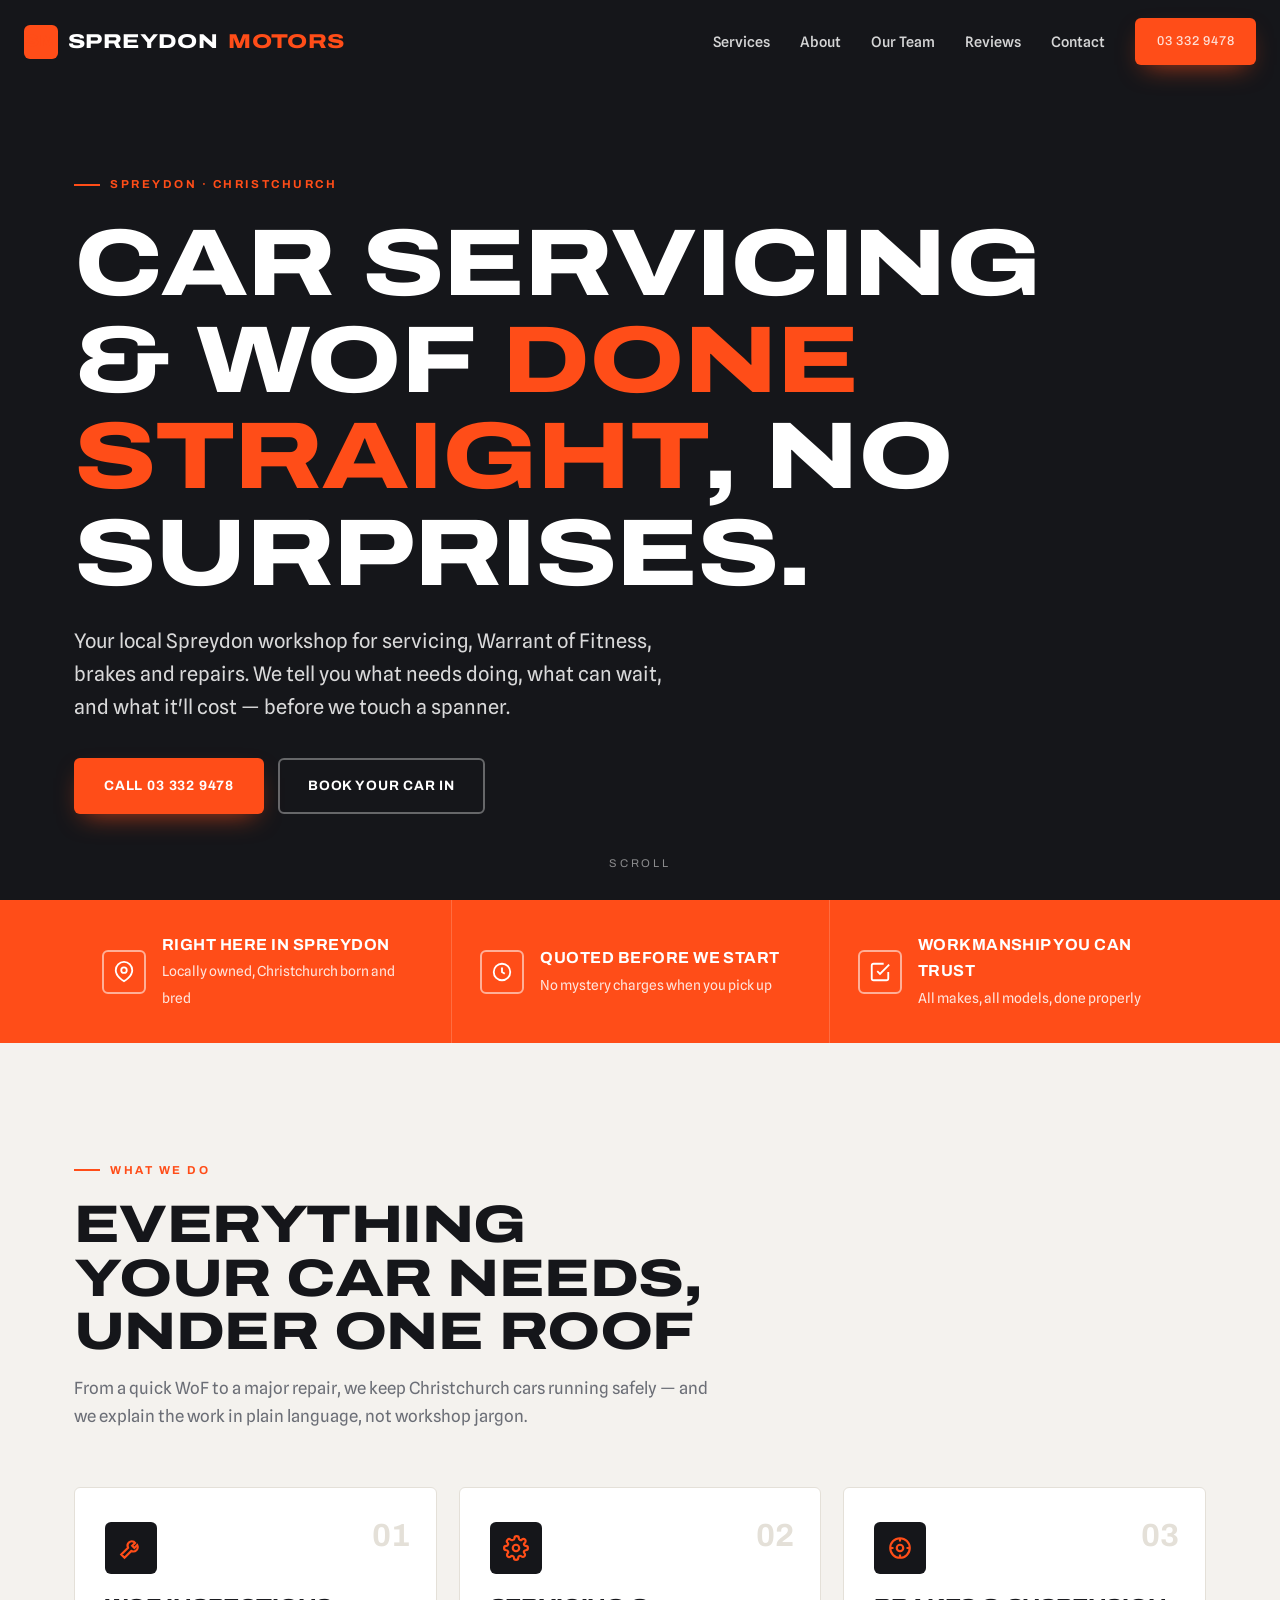
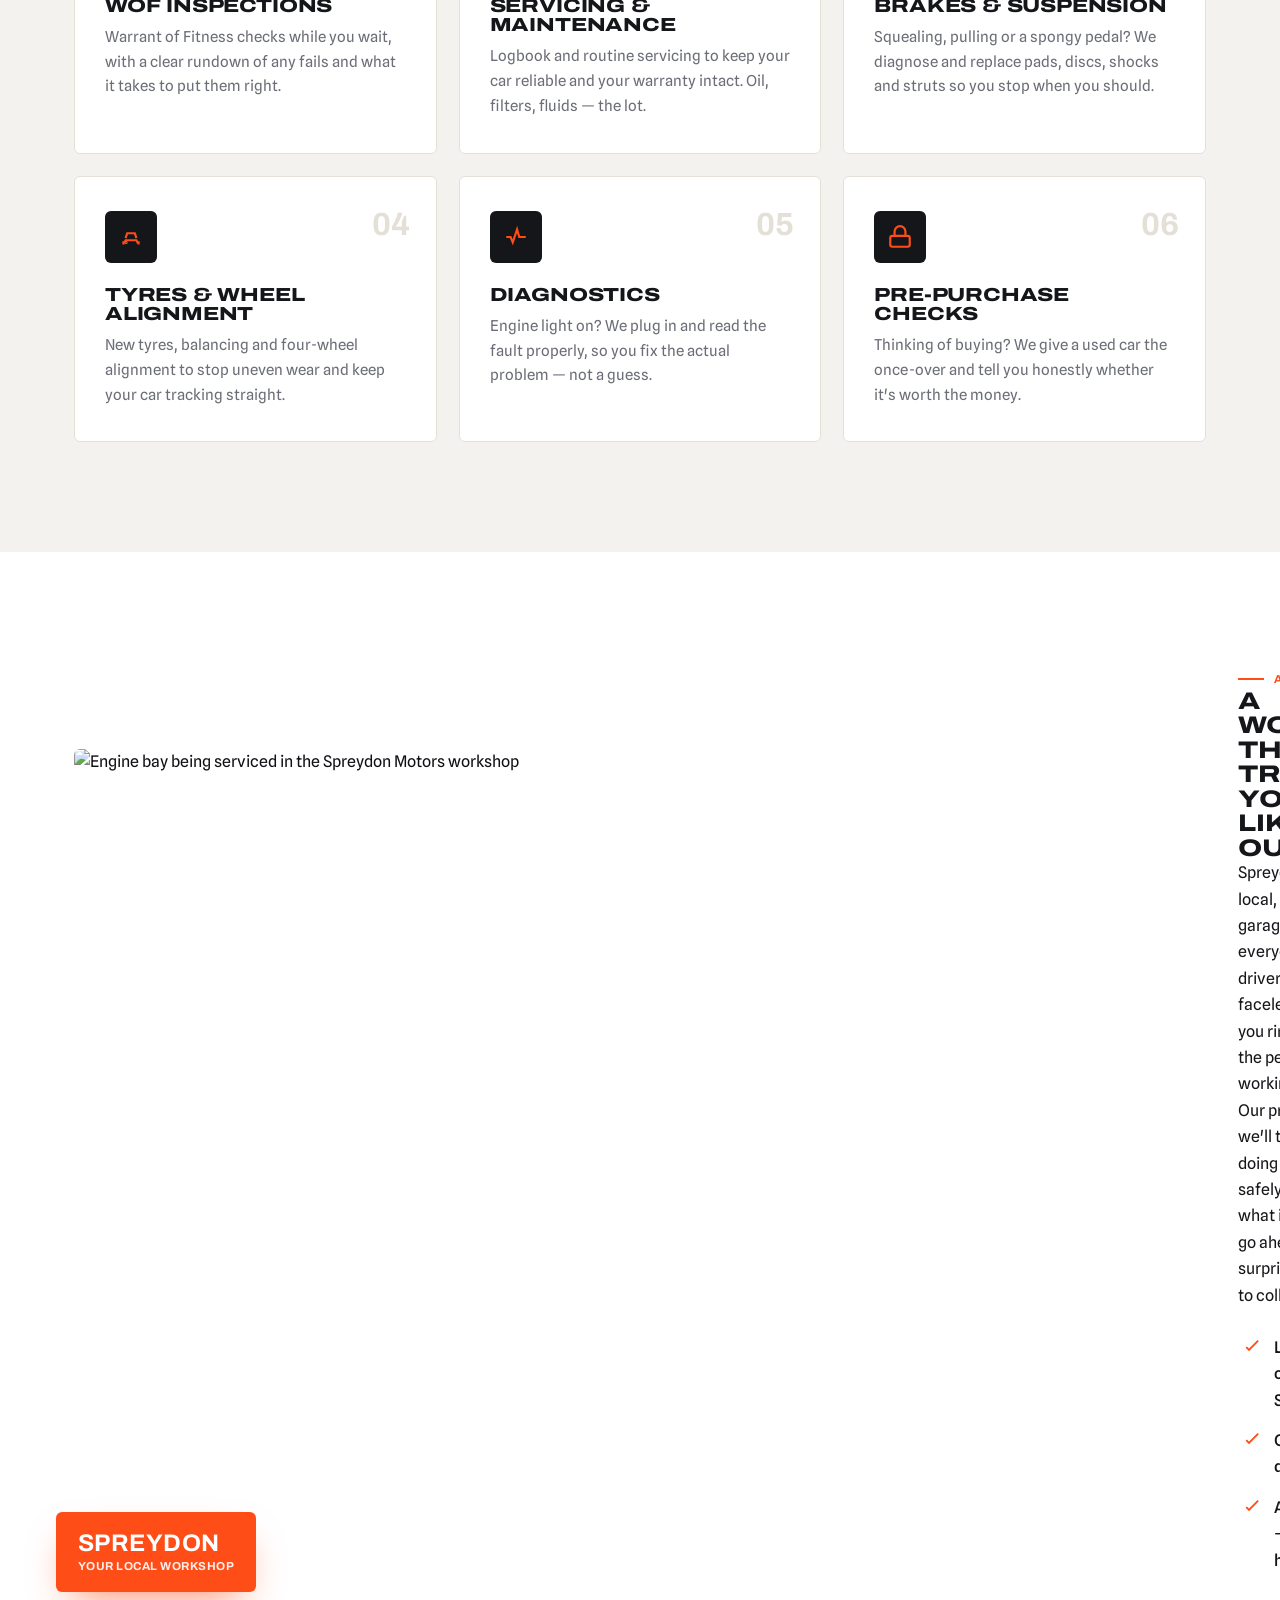
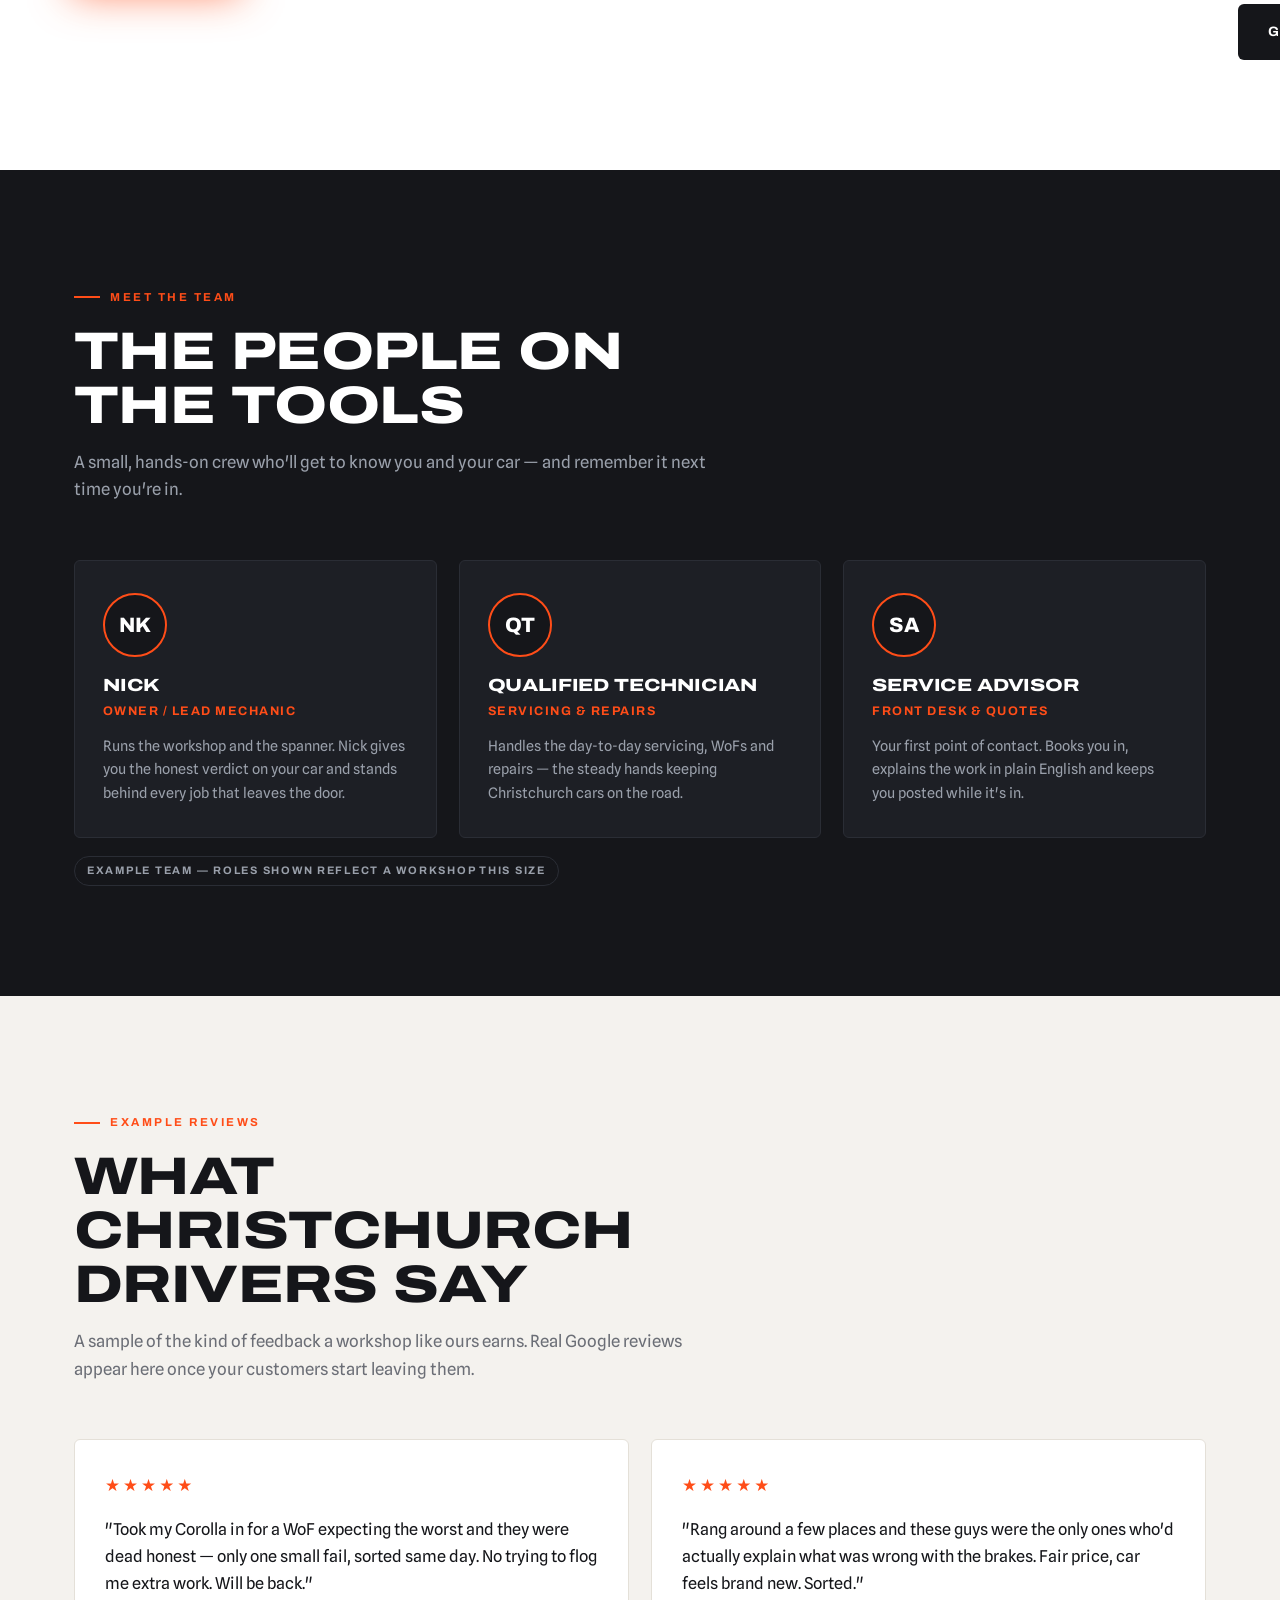
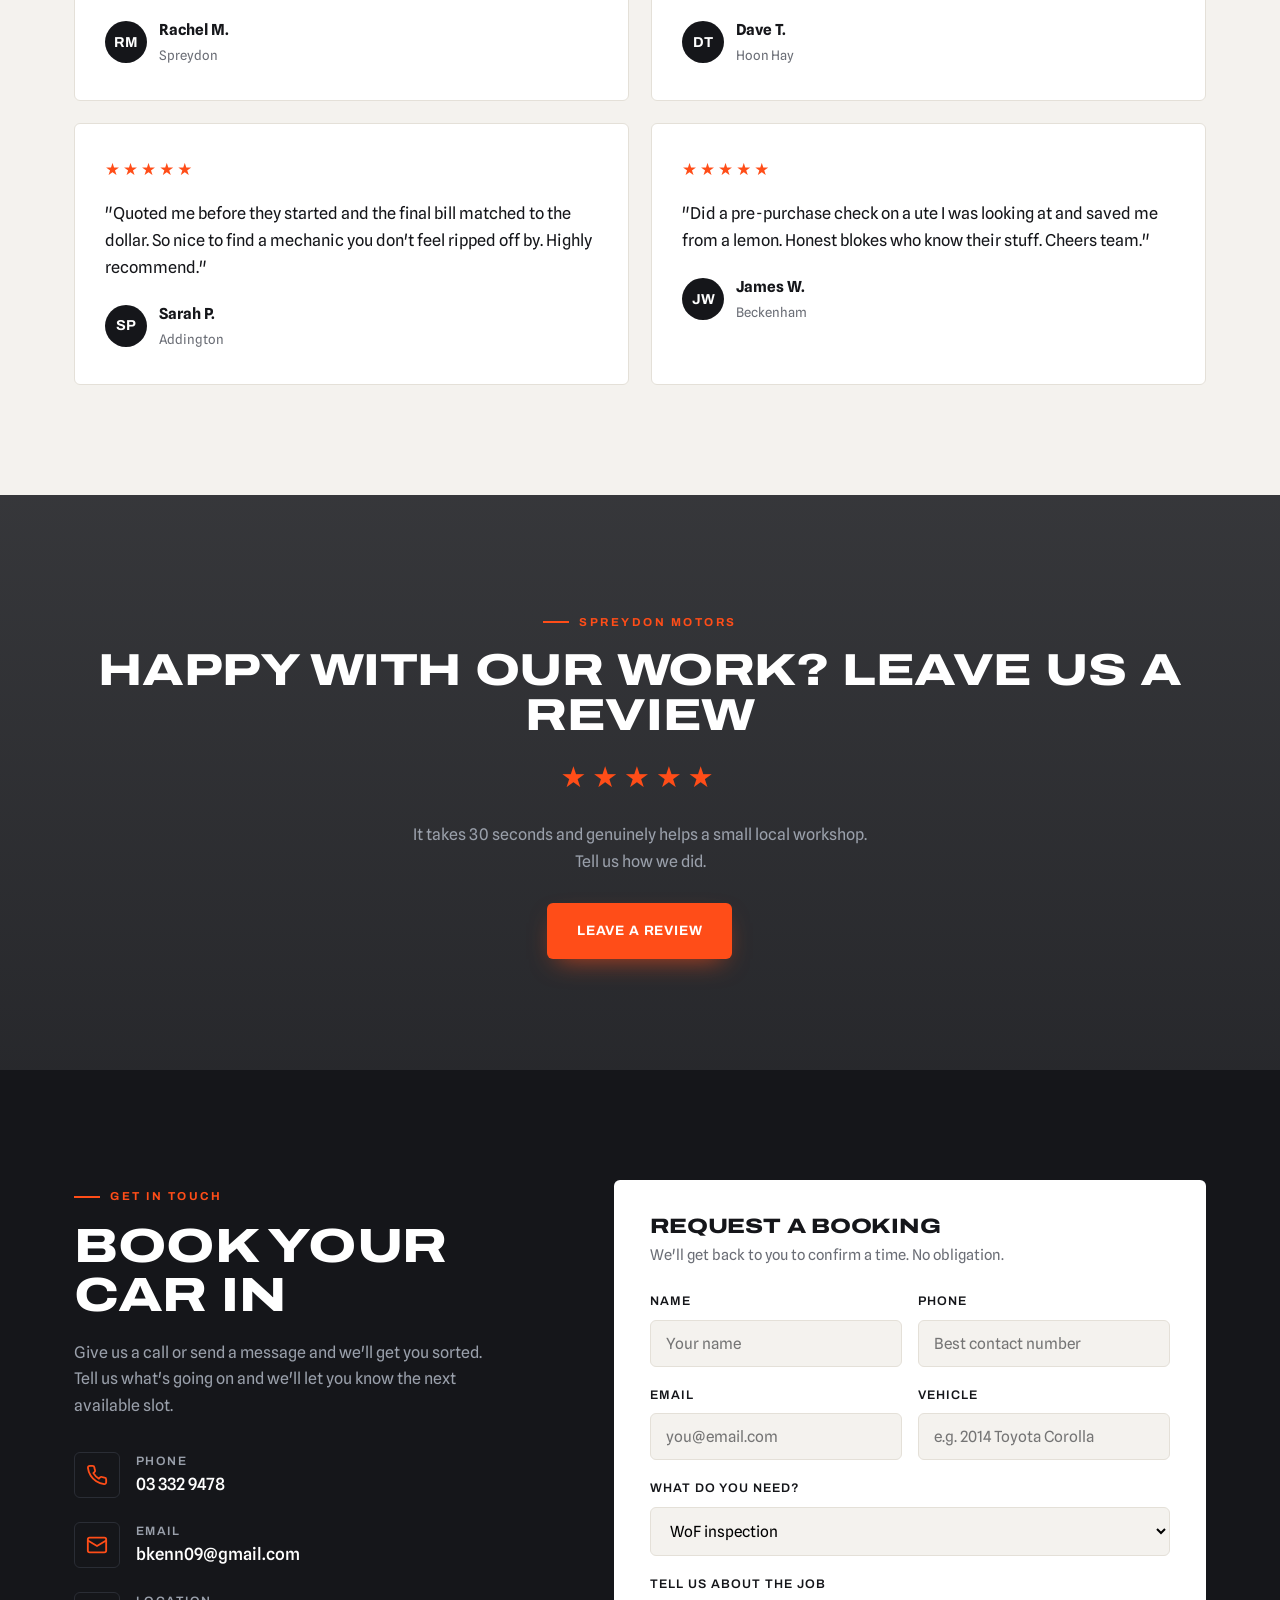
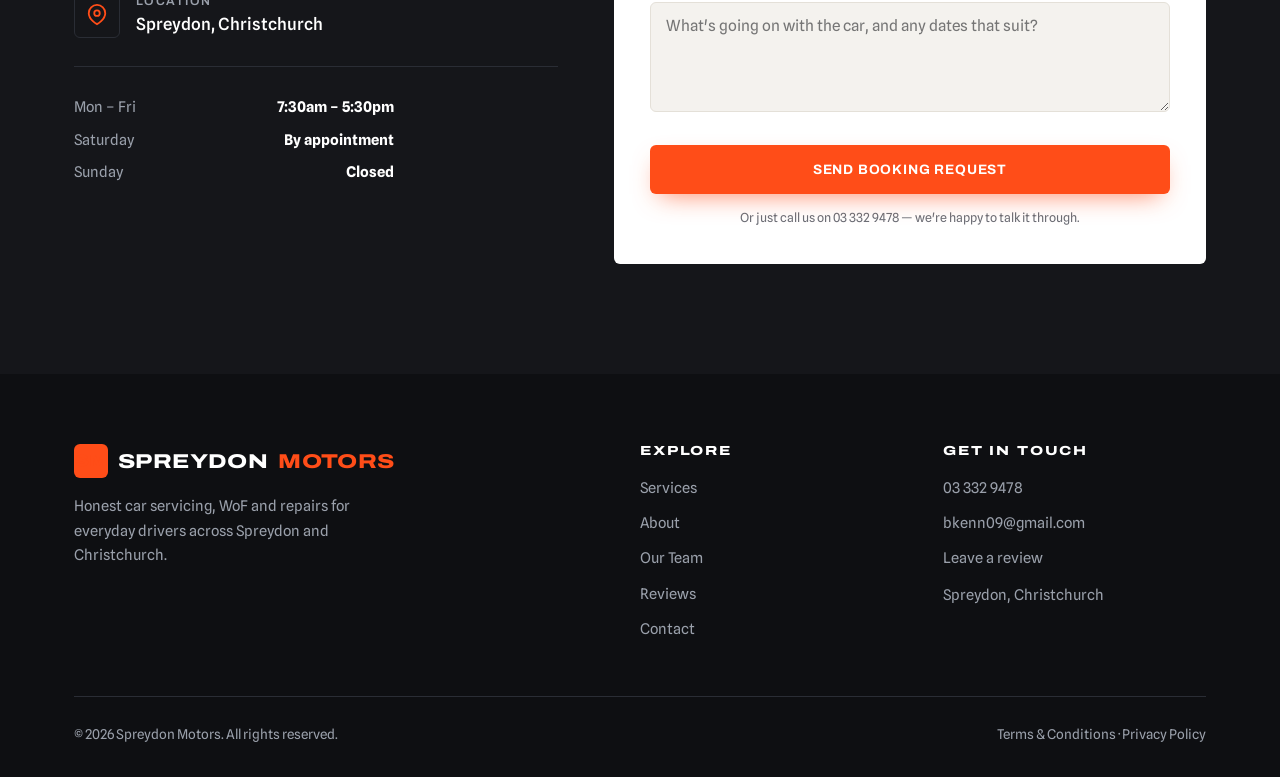
==== index.html @ 3cae3280 "Initial build: Spreydon Motors" ====
<!DOCTYPE html>
<html lang="en-NZ">
<head>
<meta charset="UTF-8">
<meta name="viewport" content="width=device-width, initial-scale=1.0">
<title>Spreydon Motors | Mechanic & WoF, Christchurch</title>
<meta name="description" content="Spreydon Motors — honest, no-surprises car servicing, WoF inspections and repairs in Spreydon, Christchurch. Get your car booked in with a workshop that tells it straight.">
<link rel="preconnect" href="https://fonts.googleapis.com">
<link rel="preconnect" href="https://fonts.gstatic.com" crossorigin>
<link href="https://fonts.googleapis.com/css2?family=Archivo:wght@500;600;700;800&family=Spline+Sans:wght@400;500;600&display=swap" rel="stylesheet">
<link rel="stylesheet" href="styles.css">
<link rel="icon" href="data:image/svg+xml,%3Csvg xmlns='http://www.w3.org/2000/svg' viewBox='0 0 32 32'%3E%3Crect width='32' height='32' rx='6' fill='%23ff4d18'/%3E%3Ctext x='16' y='23' font-family='Arial' font-weight='bold' font-size='18' fill='white' text-anchor='middle'%3ESM%3C/text%3E%3C/svg%3E">
<meta property="og:title" content="Spreydon Motors | Mechanic & WoF, Christchurch">
<meta property="og:description" content="Honest car servicing, WoF and repairs in Spreydon, Christchurch.">
<meta property="og:type" content="website">
<meta property="og:image" content="https://images.unsplash.com/photo-1486006920555-c77dcf18193c?w=1200&q=70&auto=format&fit=crop">
</head>
<body>

<!-- Intro overlay -->
<div id="intro"><div><div class="intro-mark">SPREYDON<span>MOTORS</span></div><div class="intro-bar"></div></div></div>

<!-- Nav -->
<nav class="nav">
  <a href="index.html" class="nav__logo"><span class="nav__mark">SM</span>Spreydon<span>Motors</span></a>
  <div class="nav__links">
    <a href="#services">Services</a>
    <a href="#about">About</a>
    <a href="#crew">Our Team</a>
    <a href="#reviews">Reviews</a>
    <a href="#contact">Contact</a>
    <a href="tel:+6433329478" class="btn btn--accent nav__cta">03 332 9478</a>
  </div>
  <button class="nav__burger" aria-label="Menu"><span></span><span></span><span></span></button>
</nav>

<!-- Hero -->
<header class="hero" id="top">
  <div class="hero__slides">
    <div class="hero__slide active" style="background-image:url('https://images.unsplash.com/photo-1486006920555-c77dcf18193c?w=1900&q=75&auto=format&fit=crop')" role="img" aria-label="Mechanic working on a car engine"></div>
    <div class="hero__slide" style="background-image:url('https://images.unsplash.com/photo-1492144534655-ae79c964c9d7?w=1900&q=75&auto=format&fit=crop')" role="img" aria-label="Engine bay under service"></div>
    <div class="hero__slide" style="background-image:url('https://images.unsplash.com/photo-1632823469850-2f77dd9c7f93?w=1900&q=75&auto=format&fit=crop')" role="img" aria-label="Car raised on a workshop hoist"></div>
  </div>
  <div class="hero__overlay"></div>
  <div class="hero__inner wrap">
    <div class="hero__eyebrow eyebrow">Spreydon · Christchurch</div>
    <h1>Car servicing &amp; WoF <em>done straight</em>, no surprises.</h1>
    <p class="hero__sub">Your local Spreydon workshop for servicing, Warrant of Fitness, brakes and repairs. We tell you what needs doing, what can wait, and what it'll cost — before we touch a spanner.</p>
    <div class="hero__actions">
      <a href="tel:+6433329478" class="btn btn--accent">Call 03 332 9478</a>
      <a href="#contact" class="btn btn--ghost">Book your car in</a>
    </div>
  </div>
  <div class="hero__scroll">Scroll</div>
</header>

<!-- Trust strip -->
<section class="trust">
  <div class="wrap">
    <div class="trust__grid">
      <div class="trust__item">
        <div class="trust__icon"><svg viewBox="0 0 24 24" fill="none" stroke-width="2"><path d="M21 10c0 7-9 12-9 12s-9-5-9-12a9 9 0 0 1 18 0Z"/><circle cx="12" cy="10" r="3"/></svg></div>
        <div class="trust__txt"><strong>Right here in Spreydon</strong><span>Locally owned, Christchurch born and bred</span></div>
      </div>
      <div class="trust__item">
        <div class="trust__icon"><svg viewBox="0 0 24 24" fill="none" stroke-width="2"><circle cx="12" cy="12" r="9"/><path d="M12 7v5l3 2"/></svg></div>
        <div class="trust__txt"><strong>Quoted before we start</strong><span>No mystery charges when you pick up</span></div>
      </div>
      <div class="trust__item">
        <div class="trust__icon"><svg viewBox="0 0 24 24" fill="none" stroke-width="2"><path d="m9 11 3 3L22 4"/><path d="M21 12v7a2 2 0 0 1-2 2H5a2 2 0 0 1-2-2V5a2 2 0 0 1 2-2h11"/></svg></div>
        <div class="trust__txt"><strong>Workmanship you can trust</strong><span>All makes, all models, done properly</span></div>
      </div>
    </div>
  </div>
</section>

<!-- Services -->
<section class="section section--bone" id="services">
  <div class="wrap">
    <div class="section-head reveal">
      <span class="eyebrow">What we do</span>
      <h2>Everything your car needs, under one roof</h2>
      <p>From a quick WoF to a major repair, we keep Christchurch cars running safely — and we explain the work in plain language, not workshop jargon.</p>
    </div>
    <div class="services__grid">
      <article class="svc reveal">
        <span class="svc__num">01</span>
        <div class="svc__icon"><svg viewBox="0 0 24 24" fill="none" stroke-width="2"><path d="M14.7 6.3a4 4 0 0 0-5.4 5.4L3 18l3 3 6.3-6.3a4 4 0 0 0 5.4-5.4l-2.6 2.6-2-2 2.6-2.6Z"/></svg></div>
        <h3>WoF Inspections</h3>
        <p>Warrant of Fitness checks while you wait, with a clear rundown of any fails and what it takes to put them right.</p>
      </article>
      <article class="svc reveal">
        <span class="svc__num">02</span>
        <div class="svc__icon"><svg viewBox="0 0 24 24" fill="none" stroke-width="2"><circle cx="12" cy="12" r="3"/><path d="M19.4 15a1.65 1.65 0 0 0 .33 1.82l.06.06a2 2 0 1 1-2.83 2.83l-.06-.06a1.65 1.65 0 0 0-1.82-.33 1.65 1.65 0 0 0-1 1.51V21a2 2 0 0 1-4 0v-.09A1.65 1.65 0 0 0 9 19.4a1.65 1.65 0 0 0-1.82.33l-.06.06a2 2 0 1 1-2.83-2.83l.06-.06a1.65 1.65 0 0 0 .33-1.82 1.65 1.65 0 0 0-1.51-1H3a2 2 0 0 1 0-4h.09A1.65 1.65 0 0 0 4.6 9a1.65 1.65 0 0 0-.33-1.82l-.06-.06a2 2 0 1 1 2.83-2.83l.06.06A1.65 1.65 0 0 0 9 4.6h.09A1.65 1.65 0 0 0 10.6 3.09V3a2 2 0 0 1 4 0v.09a1.65 1.65 0 0 0 1 1.51 1.65 1.65 0 0 0 1.82-.33l.06-.06a2 2 0 1 1 2.83 2.83l-.06.06A1.65 1.65 0 0 0 19.4 9v.09a1.65 1.65 0 0 0 1.51 1H21a2 2 0 0 1 0 4h-.09a1.65 1.65 0 0 0-1.51 1Z"/></svg></div>
        <h3>Servicing &amp; Maintenance</h3>
        <p>Logbook and routine servicing to keep your car reliable and your warranty intact. Oil, filters, fluids — the lot.</p>
      </article>
      <article class="svc reveal">
        <span class="svc__num">03</span>
        <div class="svc__icon"><svg viewBox="0 0 24 24" fill="none" stroke-width="2"><circle cx="12" cy="12" r="9"/><circle cx="12" cy="12" r="3"/><path d="M12 3v3M12 18v3M3 12h3M18 12h3"/></svg></div>
        <h3>Brakes &amp; Suspension</h3>
        <p>Squealing, pulling or a spongy pedal? We diagnose and replace pads, discs, shocks and struts so you stop when you should.</p>
      </article>
      <article class="svc reveal">
        <span class="svc__num">04</span>
        <div class="svc__icon"><svg viewBox="0 0 24 24" fill="none" stroke-width="2"><path d="M4 17h2l1-2h10l1 2h2M5 17v2M19 17v2"/><path d="M7 13 8.5 8.5h7L17 13"/><circle cx="7.5" cy="17" r="0.5"/></svg></div>
        <h3>Tyres &amp; Wheel Alignment</h3>
        <p>New tyres, balancing and four-wheel alignment to stop uneven wear and keep your car tracking straight.</p>
      </article>
      <article class="svc reveal">
        <span class="svc__num">05</span>
        <div class="svc__icon"><svg viewBox="0 0 24 24" fill="none" stroke-width="2"><path d="M3 12h4l2 5 4-12 2 7h6"/></svg></div>
        <h3>Diagnostics</h3>
        <p>Engine light on? We plug in and read the fault properly, so you fix the actual problem — not a guess.</p>
      </article>
      <article class="svc reveal">
        <span class="svc__num">06</span>
        <div class="svc__icon"><svg viewBox="0 0 24 24" fill="none" stroke-width="2"><rect x="3" y="11" width="18" height="10" rx="2"/><path d="M7 11V7a5 5 0 0 1 10 0v4"/></svg></div>
        <h3>Pre-Purchase Checks</h3>
        <p>Thinking of buying? We give a used car the once-over and tell you honestly whether it's worth the money.</p>
      </article>
    </div>
  </div>
</section>

<!-- About -->
<section class="section section--paper" id="about">
  <div class="wrap">
    <div class="about__grid">
      <div class="about__media reveal">
        <img src="https://images.unsplash.com/photo-1492144534655-ae79c964c9d7?w=1100&q=75&auto=format&fit=crop" alt="Engine bay being serviced in the Spreydon Motors workshop" width="1100" height="825" loading="lazy">
        <div class="about__tag"><b>Spreydon</b><span>Your local workshop</span></div>
      </div>
      <div class="about__copy reveal">
        <span class="eyebrow">About us</span>
        <h2>A workshop that treats your car like it's our own</h2>
        <p>Spreydon Motors is a local, independent garage looking after everyday Christchurch drivers. We're not a faceless chain — when you ring up, you talk to the people actually working on your car.</p>
        <p>Our promise is simple: we'll tell you what needs doing now, what can safely wait, and exactly what it'll cost before we go ahead. No upsell, no surprises when you come to collect.</p>
        <ul class="checklist">
          <li><svg viewBox="0 0 24 24" fill="none" stroke-width="2"><path d="m9 11 3 3L22 4"/></svg><span>Locally owned and operated in Spreydon</span></li>
          <li><svg viewBox="0 0 24 24" fill="none" stroke-width="2"><path d="m9 11 3 3L22 4"/></svg><span>Clear, up-front quotes on every job</span></li>
          <li><svg viewBox="0 0 24 24" fill="none" stroke-width="2"><path d="m9 11 3 3L22 4"/></svg><span>All makes &amp; models — petrol, diesel and hybrid</span></li>
        </ul>
        <a href="#contact" class="btn btn--dark" style="margin-top:30px;">Get in touch</a>
      </div>
    </div>
  </div>
</section>

<!-- Crew -->
<section class="section section--dark" id="crew">
  <div class="wrap">
    <div class="section-head reveal">
      <span class="eyebrow">Meet the team</span>
      <h2>The people on the tools</h2>
      <p>A small, hands-on crew who'll get to know you and your car — and remember it next time you're in.</p>
    </div>
    <div class="crew__grid">
      <article class="crew-card reveal">
        <div class="crew-avatar">NK</div>
        <h3>Nick</h3>
        <span class="role-tag">Owner / Lead Mechanic</span>
        <p>Runs the workshop and the spanner. Nick gives you the honest verdict on your car and stands behind every job that leaves the door.</p>
      </article>
      <article class="crew-card reveal">
        <div class="crew-avatar">QT</div>
        <h3>Qualified Technician</h3>
        <span class="role-tag">Servicing &amp; Repairs</span>
        <p>Handles the day-to-day servicing, WoFs and repairs — the steady hands keeping Christchurch cars on the road.</p>
      </article>
      <article class="crew-card reveal">
        <div class="crew-avatar">SA</div>
        <h3>Service Advisor</h3>
        <span class="role-tag">Front Desk &amp; Quotes</span>
        <p>Your first point of contact. Books you in, explains the work in plain English and keeps you posted while it's in.</p>
      </article>
    </div>
    <span class="badge reveal">Example team — roles shown reflect a workshop this size</span>
  </div>
</section>

<!-- Reviews -->
<section class="section section--bone" id="reviews">
  <div class="wrap">
    <div class="section-head reveal">
      <span class="eyebrow">Example reviews</span>
      <h2>What Christchurch drivers say</h2>
      <p>A sample of the kind of feedback a workshop like ours earns. Real Google reviews appear here once your customers start leaving them.</p>
    </div>
    <div class="reviews__grid">
      <article class="review reveal">
        <div class="review__stars">★★★★★</div>
        <p>"Took my Corolla in for a WoF expecting the worst and they were dead honest — only one small fail, sorted same day. No trying to flog me extra work. Will be back."</p>
        <div class="review__who"><div class="av">RM</div><div><strong>Rachel M.</strong><span>Spreydon</span></div></div>
      </article>
      <article class="review reveal">
        <div class="review__stars">★★★★★</div>
        <p>"Rang around a few places and these guys were the only ones who'd actually explain what was wrong with the brakes. Fair price, car feels brand new. Sorted."</p>
        <div class="review__who"><div class="av">DT</div><div><strong>Dave T.</strong><span>Hoon Hay</span></div></div>
      </article>
      <article class="review reveal">
        <div class="review__stars">★★★★★</div>
        <p>"Quoted me before they started and the final bill matched to the dollar. So nice to find a mechanic you don't feel ripped off by. Highly recommend."</p>
        <div class="review__who"><div class="av">SP</div><div><strong>Sarah P.</strong><span>Addington</span></div></div>
      </article>
      <article class="review reveal">
        <div class="review__stars">★★★★★</div>
        <p>"Did a pre-purchase check on a ute I was looking at and saved me from a lemon. Honest blokes who know their stuff. Cheers team."</p>
        <div class="review__who"><div class="av">JW</div><div><strong>James W.</strong><span>Beckenham</span></div></div>
      </article>
    </div>
  </div>
</section>

<!-- Review funnel banner -->
<section class="section funnel" id="leave-review">
  <div class="wrap">
    <div class="reveal">
      <span class="eyebrow" style="justify-content:center;">Spreydon Motors</span>
      <h2 style="margin-top:16px;">Happy with our work? Leave us a review</h2>
      <div class="funnel__stars">★★★★★</div>
      <p>It takes 30 seconds and genuinely helps a small local workshop. Tell us how we did.</p>
      <a href="review.html" class="btn btn--accent">Leave a review</a>
    </div>
  </div>
</section>

<!-- Contact -->
<section class="section section--dark" id="contact">
  <div class="wrap">
    <div class="contact__grid">
      <div class="contact__info reveal">
        <span class="eyebrow">Get in touch</span>
        <h2>Book your car in</h2>
        <p>Give us a call or send a message and we'll get you sorted. Tell us what's going on and we'll let you know the next available slot.</p>
        <div class="contact__row">
          <div class="ic"><svg viewBox="0 0 24 24" fill="none" stroke-width="2"><path d="M22 16.92v3a2 2 0 0 1-2.18 2 19.79 19.79 0 0 1-8.63-3.07 19.5 19.5 0 0 1-6-6 19.79 19.79 0 0 1-3.07-8.67A2 2 0 0 1 4.11 2h3a2 2 0 0 1 2 1.72c.13.96.36 1.9.7 2.81a2 2 0 0 1-.45 2.11L8.09 9.91a16 16 0 0 0 6 6l1.27-1.27a2 2 0 0 1 2.11-.45c.91.34 1.85.57 2.81.7A2 2 0 0 1 22 16.92Z"/></svg></div>
          <div><span>Phone</span><a href="tel:+6433329478">03 332 9478</a></div>
        </div>
        <div class="contact__row">
          <div class="ic"><svg viewBox="0 0 24 24" fill="none" stroke-width="2"><rect x="2" y="4" width="20" height="16" rx="2"/><path d="m22 7-10 6L2 7"/></svg></div>
          <div><span>Email</span><a href="mailto:bkenn09@gmail.com">bkenn09@gmail.com</a></div>
        </div>
        <div class="contact__row">
          <div class="ic"><svg viewBox="0 0 24 24" fill="none" stroke-width="2"><path d="M21 10c0 7-9 12-9 12s-9-5-9-12a9 9 0 0 1 18 0Z"/><circle cx="12" cy="10" r="3"/></svg></div>
          <div><span>Location</span><strong>Spreydon, Christchurch</strong></div>
        </div>
        <div class="contact__hours">
          <div><span>Mon – Fri</span><strong>7:30am – 5:30pm</strong></div>
          <div><span>Saturday</span><strong>By appointment</strong></div>
          <div><span>Sunday</span><strong>Closed</strong></div>
        </div>
      </div>

      <div class="form reveal">
        <h3>Request a booking</h3>
        <p>We'll get back to you to confirm a time. No obligation.</p>
        <form action="https://formsubmit.co/bkenn09@gmail.com" method="POST">
          <input type="hidden" name="_subject" value="New booking request — Spreydon Motors website">
          <input type="hidden" name="_captcha" value="false">
          <input type="hidden" name="_template" value="table">
          <input type="text" name="_honey" style="display:none">
          <div class="field-row">
            <div class="field"><label>Name</label><input type="text" name="Name" required placeholder="Your name"></div>
            <div class="field"><label>Phone</label><input type="tel" name="Phone" required placeholder="Best contact number"></div>
          </div>
          <div class="field-row">
            <div class="field"><label>Email</label><input type="email" name="Email" placeholder="you@email.com"></div>
            <div class="field"><label>Vehicle</label><input type="text" name="Vehicle make &amp; model" placeholder="e.g. 2014 Toyota Corolla"></div>
          </div>
          <div class="field">
            <label>What do you need?</label>
            <select name="Service needed">
              <option>WoF inspection</option>
              <option>Service / maintenance</option>
              <option>Brakes or suspension</option>
              <option>Tyres / wheel alignment</option>
              <option>Diagnostics (warning light)</option>
              <option>Pre-purchase check</option>
              <option>Something else</option>
            </select>
          </div>
          <div class="field"><label>Tell us about the job</label><textarea name="Job details" placeholder="What's going on with the car, and any dates that suit?"></textarea></div>
          <button type="submit" class="btn btn--accent">Send booking request</button>
          <p class="form__note">Or just call us on 03 332 9478 — we're happy to talk it through.</p>
        </form>
      </div>
    </div>
  </div>
</section>

<!-- Footer -->
<footer class="footer">
  <div class="wrap">
    <div class="footer__top">
      <div class="footer__brand">
        <a href="index.html" class="nav__logo"><span class="nav__mark">SM</span>Spreydon<span>Motors</span></a>
        <p>Honest car servicing, WoF and repairs for everyday drivers across Spreydon and Christchurch.</p>
      </div>
      <div class="footer__col">
        <h4>Explore</h4>
        <a href="#services">Services</a>
        <a href="#about">About</a>
        <a href="#crew">Our Team</a>
        <a href="#reviews">Reviews</a>
        <a href="#contact">Contact</a>
      </div>
      <div class="footer__col">
        <h4>Get in touch</h4>
        <a href="tel:+6433329478">03 332 9478</a>
        <a href="mailto:bkenn09@gmail.com">bkenn09@gmail.com</a>
        <a href="review.html">Leave a review</a>
        <span style="color:var(--muted-dark);font-size:.92rem;">Spreydon, Christchurch</span>
      </div>
    </div>
    <div class="footer__bottom">
      <span>© <span id="yr"></span> Spreydon Motors. All rights reserved.</span>
      <span><a href="terms.html">Terms &amp; Conditions</a> · <a href="privacy.html">Privacy Policy</a></span>
    </div>
  </div>
</footer>

<script>document.getElementById("yr").textContent=new Date().getFullYear();</script>
<script src="main.js"></script>
</body>
</html>
---- styles.css ----
/* ============================================================
   Spreydon Motors — Industrial archetype
   Fonts: Archivo (display) + Spline Sans (body)
   Accent: hot orange-red on charcoal
   ============================================================ */

:root {
  --ink: #15161a;          /* charcoal anchor */
  --ink-2: #1d1f25;        /* slightly lifted dark */
  --ink-3: #2a2d35;        /* borders on dark */
  --bone: #f4f2ee;         /* warm light band */
  --paper: #ffffff;        /* clean light band */
  --muted: #6b6e76;        /* secondary text on light */
  --muted-dark: #9aa0ab;   /* secondary text on dark */
  --line: #e4e0d8;         /* hairline on light */
  --accent: #ff4d18;       /* hot orange-red */
  --accent-deep: #d63a0c;
  --radius: 6px;
  --maxw: 1180px;
  --ease: cubic-bezier(0.22, 1, 0.36, 1);
  --font-display: "Archivo", system-ui, sans-serif;
  --font-body: "Spline Sans", system-ui, sans-serif;
}

* { margin: 0; padding: 0; box-sizing: border-box; }

html { scroll-behavior: smooth; }

body {
  font-family: var(--font-body);
  color: var(--ink);
  background: var(--paper);
  line-height: 1.65;
  -webkit-font-smoothing: antialiased;
  overflow-x: hidden;
}

h1, h2, h3, h4 {
  font-family: var(--font-display);
  font-weight: 800;
  line-height: 1.02;
  letter-spacing: -0.01em;
  font-stretch: 125%;        /* Archivo expanded feel */
  text-transform: uppercase;
}

a { color: inherit; text-decoration: none; }
img { display: block; max-width: 100%; }

.wrap { width: 100%; max-width: var(--maxw); margin: 0 auto; padding: 0 24px; }

.eyebrow {
  font-family: var(--font-display);
  font-weight: 700;
  text-transform: uppercase;
  letter-spacing: 0.22em;
  font-size: 0.72rem;
  color: var(--accent);
  display: inline-flex;
  align-items: center;
  gap: 10px;
}
.eyebrow::before {
  content: "";
  width: 26px; height: 2px;
  background: var(--accent);
  display: inline-block;
}

.section { padding: 110px 0; }
.section--bone { background: var(--bone); }
.section--paper { background: var(--paper); }
.section--dark { background: var(--ink); color: #fff; }

.section-head { max-width: 640px; margin-bottom: 56px; }
.section-head h2 {
  font-size: clamp(2rem, 4.6vw, 3.3rem);
  margin: 18px 0 16px;
}
.section-head p { color: var(--muted); font-size: 1.05rem; }
.section--dark .section-head p { color: var(--muted-dark); }

/* ---------- Buttons ---------- */
.btn {
  display: inline-flex; align-items: center; gap: 10px;
  font-family: var(--font-display);
  font-weight: 700;
  text-transform: uppercase;
  letter-spacing: 0.06em;
  font-size: 0.85rem;
  padding: 15px 28px;
  border-radius: var(--radius);
  border: 2px solid transparent;
  cursor: pointer;
  transition: transform .25s var(--ease), background .25s var(--ease), color .25s var(--ease), box-shadow .25s var(--ease);
  will-change: transform;
}
.btn--accent { background: var(--accent); color: #fff; box-shadow: 0 10px 26px -10px rgba(255,77,24,.7); }
.btn--accent:hover { background: var(--accent-deep); transform: translateY(-3px); }
.btn--ghost { background: transparent; color: #fff; border-color: rgba(255,255,255,.35); }
.btn--ghost:hover { border-color: #fff; transform: translateY(-3px); }
.btn--dark { background: var(--ink); color: #fff; }
.btn--dark:hover { background: var(--ink-2); transform: translateY(-3px); }

/* ---------- Nav ---------- */
.nav {
  position: fixed; top: 0; left: 0; right: 0; z-index: 100;
  display: flex; align-items: center; justify-content: space-between;
  padding: 18px 24px;
  transition: background .3s var(--ease), padding .3s var(--ease), box-shadow .3s var(--ease);
}
.nav.scrolled {
  background: rgba(21,22,26,.92);
  backdrop-filter: blur(10px);
  padding: 12px 24px;
  box-shadow: 0 1px 0 rgba(255,255,255,.06);
}
.nav__logo {
  font-family: var(--font-display);
  font-weight: 800; font-stretch: 125%;
  text-transform: uppercase;
  letter-spacing: 0.02em;
  font-size: 1.25rem; color: #fff;
  display: flex; align-items: center; gap: 10px;
}
.nav__logo span { color: var(--accent); }
.nav__mark {
  width: 34px; height: 34px; border-radius: var(--radius);
  background: var(--accent); display: grid; place-items: center;
  font-size: 1rem; color: #fff;
}
.nav__links { display: flex; align-items: center; gap: 30px; }
.nav__links a {
  color: rgba(255,255,255,.82); font-size: .9rem; font-weight: 500;
  transition: color .2s;
}
.nav__links a:hover { color: var(--accent); }
.nav__cta { font-size: .8rem !important; padding: 11px 20px; }
.nav__burger { display: none; flex-direction: column; gap: 5px; background: none; border: 0; cursor: pointer; }
.nav__burger span { width: 26px; height: 2px; background: #fff; display: block; transition: .3s; }

@media (max-width: 880px) {
  .nav__links {
    position: fixed; inset: 0 0 0 auto; width: min(80vw, 320px);
    background: var(--ink); flex-direction: column; justify-content: center;
    align-items: flex-start; padding: 40px; gap: 26px;
    transform: translateX(100%); transition: transform .35s var(--ease);
    box-shadow: -20px 0 60px rgba(0,0,0,.5);
  }
  .nav__links.open { transform: translateX(0); }
  .nav__links a { font-size: 1.1rem; }
  .nav__burger { display: flex; z-index: 101; }
}

/* ---------- Hero ---------- */
.hero {
  position: relative; min-height: 100vh;
  display: flex; align-items: flex-end;
  background: var(--ink); color: #fff;
  overflow: hidden;
  padding-bottom: 86px;
}
.hero__slides { position: absolute; inset: 0; z-index: 0; }
.hero__slide {
  position: absolute; inset: 0;
  background-size: cover; background-position: center;
  opacity: 0; transition: opacity 1.6s var(--ease);
  filter: saturate(0.85) contrast(1.06);
}
.hero__slide.active { opacity: 1; }
.hero__overlay {
  position: absolute; inset: 0; z-index: 1;
  background:
    linear-gradient(to top, rgba(21,22,26,.95) 0%, rgba(21,22,26,.45) 55%, rgba(21,22,26,.65) 100%);
}
.hero__overlay::after {
  content: ""; position: absolute; inset: 0;
  background: linear-gradient(90deg, rgba(21,22,26,.55), transparent 60%);
}
.hero__inner { position: relative; z-index: 2; width: 100%; }
.hero__eyebrow { margin-bottom: 22px; }
.hero h1 {
  font-size: clamp(2.7rem, 7.4vw, 6rem);
  max-width: 14ch;
  margin-bottom: 22px;
}
.hero h1 em { color: var(--accent); font-style: normal; }
.hero__sub {
  font-size: clamp(1.02rem, 1.7vw, 1.25rem);
  max-width: 52ch; color: rgba(255,255,255,.84);
  margin-bottom: 34px;
}
.hero__actions { display: flex; flex-wrap: wrap; gap: 14px; }
.hero__scroll {
  position: absolute; bottom: 28px; left: 50%; transform: translateX(-50%);
  z-index: 2; color: rgba(255,255,255,.5); font-size: .7rem;
  letter-spacing: .25em; text-transform: uppercase; font-family: var(--font-display);
}

/* ---------- Trust strip ---------- */
.trust { background: var(--accent); color: #fff; }
.trust__grid {
  display: grid; grid-template-columns: repeat(3, 1fr);
}
.trust__item {
  display: flex; align-items: center; gap: 16px;
  padding: 32px 28px;
  border-left: 1px solid rgba(255,255,255,.18);
}
.trust__item:first-child { border-left: 0; }
.trust__icon {
  width: 44px; height: 44px; flex-shrink: 0;
  display: grid; place-items: center;
  border: 2px solid rgba(255,255,255,.55); border-radius: var(--radius);
}
.trust__icon svg { width: 22px; height: 22px; stroke: #fff; }
.trust__txt strong { font-family: var(--font-display); font-weight: 700; text-transform: uppercase; letter-spacing: .03em; display: block; font-size: 1rem; }
.trust__txt span { font-size: .86rem; color: rgba(255,255,255,.85); }
@media (max-width: 760px) {
  .trust__grid { grid-template-columns: 1fr; }
  .trust__item { border-left: 0; border-top: 1px solid rgba(255,255,255,.18); }
  .trust__item:first-child { border-top: 0; }
}

/* ---------- Services ---------- */
.services__grid {
  display: grid; grid-template-columns: repeat(3, 1fr); gap: 22px;
}
.svc {
  background: var(--paper); border: 1px solid var(--line);
  border-radius: var(--radius); padding: 34px 30px;
  transition: transform .3s var(--ease), box-shadow .3s var(--ease), border-color .3s var(--ease);
  position: relative; overflow: hidden;
}
.svc::before {
  content: ""; position: absolute; top: 0; left: 0; width: 0; height: 4px;
  background: var(--accent); transition: width .35s var(--ease);
}
.svc:hover { transform: translateY(-6px); box-shadow: 0 26px 50px -28px rgba(21,22,26,.4); border-color: transparent; }
.svc:hover::before { width: 100%; }
.svc__num { font-family: var(--font-display); font-weight: 700; color: var(--line); font-size: 2rem; position: absolute; top: 22px; right: 26px; }
.svc__icon { width: 52px; height: 52px; border-radius: var(--radius); background: var(--ink); display: grid; place-items: center; margin-bottom: 22px; }
.svc__icon svg { width: 26px; height: 26px; stroke: var(--accent); }
.svc h3 { font-size: 1.18rem; margin-bottom: 10px; }
.svc p { color: var(--muted); font-size: .94rem; }
@media (max-width: 920px) { .services__grid { grid-template-columns: 1fr 1fr; } }
@media (max-width: 600px) { .services__grid { grid-template-columns: 1fr; } }

/* ---------- About ---------- */
.about__grid { display: grid; grid-template-columns: 1fr 1.05fr; gap: 64px; align-items: center; }
.about__media { position: relative; }
.about__media img {
  width: 100%; aspect-ratio: 4/3; object-fit: cover;
  border-radius: var(--radius); filter: saturate(0.85) contrast(1.06);
}
.about__tag {
  position: absolute; bottom: -18px; left: -18px;
  background: var(--accent); color: #fff; padding: 18px 22px;
  border-radius: var(--radius); font-family: var(--font-display); font-weight: 700;
  text-transform: uppercase; letter-spacing: .03em; line-height: 1.1;
  box-shadow: 0 18px 40px -16px rgba(255,77,24,.7);
}
.about__tag b { font-size: 1.5rem; display: block; }
.about__tag span { font-size: .72rem; opacity: .9; }
.about h2 { font-size: clamp(1.9rem, 4vw, 3rem); margin: 16px 0 18px; }
.about p { color: var(--muted); margin-bottom: 16px; }
.checklist { list-style: none; margin-top: 26px; display: grid; gap: 14px; }
.checklist li { display: flex; align-items: flex-start; gap: 14px; font-weight: 500; }
.checklist svg { width: 22px; height: 22px; flex-shrink: 0; stroke: var(--accent); margin-top: 2px; }
@media (max-width: 860px) { .about__grid { grid-template-columns: 1fr; gap: 48px; } }

/* ---------- Crew ---------- */
.crew__grid { display: grid; grid-template-columns: repeat(3, 1fr); gap: 22px; }
.crew-card {
  background: var(--ink-2); border: 1px solid var(--ink-3);
  border-radius: var(--radius); padding: 32px 28px; text-align: left;
  transition: transform .3s var(--ease), border-color .3s var(--ease);
}
.crew-card:hover { transform: translateY(-5px); border-color: var(--accent); }
.crew-avatar {
  width: 64px; height: 64px; border-radius: 50%;
  background: var(--ink); display: grid; place-items: center;
  font-family: var(--font-display); font-weight: 800; font-size: 1.3rem; color: #fff;
  border: 2px solid var(--accent); margin-bottom: 20px;
}
.crew-card h3 { color: #fff; font-size: 1.1rem; margin-bottom: 6px; }
.crew-card .role-tag { color: var(--accent); font-size: .78rem; font-family: var(--font-display); font-weight: 700; text-transform: uppercase; letter-spacing: .12em; display: block; margin-bottom: 12px; }
.crew-card p { color: var(--muted-dark); font-size: .9rem; }
.badge {
  display: inline-block; font-family: var(--font-display); font-weight: 700;
  font-size: .68rem; letter-spacing: .16em; text-transform: uppercase;
  color: var(--muted-dark); border: 1px solid var(--ink-3);
  padding: 5px 12px; border-radius: 100px; margin-top: 18px;
}
@media (max-width: 860px) { .crew__grid { grid-template-columns: 1fr; } }

/* ---------- Reviews ---------- */
.reviews__grid { display: grid; grid-template-columns: repeat(2, 1fr); gap: 22px; }
.review {
  background: var(--paper); border: 1px solid var(--line);
  border-radius: var(--radius); padding: 32px 30px;
}
.review__stars { color: var(--accent); letter-spacing: 3px; margin-bottom: 16px; font-size: 1.05rem; }
.review p { font-size: 1.02rem; margin-bottom: 20px; }
.review__who { display: flex; align-items: center; gap: 12px; }
.review__who .av {
  width: 42px; height: 42px; border-radius: 50%; background: var(--ink);
  color: #fff; display: grid; place-items: center; font-family: var(--font-display); font-weight: 700; font-size: .9rem;
}
.review__who strong { display: block; font-size: .95rem; }
.review__who span { font-size: .82rem; color: var(--muted); }
@media (max-width: 720px) { .reviews__grid { grid-template-columns: 1fr; } }

/* ---------- Review funnel banner ---------- */
.funnel {
  background:
    linear-gradient(rgba(21,22,26,.86), rgba(21,22,26,.92)),
    url("https://images.unsplash.com/photo-1530046339160-ce3e530c7d2f?w=1800&q=70&auto=format&fit=crop") center/cover;
  color: #fff; text-align: center;
}
.funnel h2 { font-size: clamp(1.8rem, 4vw, 2.8rem); margin-bottom: 14px; }
.funnel__stars { color: var(--accent); font-size: 1.8rem; letter-spacing: 6px; margin-bottom: 22px; }
.funnel p { color: var(--muted-dark); max-width: 48ch; margin: 0 auto 28px; }

/* ---------- Contact ---------- */
.contact__grid { display: grid; grid-template-columns: 0.9fr 1.1fr; gap: 56px; }
.contact__info h2 { font-size: clamp(1.9rem, 4vw, 3rem); color: #fff; margin: 16px 0 20px; }
.contact__info > p { color: var(--muted-dark); margin-bottom: 32px; max-width: 42ch; }
.contact__row { display: flex; align-items: center; gap: 16px; margin-bottom: 22px; }
.contact__row .ic { width: 46px; height: 46px; border-radius: var(--radius); border: 1px solid var(--ink-3); display: grid; place-items: center; flex-shrink: 0; }
.contact__row .ic svg { width: 22px; height: 22px; stroke: var(--accent); }
.contact__row span { display: block; font-size: .76rem; color: var(--muted-dark); text-transform: uppercase; letter-spacing: .12em; font-family: var(--font-display); font-weight: 600; }
.contact__row a, .contact__row strong { color: #fff; font-size: 1.05rem; font-weight: 500; }
.contact__hours { margin-top: 28px; padding-top: 24px; border-top: 1px solid var(--ink-3); }
.contact__hours div { display: flex; justify-content: space-between; max-width: 320px; color: var(--muted-dark); font-size: .92rem; padding: 4px 0; }
.contact__hours div strong { color: #fff; }

.form { background: var(--paper); border-radius: var(--radius); padding: 36px; }
.form h3 { font-size: 1.3rem; margin-bottom: 6px; color: var(--ink); }
.form > p { color: var(--muted); font-size: .92rem; margin-bottom: 24px; }
.field { margin-bottom: 18px; }
.field label { display: block; font-size: .78rem; font-weight: 600; text-transform: uppercase; letter-spacing: .08em; margin-bottom: 8px; color: var(--ink); font-family: var(--font-display); }
.field input, .field select, .field textarea {
  width: 100%; padding: 13px 15px; border: 1px solid var(--line);
  border-radius: var(--radius); font-family: var(--font-body); font-size: .96rem;
  background: var(--bone); transition: border-color .2s, background .2s;
}
.field input:focus, .field select:focus, .field textarea:focus {
  outline: none; border-color: var(--accent); background: #fff;
}
.field textarea { resize: vertical; min-height: 110px; }
.field-row { display: grid; grid-template-columns: 1fr 1fr; gap: 16px; }
.form .btn { width: 100%; justify-content: center; margin-top: 6px; }
.form__note { font-size: .78rem; color: var(--muted); text-align: center; margin-top: 14px; }
@media (max-width: 860px) { .contact__grid { grid-template-columns: 1fr; gap: 40px; } .field-row { grid-template-columns: 1fr; } }

/* ---------- Footer ---------- */
.footer { background: #0e0f12; color: #fff; padding: 70px 0 32px; }
.footer__top { display: grid; grid-template-columns: 2fr 1fr 1fr; gap: 40px; padding-bottom: 44px; border-bottom: 1px solid var(--ink-3); }
.footer__brand .nav__logo { margin-bottom: 16px; }
.footer__brand p { color: var(--muted-dark); font-size: .92rem; max-width: 36ch; }
.footer__col h4 { font-size: .82rem; letter-spacing: .14em; color: #fff; margin-bottom: 18px; }
.footer__col a { display: block; color: var(--muted-dark); font-size: .92rem; margin-bottom: 11px; transition: color .2s; }
.footer__col a:hover { color: var(--accent); }
.footer__bottom { display: flex; justify-content: space-between; flex-wrap: wrap; gap: 12px; padding-top: 26px; color: var(--muted-dark); font-size: .84rem; }
.footer__bottom a { color: var(--muted-dark); }
.footer__bottom a:hover { color: var(--accent); }
@media (max-width: 760px) { .footer__top { grid-template-columns: 1fr; gap: 30px; } }

/* ---------- Reveal animation ---------- */
.reveal { opacity: 0; transform: translateY(30px); transition: opacity .8s var(--ease), transform .8s var(--ease); }
.reveal.in { opacity: 1; transform: none; }

/* ---------- Intro overlay ---------- */
#intro {
  position: fixed; inset: 0; z-index: 9999; background: var(--ink);
  display: grid; place-items: center;
  transition: opacity .7s var(--ease), visibility .7s;
}
#intro.done { opacity: 0; visibility: hidden; }
#intro .intro-mark {
  font-family: var(--font-display); font-weight: 800; font-stretch: 125%;
  text-transform: uppercase; color: #fff; font-size: clamp(1.6rem, 5vw, 2.6rem);
  letter-spacing: .04em; overflow: hidden;
}
#intro .intro-mark span { color: var(--accent); }
#intro .intro-bar { width: 0; height: 3px; background: var(--accent); margin: 18px auto 0; animation: introbar 1.1s var(--ease) forwards; }
@keyframes introbar { to { width: 180px; } }

@media (prefers-reduced-motion: reduce) {
  * { animation: none !important; transition: none !important; scroll-behavior: auto !important; }
  .reveal { opacity: 1; transform: none; }
  #intro { display: none; }
}

/* ---------- Generic legal / sub page ---------- */
.subhero {
  background: var(--ink); color: #fff; padding: 150px 0 70px; text-align: left;
}
.subhero h1 { font-size: clamp(2.2rem, 5vw, 3.6rem); margin-bottom: 14px; }
.subhero p { color: var(--muted-dark); }
.legal { padding: 70px 0 100px; background: var(--paper); }
.legal .wrap { max-width: 820px; }
.legal h2 { font-size: 1.4rem; margin: 38px 0 14px; text-transform: none; letter-spacing: 0; }
.legal h2:first-child { margin-top: 0; }
.legal p, .legal li { color: var(--muted); margin-bottom: 14px; }
.legal ul { padding-left: 22px; }

/* ---------- Review picker page ---------- */
.review-page { min-height: 100vh; background: var(--ink); color: #fff; display: grid; place-items: center; padding: 120px 24px 60px; }
.review-box { max-width: 560px; text-align: center; }
.review-box .eyebrow { justify-content: center; margin-bottom: 18px; }
.review-box h1 { font-size: clamp(2rem, 5vw, 3.2rem); margin-bottom: 16px; }
.review-box > p { color: var(--muted-dark); margin-bottom: 40px; font-size: 1.05rem; }
.stars-pick { display: flex; justify-content: center; gap: 10px; margin-bottom: 30px; }
.star-btn {
  background: var(--ink-2); border: 1px solid var(--ink-3); border-radius: var(--radius);
  width: 66px; height: 66px; font-size: 1.9rem; cursor: pointer; color: #3a3d45;
  transition: transform .2s var(--ease), color .2s, border-color .2s, background .2s;
}
.star-btn:hover, .star-btn.lit { color: var(--accent); border-color: var(--accent); transform: translateY(-5px) scale(1.05); background: var(--ink); }
.review-hint { color: var(--muted-dark); font-size: .9rem; min-height: 24px; }
.back-link { display: inline-block; margin-top: 36px; color: var(--muted-dark); font-size: .88rem; }
.back-link:hover { color: var(--accent); }

/* private feedback */
.private-page { min-height: 100vh; background: var(--bone); display: grid; place-items: center; padding: 120px 24px 60px; }
.private-card { background: #fff; border-radius: var(--radius); padding: 44px; max-width: 540px; width: 100%; box-shadow: 0 30px 70px -40px rgba(21,22,26,.45); }
.private-card .eyebrow { margin-bottom: 14px; }
.private-card h1 { font-size: 1.9rem; margin-bottom: 10px; }
.private-card > p { color: var(--muted); margin-bottom: 28px; font-size: .96rem; }
.success-state { text-align: center; padding: 20px 0; }
.success-state .check { width: 72px; height: 72px; border-radius: 50%; background: var(--accent); display: grid; place-items: center; margin: 0 auto 22px; }
.success-state .check svg { width: 36px; height: 36px; stroke: #fff; }
.success-state h2 { font-size: 1.6rem; margin-bottom: 10px; }
.success-state p { color: var(--muted); margin-bottom: 24px; }
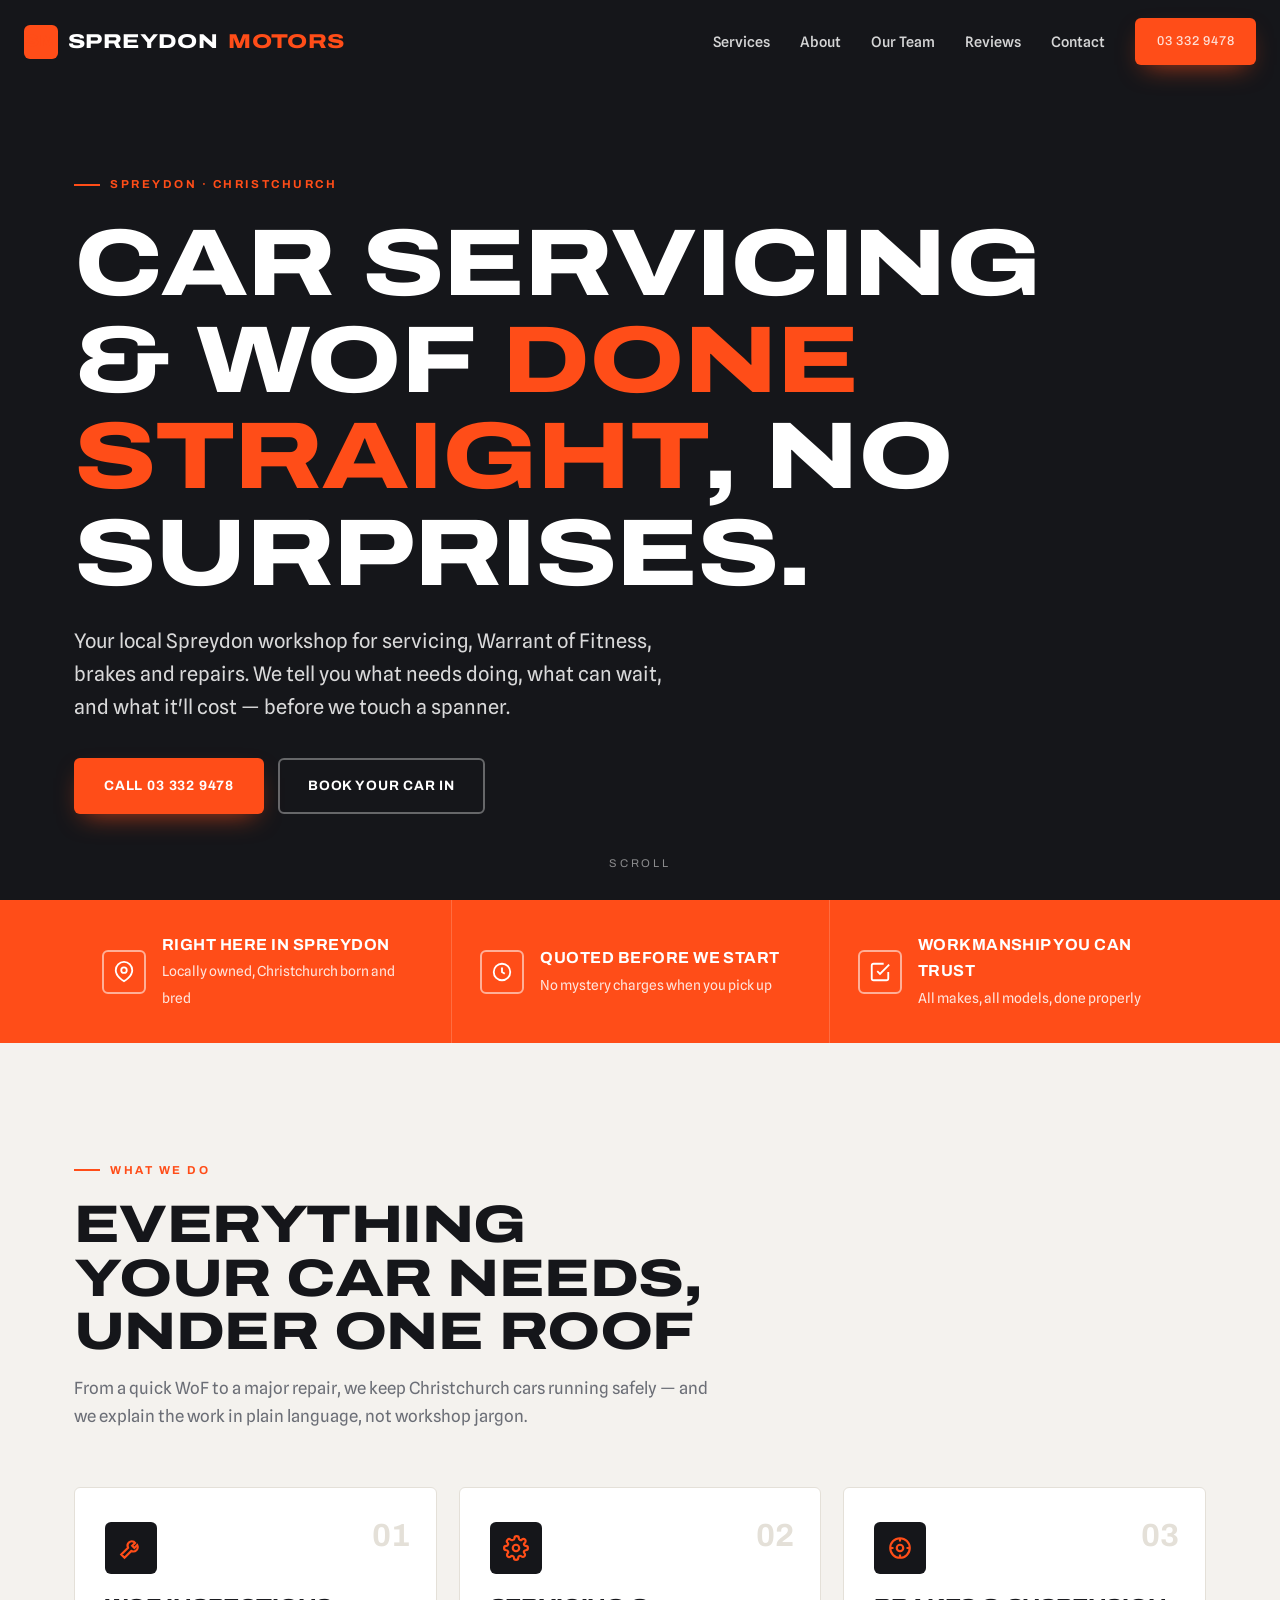
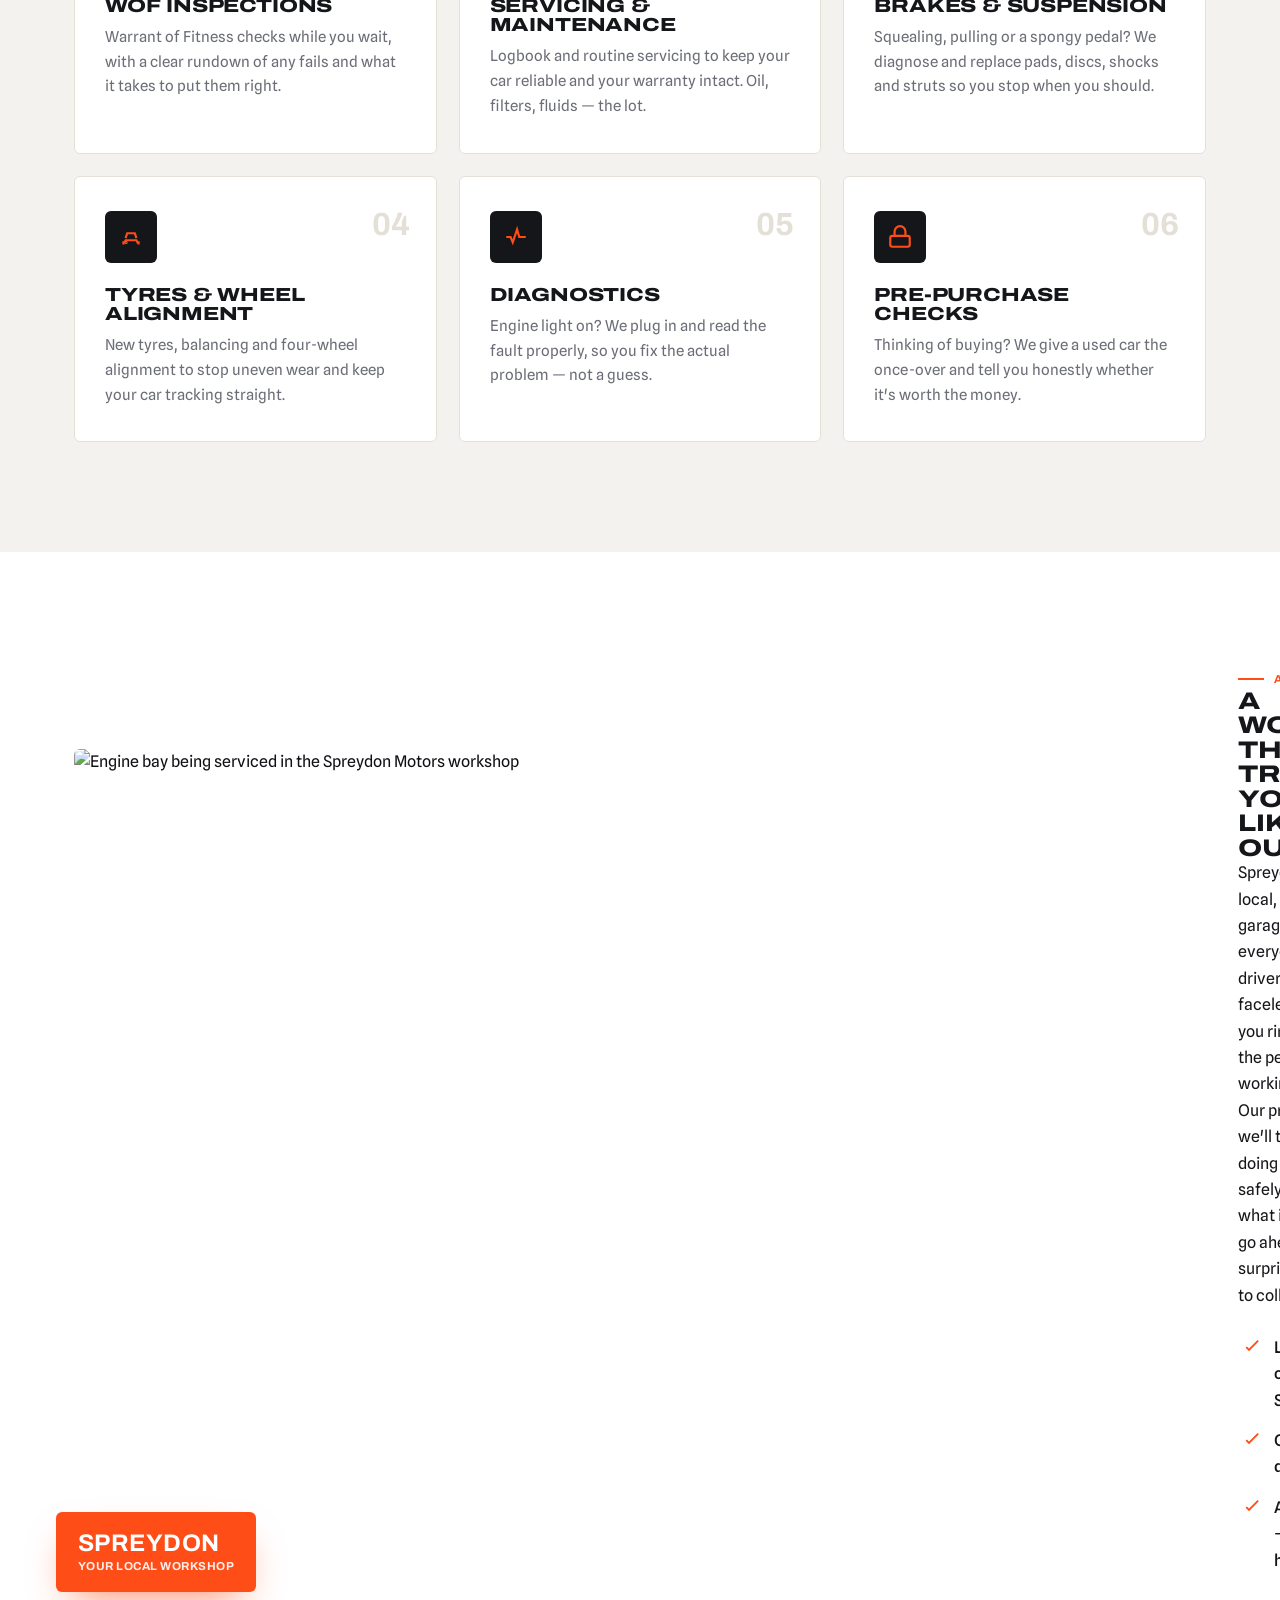
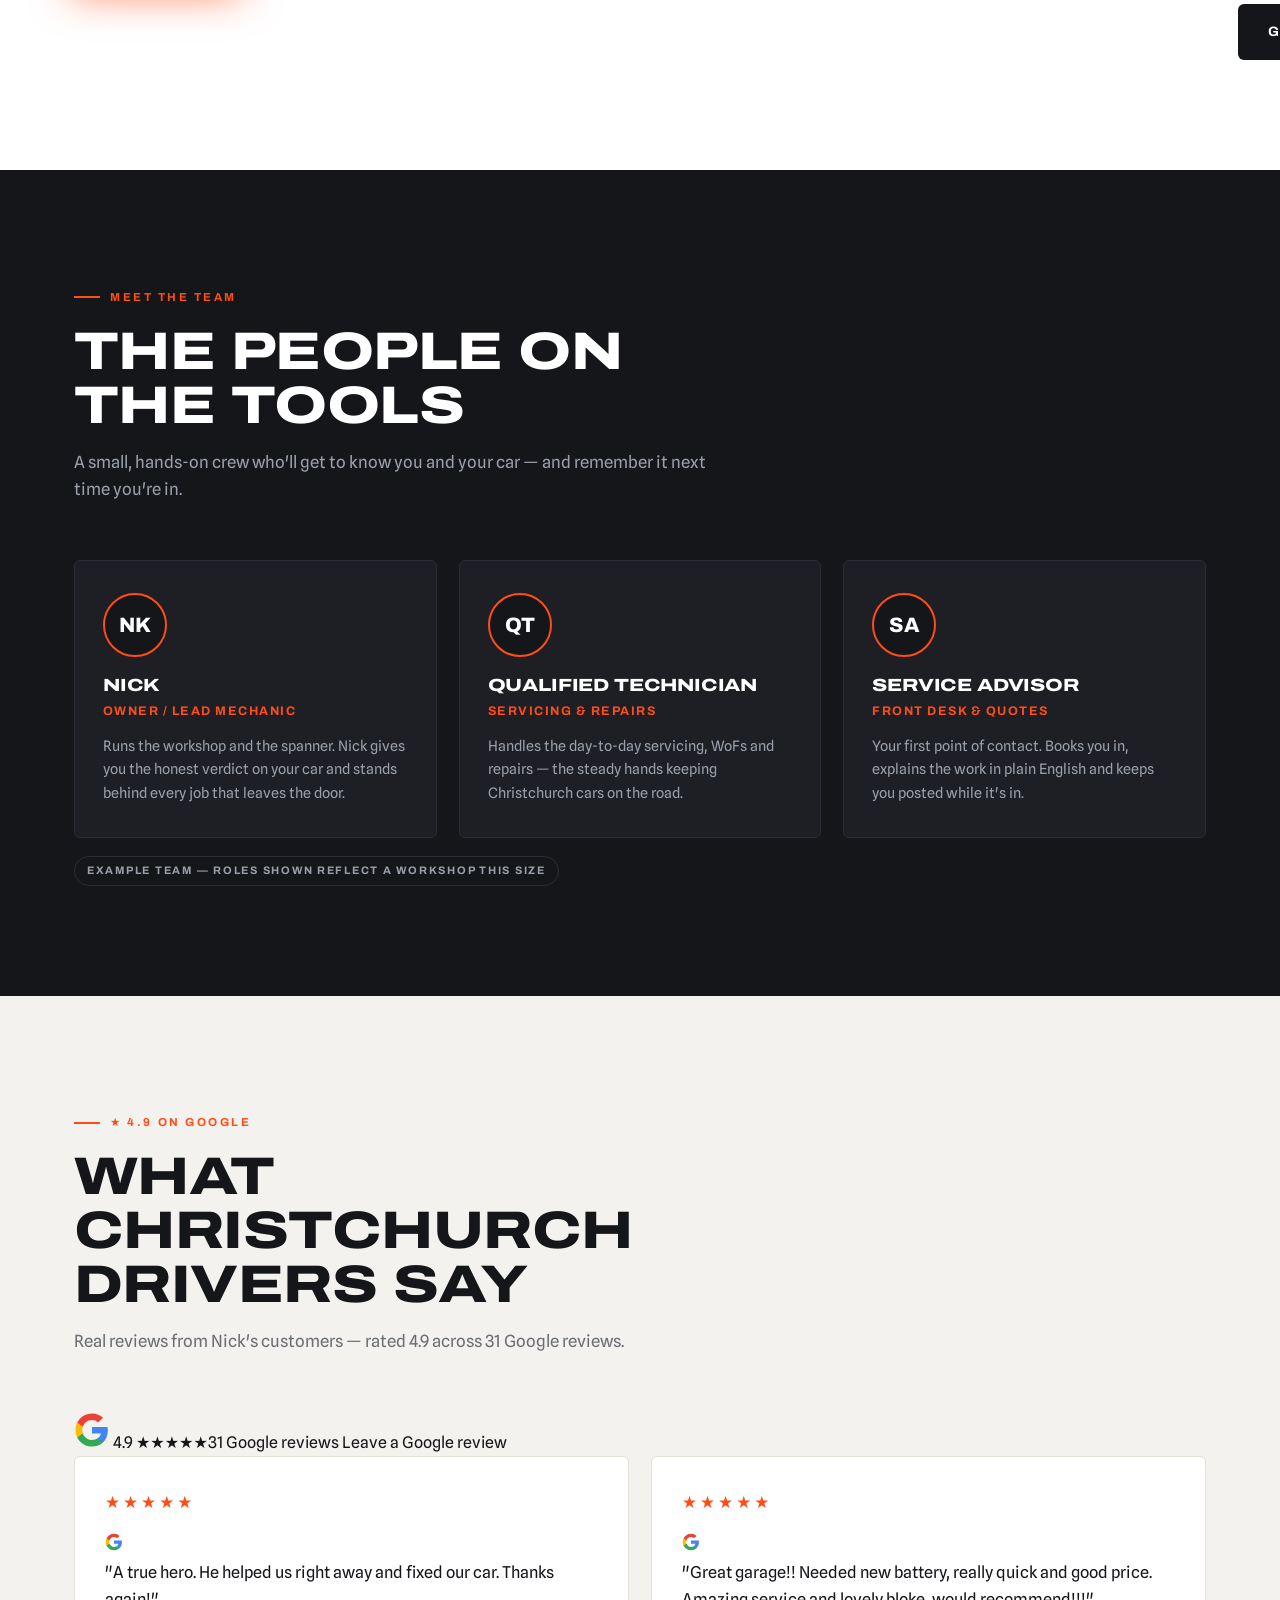
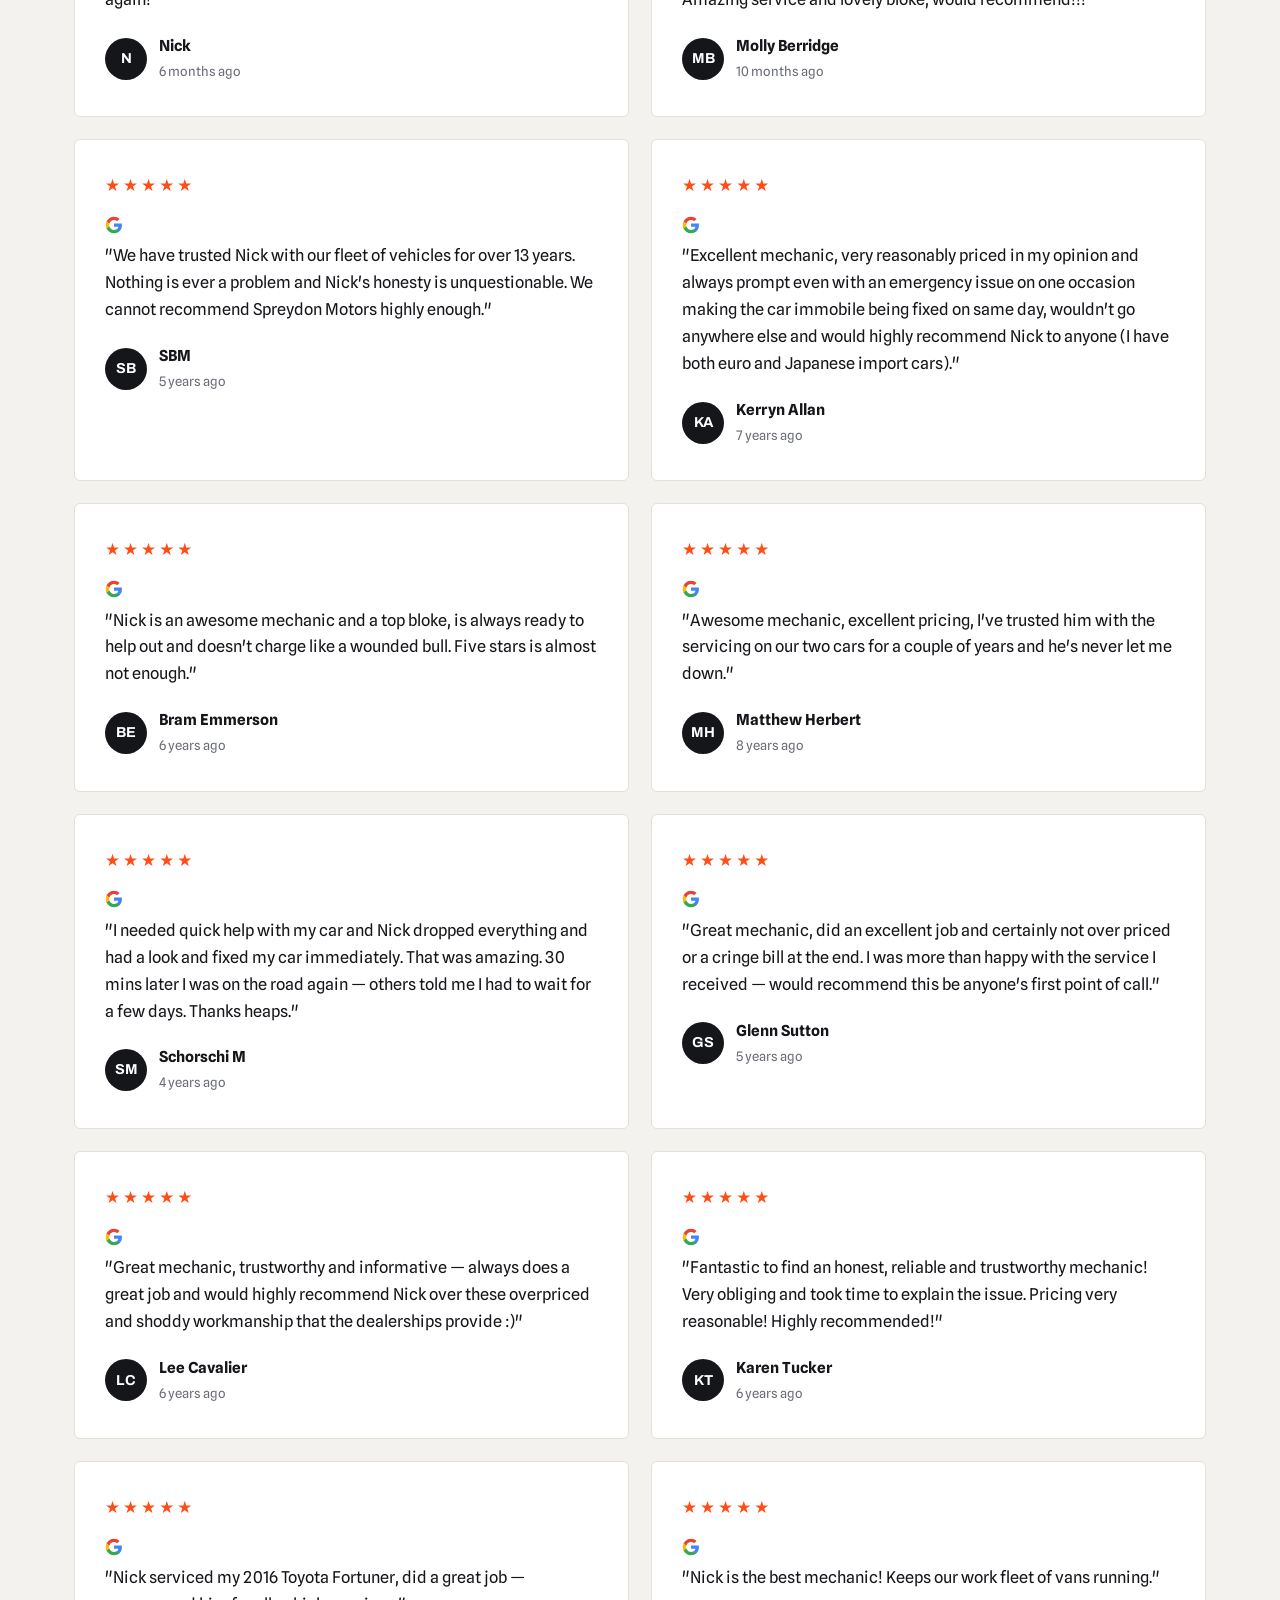
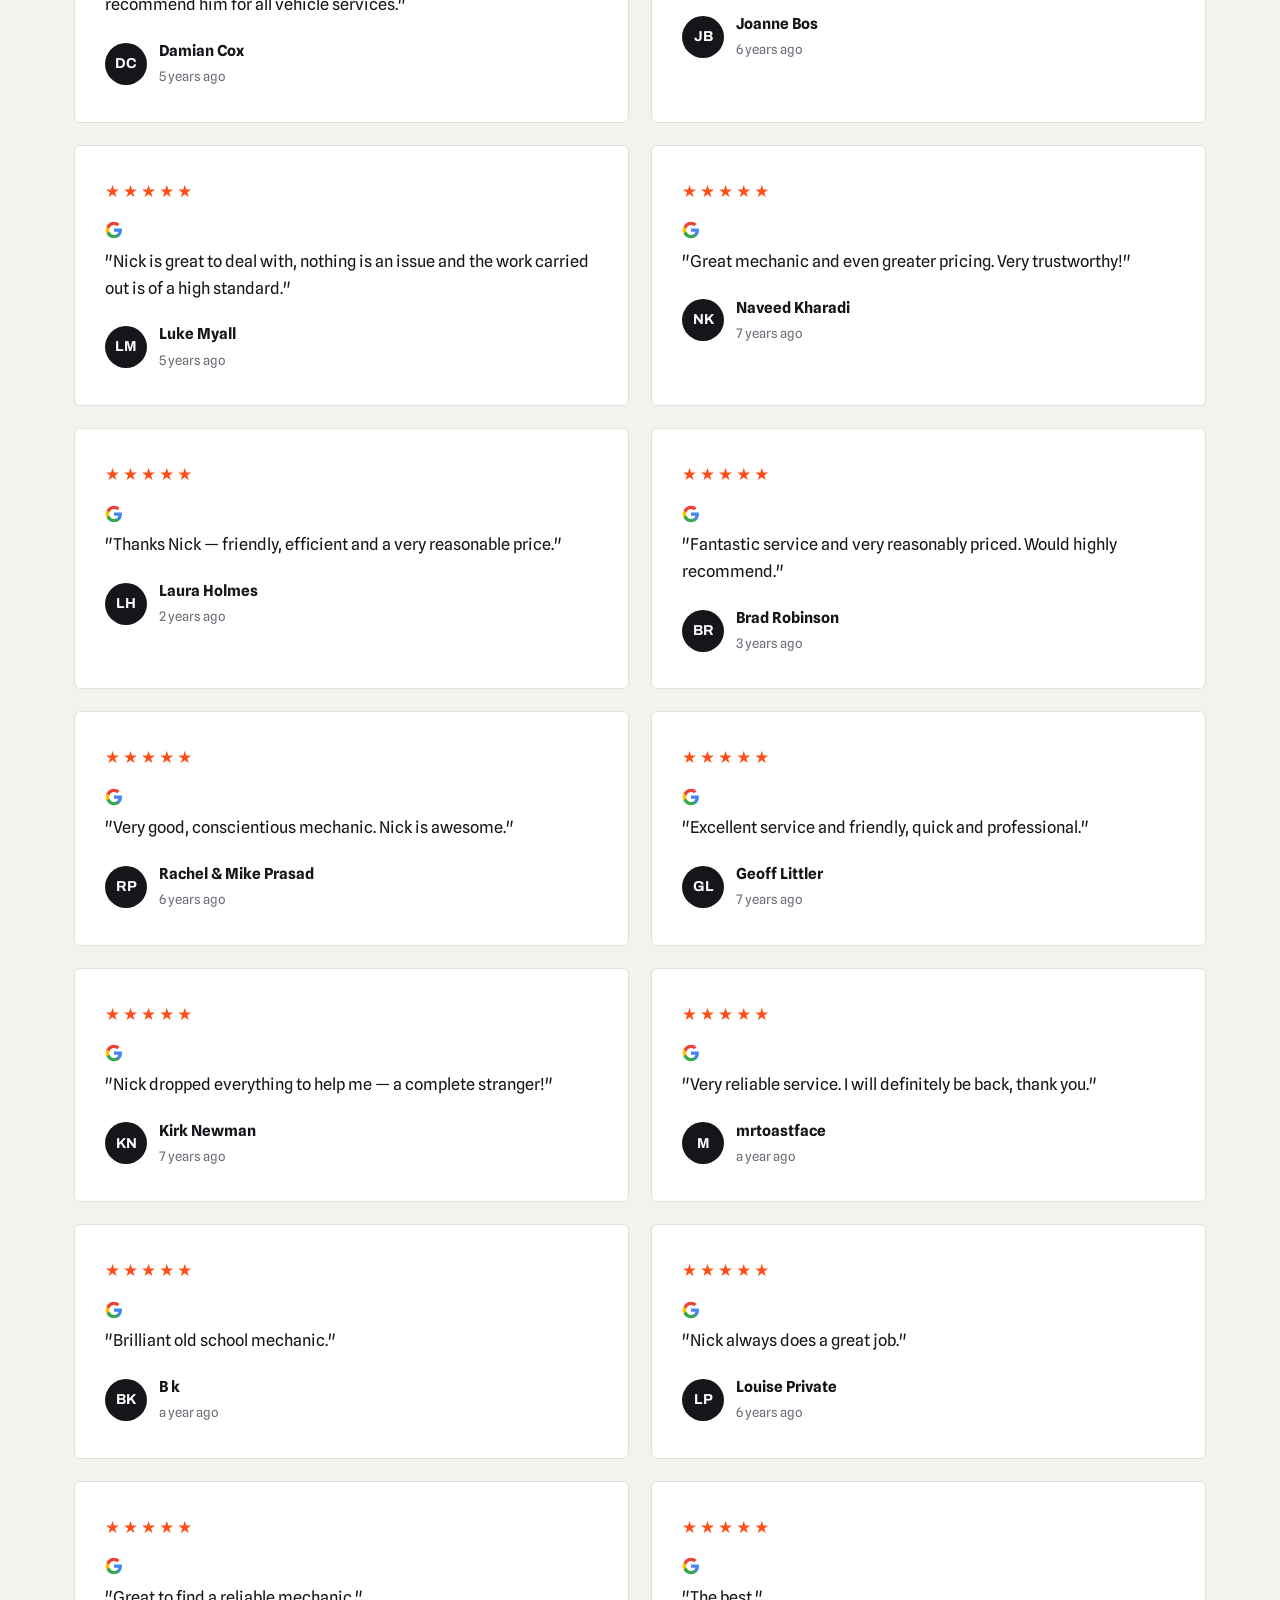
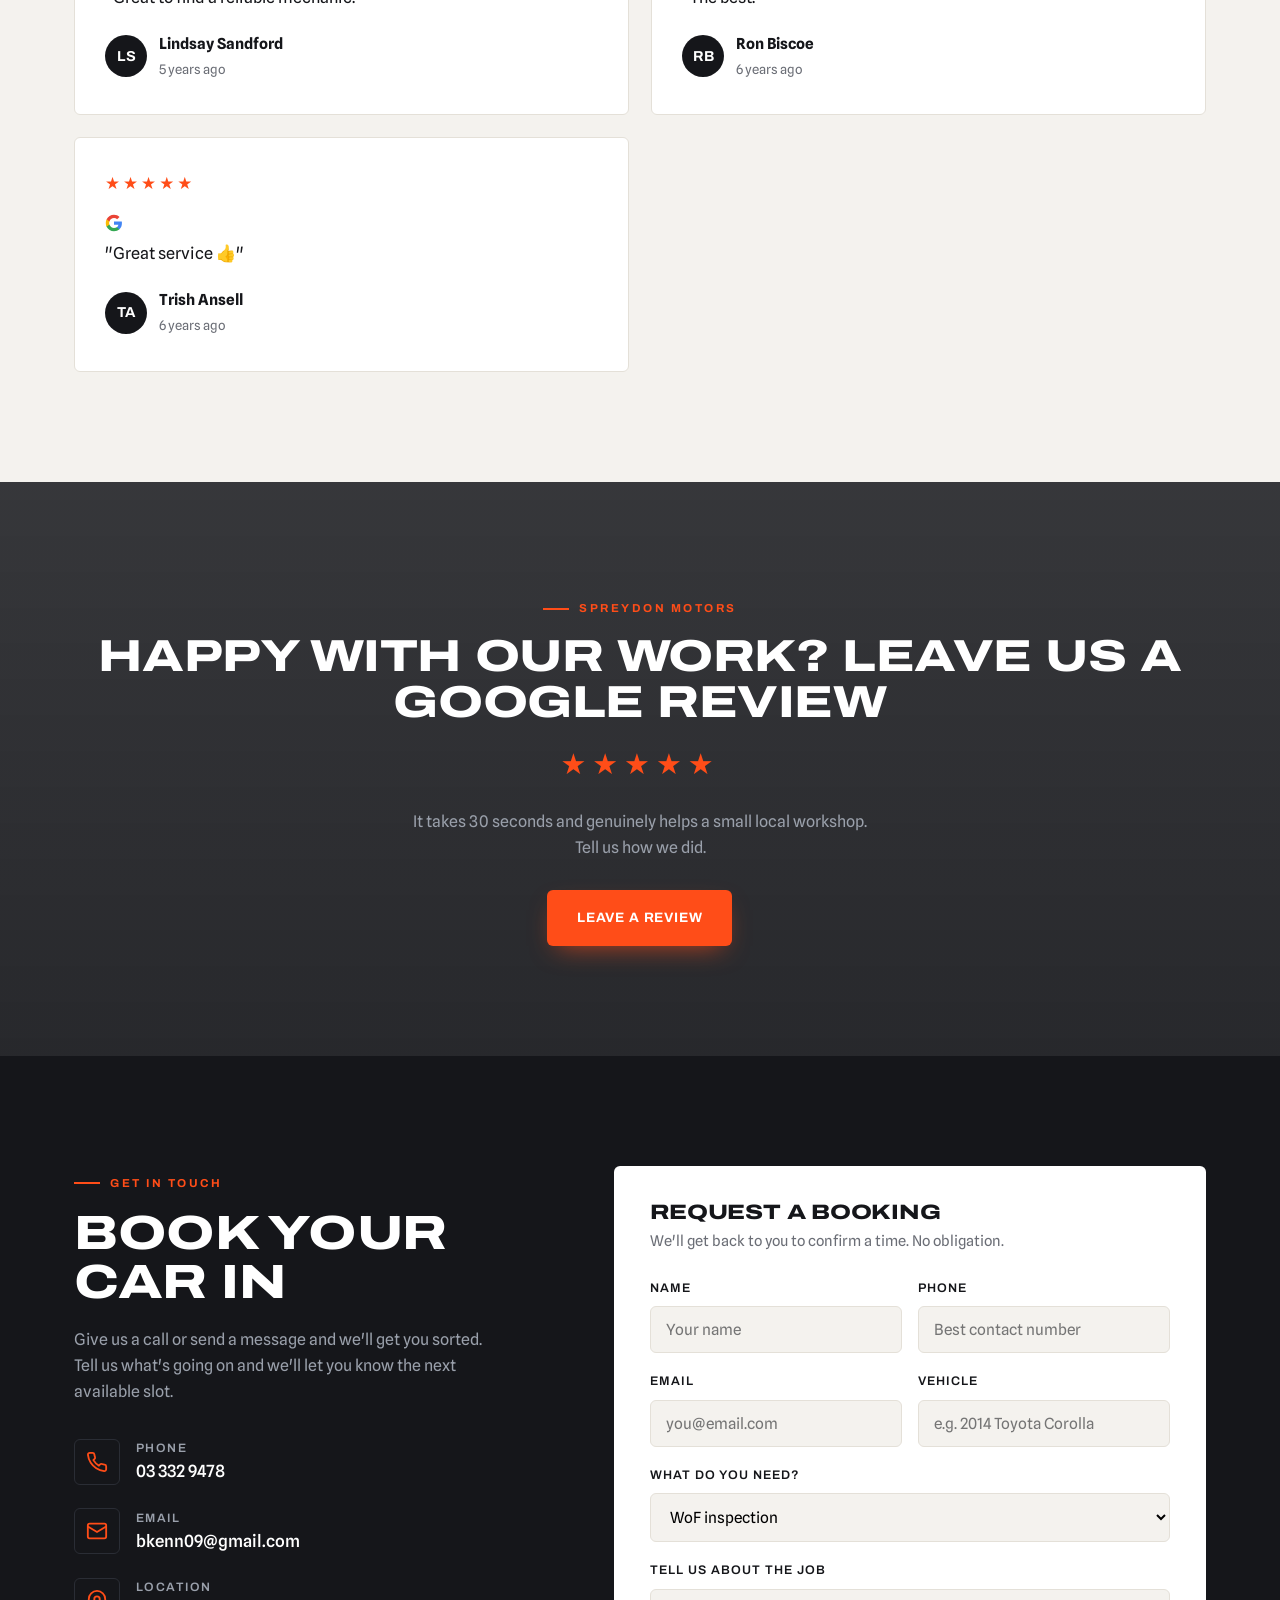
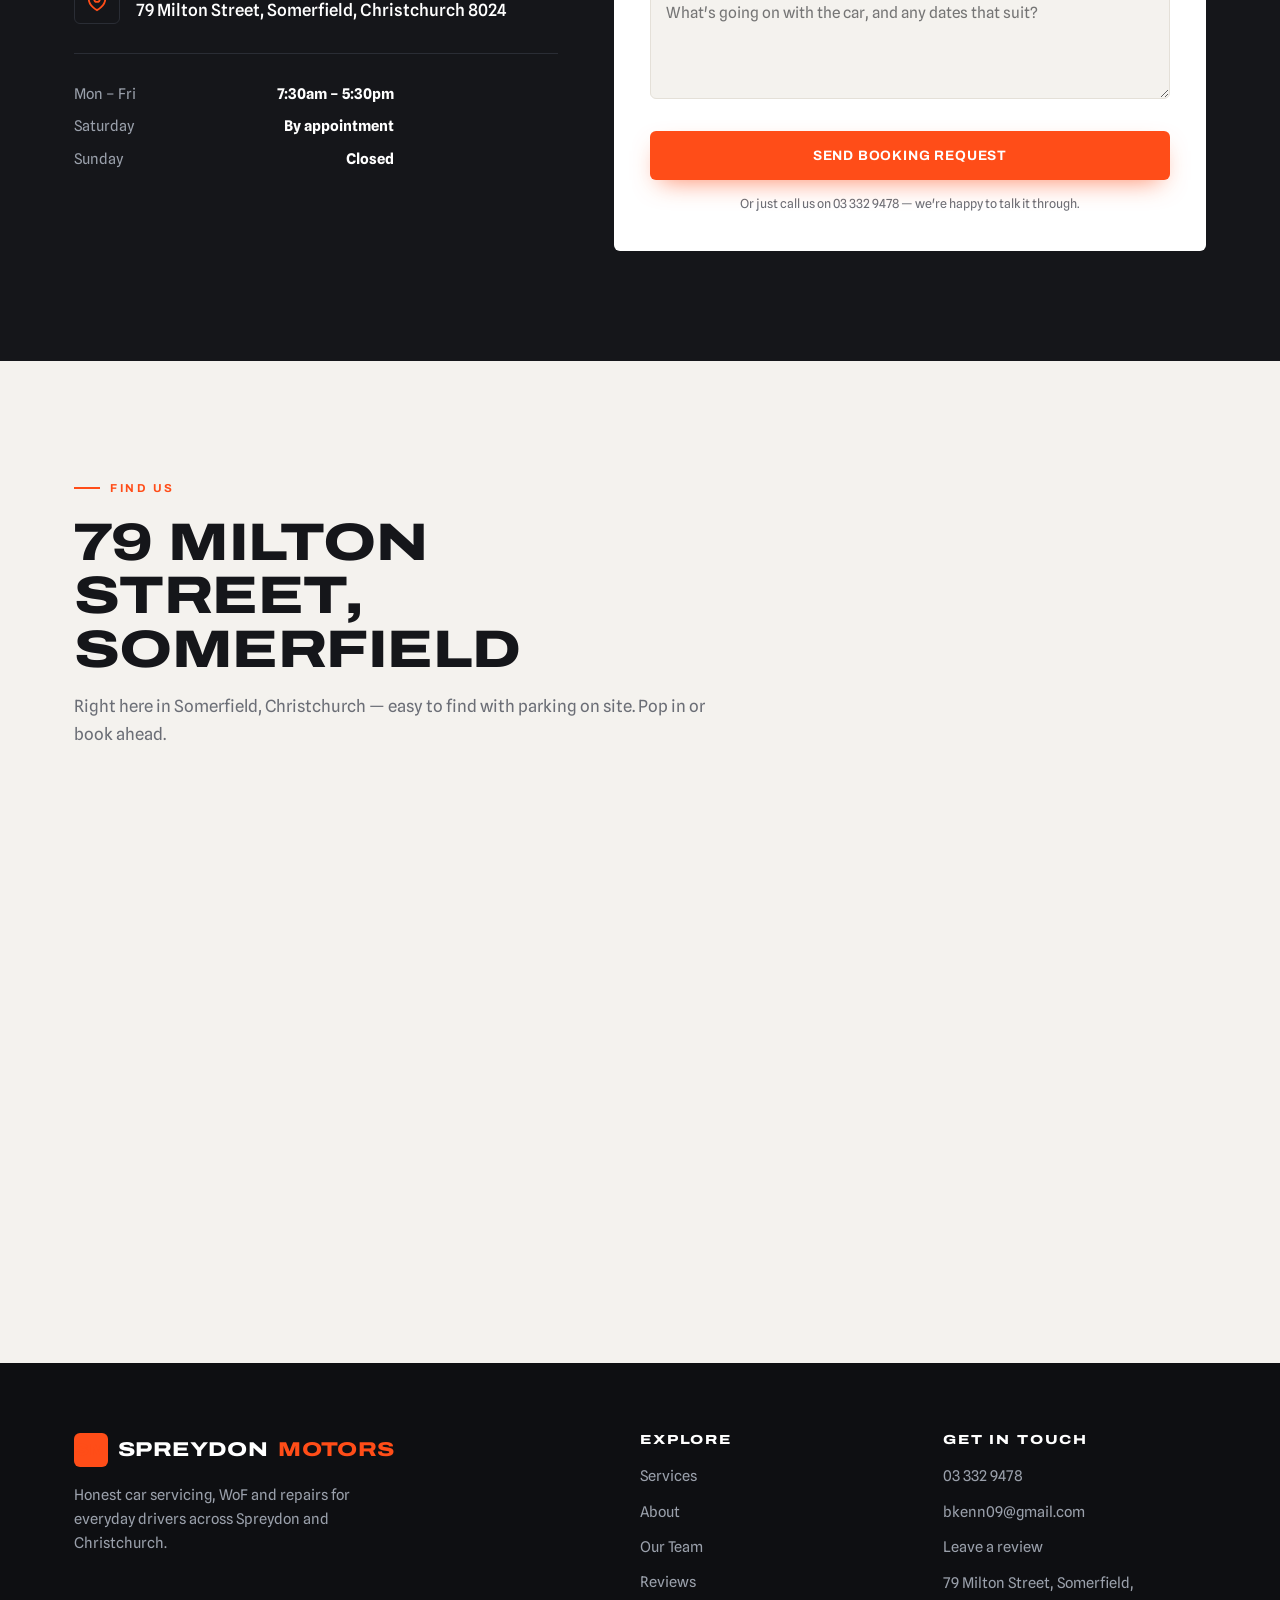
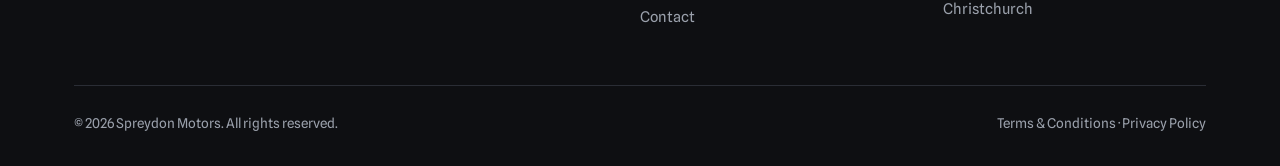
==== commit b08edd2d: "Spreydon Motors: all real Google reviews + rating summary, address map, real location" ====
--- a/index.html
+++ b/index.html
@@ -183,30 +183,141 @@
 <section class="section section--bone" id="reviews">
   <div class="wrap">
     <div class="section-head reveal">
-      <span class="eyebrow">Example reviews</span>
+      <span class="eyebrow">★ 4.9 on Google</span>
       <h2>What Christchurch drivers say</h2>
-      <p>A sample of the kind of feedback a workshop like ours earns. Real Google reviews appear here once your customers start leaving them.</p>
+      <p>Real reviews from Nick's customers — rated 4.9 across 31 Google reviews.</p>
+    </div>
+    <div class="g-summary reveal">
+      <span class="g-logo"><svg width="36" height="36" viewBox="0 0 48 48" aria-hidden="true"><path fill="#4285F4" d="M45.12 24.5c0-1.56-.14-3.06-.4-4.5H24v8.51h11.84c-.51 2.75-2.06 5.08-4.39 6.64v5.52h7.11c4.16-3.83 6.56-9.47 6.56-16.17z"/><path fill="#34A853" d="M24 46c5.94 0 10.92-1.97 14.56-5.33l-7.11-5.52c-1.97 1.32-4.49 2.1-7.45 2.1-5.73 0-10.58-3.87-12.31-9.07H4.34v5.7C7.96 41.07 15.4 46 24 46z"/><path fill="#FBBC05" d="M11.69 28.18C11.25 26.86 11 25.45 11 24s.25-2.86.69-4.18v-5.7H4.34C2.85 17.09 2 20.45 2 24s.85 6.91 2.34 9.88l7.35-5.7z"/><path fill="#EA4335" d="M24 10.75c3.23 0 6.13 1.11 8.41 3.29l6.31-6.31C34.91 4.18 29.93 2 24 2 15.4 2 7.96 6.93 4.34 14.12l7.35 5.7c1.73-5.2 6.58-9.07 12.31-9.07z"/></svg></span>
+      <span class="g-score">4.9</span>
+      <span class="g-stars"><span class="stars">★★★★★</span><span class="g-sub">31 Google reviews</span></span>
+      <a href="review.html" class="g-btn">Leave a Google review</a>
     </div>
     <div class="reviews__grid">
       <article class="review reveal">
-        <div class="review__stars">★★★★★</div>
-        <p>"Took my Corolla in for a WoF expecting the worst and they were dead honest — only one small fail, sorted same day. No trying to flog me extra work. Will be back."</p>
-        <div class="review__who"><div class="av">RM</div><div><strong>Rachel M.</strong><span>Spreydon</span></div></div>
-      </article>
-      <article class="review reveal">
-        <div class="review__stars">★★★★★</div>
-        <p>"Rang around a few places and these guys were the only ones who'd actually explain what was wrong with the brakes. Fair price, car feels brand new. Sorted."</p>
-        <div class="review__who"><div class="av">DT</div><div><strong>Dave T.</strong><span>Hoon Hay</span></div></div>
-      </article>
-      <article class="review reveal">
-        <div class="review__stars">★★★★★</div>
-        <p>"Quoted me before they started and the final bill matched to the dollar. So nice to find a mechanic you don't feel ripped off by. Highly recommend."</p>
-        <div class="review__who"><div class="av">SP</div><div><strong>Sarah P.</strong><span>Addington</span></div></div>
-      </article>
-      <article class="review reveal">
-        <div class="review__stars">★★★★★</div>
-        <p>"Did a pre-purchase check on a ute I was looking at and saved me from a lemon. Honest blokes who know their stuff. Cheers team."</p>
-        <div class="review__who"><div class="av">JW</div><div><strong>James W.</strong><span>Beckenham</span></div></div>
+        <div class="review__top"><div class="review__stars">★★★★★</div><span class="rev-g"><svg width="18" height="18" viewBox="0 0 48 48" aria-hidden="true"><path fill="#4285F4" d="M45.12 24.5c0-1.56-.14-3.06-.4-4.5H24v8.51h11.84c-.51 2.75-2.06 5.08-4.39 6.64v5.52h7.11c4.16-3.83 6.56-9.47 6.56-16.17z"/><path fill="#34A853" d="M24 46c5.94 0 10.92-1.97 14.56-5.33l-7.11-5.52c-1.97 1.32-4.49 2.1-7.45 2.1-5.73 0-10.58-3.87-12.31-9.07H4.34v5.7C7.96 41.07 15.4 46 24 46z"/><path fill="#FBBC05" d="M11.69 28.18C11.25 26.86 11 25.45 11 24s.25-2.86.69-4.18v-5.7H4.34C2.85 17.09 2 20.45 2 24s.85 6.91 2.34 9.88l7.35-5.7z"/><path fill="#EA4335" d="M24 10.75c3.23 0 6.13 1.11 8.41 3.29l6.31-6.31C34.91 4.18 29.93 2 24 2 15.4 2 7.96 6.93 4.34 14.12l7.35 5.7c1.73-5.2 6.58-9.07 12.31-9.07z"/></svg></span></div>
+        <p>"A true hero. He helped us right away and fixed our car. Thanks again!"</p>
+        <div class="review__who"><div class="av">N</div><div><strong>Nick</strong><span>6 months ago</span></div></div>
+      </article>
+      <article class="review reveal">
+        <div class="review__top"><div class="review__stars">★★★★★</div><span class="rev-g"><svg width="18" height="18" viewBox="0 0 48 48" aria-hidden="true"><path fill="#4285F4" d="M45.12 24.5c0-1.56-.14-3.06-.4-4.5H24v8.51h11.84c-.51 2.75-2.06 5.08-4.39 6.64v5.52h7.11c4.16-3.83 6.56-9.47 6.56-16.17z"/><path fill="#34A853" d="M24 46c5.94 0 10.92-1.97 14.56-5.33l-7.11-5.52c-1.97 1.32-4.49 2.1-7.45 2.1-5.73 0-10.58-3.87-12.31-9.07H4.34v5.7C7.96 41.07 15.4 46 24 46z"/><path fill="#FBBC05" d="M11.69 28.18C11.25 26.86 11 25.45 11 24s.25-2.86.69-4.18v-5.7H4.34C2.85 17.09 2 20.45 2 24s.85 6.91 2.34 9.88l7.35-5.7z"/><path fill="#EA4335" d="M24 10.75c3.23 0 6.13 1.11 8.41 3.29l6.31-6.31C34.91 4.18 29.93 2 24 2 15.4 2 7.96 6.93 4.34 14.12l7.35 5.7c1.73-5.2 6.58-9.07 12.31-9.07z"/></svg></span></div>
+        <p>"Great garage!! Needed new battery, really quick and good price. Amazing service and lovely bloke, would recommend!!!"</p>
+        <div class="review__who"><div class="av">MB</div><div><strong>Molly Berridge</strong><span>10 months ago</span></div></div>
+      </article>
+      <article class="review reveal">
+        <div class="review__top"><div class="review__stars">★★★★★</div><span class="rev-g"><svg width="18" height="18" viewBox="0 0 48 48" aria-hidden="true"><path fill="#4285F4" d="M45.12 24.5c0-1.56-.14-3.06-.4-4.5H24v8.51h11.84c-.51 2.75-2.06 5.08-4.39 6.64v5.52h7.11c4.16-3.83 6.56-9.47 6.56-16.17z"/><path fill="#34A853" d="M24 46c5.94 0 10.92-1.97 14.56-5.33l-7.11-5.52c-1.97 1.32-4.49 2.1-7.45 2.1-5.73 0-10.58-3.87-12.31-9.07H4.34v5.7C7.96 41.07 15.4 46 24 46z"/><path fill="#FBBC05" d="M11.69 28.18C11.25 26.86 11 25.45 11 24s.25-2.86.69-4.18v-5.7H4.34C2.85 17.09 2 20.45 2 24s.85 6.91 2.34 9.88l7.35-5.7z"/><path fill="#EA4335" d="M24 10.75c3.23 0 6.13 1.11 8.41 3.29l6.31-6.31C34.91 4.18 29.93 2 24 2 15.4 2 7.96 6.93 4.34 14.12l7.35 5.7c1.73-5.2 6.58-9.07 12.31-9.07z"/></svg></span></div>
+        <p>"We have trusted Nick with our fleet of vehicles for over 13 years. Nothing is ever a problem and Nick's honesty is unquestionable. We cannot recommend Spreydon Motors highly enough."</p>
+        <div class="review__who"><div class="av">SB</div><div><strong>SBM</strong><span>5 years ago</span></div></div>
+      </article>
+      <article class="review reveal">
+        <div class="review__top"><div class="review__stars">★★★★★</div><span class="rev-g"><svg width="18" height="18" viewBox="0 0 48 48" aria-hidden="true"><path fill="#4285F4" d="M45.12 24.5c0-1.56-.14-3.06-.4-4.5H24v8.51h11.84c-.51 2.75-2.06 5.08-4.39 6.64v5.52h7.11c4.16-3.83 6.56-9.47 6.56-16.17z"/><path fill="#34A853" d="M24 46c5.94 0 10.92-1.97 14.56-5.33l-7.11-5.52c-1.97 1.32-4.49 2.1-7.45 2.1-5.73 0-10.58-3.87-12.31-9.07H4.34v5.7C7.96 41.07 15.4 46 24 46z"/><path fill="#FBBC05" d="M11.69 28.18C11.25 26.86 11 25.45 11 24s.25-2.86.69-4.18v-5.7H4.34C2.85 17.09 2 20.45 2 24s.85 6.91 2.34 9.88l7.35-5.7z"/><path fill="#EA4335" d="M24 10.75c3.23 0 6.13 1.11 8.41 3.29l6.31-6.31C34.91 4.18 29.93 2 24 2 15.4 2 7.96 6.93 4.34 14.12l7.35 5.7c1.73-5.2 6.58-9.07 12.31-9.07z"/></svg></span></div>
+        <p>"Excellent mechanic, very reasonably priced in my opinion and always prompt even with an emergency issue on one occasion making the car immobile being fixed on same day, wouldn't go anywhere else and would highly recommend Nick to anyone (I have both euro and Japanese import cars)."</p>
+        <div class="review__who"><div class="av">KA</div><div><strong>Kerryn Allan</strong><span>7 years ago</span></div></div>
+      </article>
+      <article class="review reveal">
+        <div class="review__top"><div class="review__stars">★★★★★</div><span class="rev-g"><svg width="18" height="18" viewBox="0 0 48 48" aria-hidden="true"><path fill="#4285F4" d="M45.12 24.5c0-1.56-.14-3.06-.4-4.5H24v8.51h11.84c-.51 2.75-2.06 5.08-4.39 6.64v5.52h7.11c4.16-3.83 6.56-9.47 6.56-16.17z"/><path fill="#34A853" d="M24 46c5.94 0 10.92-1.97 14.56-5.33l-7.11-5.52c-1.97 1.32-4.49 2.1-7.45 2.1-5.73 0-10.58-3.87-12.31-9.07H4.34v5.7C7.96 41.07 15.4 46 24 46z"/><path fill="#FBBC05" d="M11.69 28.18C11.25 26.86 11 25.45 11 24s.25-2.86.69-4.18v-5.7H4.34C2.85 17.09 2 20.45 2 24s.85 6.91 2.34 9.88l7.35-5.7z"/><path fill="#EA4335" d="M24 10.75c3.23 0 6.13 1.11 8.41 3.29l6.31-6.31C34.91 4.18 29.93 2 24 2 15.4 2 7.96 6.93 4.34 14.12l7.35 5.7c1.73-5.2 6.58-9.07 12.31-9.07z"/></svg></span></div>
+        <p>"Nick is an awesome mechanic and a top bloke, is always ready to help out and doesn't charge like a wounded bull. Five stars is almost not enough."</p>
+        <div class="review__who"><div class="av">BE</div><div><strong>Bram Emmerson</strong><span>6 years ago</span></div></div>
+      </article>
+      <article class="review reveal">
+        <div class="review__top"><div class="review__stars">★★★★★</div><span class="rev-g"><svg width="18" height="18" viewBox="0 0 48 48" aria-hidden="true"><path fill="#4285F4" d="M45.12 24.5c0-1.56-.14-3.06-.4-4.5H24v8.51h11.84c-.51 2.75-2.06 5.08-4.39 6.64v5.52h7.11c4.16-3.83 6.56-9.47 6.56-16.17z"/><path fill="#34A853" d="M24 46c5.94 0 10.92-1.97 14.56-5.33l-7.11-5.52c-1.97 1.32-4.49 2.1-7.45 2.1-5.73 0-10.58-3.87-12.31-9.07H4.34v5.7C7.96 41.07 15.4 46 24 46z"/><path fill="#FBBC05" d="M11.69 28.18C11.25 26.86 11 25.45 11 24s.25-2.86.69-4.18v-5.7H4.34C2.85 17.09 2 20.45 2 24s.85 6.91 2.34 9.88l7.35-5.7z"/><path fill="#EA4335" d="M24 10.75c3.23 0 6.13 1.11 8.41 3.29l6.31-6.31C34.91 4.18 29.93 2 24 2 15.4 2 7.96 6.93 4.34 14.12l7.35 5.7c1.73-5.2 6.58-9.07 12.31-9.07z"/></svg></span></div>
+        <p>"Awesome mechanic, excellent pricing, I've trusted him with the servicing on our two cars for a couple of years and he's never let me down."</p>
+        <div class="review__who"><div class="av">MH</div><div><strong>Matthew Herbert</strong><span>8 years ago</span></div></div>
+      </article>
+      <article class="review reveal">
+        <div class="review__top"><div class="review__stars">★★★★★</div><span class="rev-g"><svg width="18" height="18" viewBox="0 0 48 48" aria-hidden="true"><path fill="#4285F4" d="M45.12 24.5c0-1.56-.14-3.06-.4-4.5H24v8.51h11.84c-.51 2.75-2.06 5.08-4.39 6.64v5.52h7.11c4.16-3.83 6.56-9.47 6.56-16.17z"/><path fill="#34A853" d="M24 46c5.94 0 10.92-1.97 14.56-5.33l-7.11-5.52c-1.97 1.32-4.49 2.1-7.45 2.1-5.73 0-10.58-3.87-12.31-9.07H4.34v5.7C7.96 41.07 15.4 46 24 46z"/><path fill="#FBBC05" d="M11.69 28.18C11.25 26.86 11 25.45 11 24s.25-2.86.69-4.18v-5.7H4.34C2.85 17.09 2 20.45 2 24s.85 6.91 2.34 9.88l7.35-5.7z"/><path fill="#EA4335" d="M24 10.75c3.23 0 6.13 1.11 8.41 3.29l6.31-6.31C34.91 4.18 29.93 2 24 2 15.4 2 7.96 6.93 4.34 14.12l7.35 5.7c1.73-5.2 6.58-9.07 12.31-9.07z"/></svg></span></div>
+        <p>"I needed quick help with my car and Nick dropped everything and had a look and fixed my car immediately. That was amazing. 30 mins later I was on the road again — others told me I had to wait for a few days. Thanks heaps."</p>
+        <div class="review__who"><div class="av">SM</div><div><strong>Schorschi M</strong><span>4 years ago</span></div></div>
+      </article>
+      <article class="review reveal">
+        <div class="review__top"><div class="review__stars">★★★★★</div><span class="rev-g"><svg width="18" height="18" viewBox="0 0 48 48" aria-hidden="true"><path fill="#4285F4" d="M45.12 24.5c0-1.56-.14-3.06-.4-4.5H24v8.51h11.84c-.51 2.75-2.06 5.08-4.39 6.64v5.52h7.11c4.16-3.83 6.56-9.47 6.56-16.17z"/><path fill="#34A853" d="M24 46c5.94 0 10.92-1.97 14.56-5.33l-7.11-5.52c-1.97 1.32-4.49 2.1-7.45 2.1-5.73 0-10.58-3.87-12.31-9.07H4.34v5.7C7.96 41.07 15.4 46 24 46z"/><path fill="#FBBC05" d="M11.69 28.18C11.25 26.86 11 25.45 11 24s.25-2.86.69-4.18v-5.7H4.34C2.85 17.09 2 20.45 2 24s.85 6.91 2.34 9.88l7.35-5.7z"/><path fill="#EA4335" d="M24 10.75c3.23 0 6.13 1.11 8.41 3.29l6.31-6.31C34.91 4.18 29.93 2 24 2 15.4 2 7.96 6.93 4.34 14.12l7.35 5.7c1.73-5.2 6.58-9.07 12.31-9.07z"/></svg></span></div>
+        <p>"Great mechanic, did an excellent job and certainly not over priced or a cringe bill at the end. I was more than happy with the service I received — would recommend this be anyone's first point of call."</p>
+        <div class="review__who"><div class="av">GS</div><div><strong>Glenn Sutton</strong><span>5 years ago</span></div></div>
+      </article>
+      <article class="review reveal">
+        <div class="review__top"><div class="review__stars">★★★★★</div><span class="rev-g"><svg width="18" height="18" viewBox="0 0 48 48" aria-hidden="true"><path fill="#4285F4" d="M45.12 24.5c0-1.56-.14-3.06-.4-4.5H24v8.51h11.84c-.51 2.75-2.06 5.08-4.39 6.64v5.52h7.11c4.16-3.83 6.56-9.47 6.56-16.17z"/><path fill="#34A853" d="M24 46c5.94 0 10.92-1.97 14.56-5.33l-7.11-5.52c-1.97 1.32-4.49 2.1-7.45 2.1-5.73 0-10.58-3.87-12.31-9.07H4.34v5.7C7.96 41.07 15.4 46 24 46z"/><path fill="#FBBC05" d="M11.69 28.18C11.25 26.86 11 25.45 11 24s.25-2.86.69-4.18v-5.7H4.34C2.85 17.09 2 20.45 2 24s.85 6.91 2.34 9.88l7.35-5.7z"/><path fill="#EA4335" d="M24 10.75c3.23 0 6.13 1.11 8.41 3.29l6.31-6.31C34.91 4.18 29.93 2 24 2 15.4 2 7.96 6.93 4.34 14.12l7.35 5.7c1.73-5.2 6.58-9.07 12.31-9.07z"/></svg></span></div>
+        <p>"Great mechanic, trustworthy and informative — always does a great job and would highly recommend Nick over these overpriced and shoddy workmanship that the dealerships provide :)"</p>
+        <div class="review__who"><div class="av">LC</div><div><strong>Lee Cavalier</strong><span>6 years ago</span></div></div>
+      </article>
+      <article class="review reveal">
+        <div class="review__top"><div class="review__stars">★★★★★</div><span class="rev-g"><svg width="18" height="18" viewBox="0 0 48 48" aria-hidden="true"><path fill="#4285F4" d="M45.12 24.5c0-1.56-.14-3.06-.4-4.5H24v8.51h11.84c-.51 2.75-2.06 5.08-4.39 6.64v5.52h7.11c4.16-3.83 6.56-9.47 6.56-16.17z"/><path fill="#34A853" d="M24 46c5.94 0 10.92-1.97 14.56-5.33l-7.11-5.52c-1.97 1.32-4.49 2.1-7.45 2.1-5.73 0-10.58-3.87-12.31-9.07H4.34v5.7C7.96 41.07 15.4 46 24 46z"/><path fill="#FBBC05" d="M11.69 28.18C11.25 26.86 11 25.45 11 24s.25-2.86.69-4.18v-5.7H4.34C2.85 17.09 2 20.45 2 24s.85 6.91 2.34 9.88l7.35-5.7z"/><path fill="#EA4335" d="M24 10.75c3.23 0 6.13 1.11 8.41 3.29l6.31-6.31C34.91 4.18 29.93 2 24 2 15.4 2 7.96 6.93 4.34 14.12l7.35 5.7c1.73-5.2 6.58-9.07 12.31-9.07z"/></svg></span></div>
+        <p>"Fantastic to find an honest, reliable and trustworthy mechanic! Very obliging and took time to explain the issue. Pricing very reasonable! Highly recommended!"</p>
+        <div class="review__who"><div class="av">KT</div><div><strong>Karen Tucker</strong><span>6 years ago</span></div></div>
+      </article>
+      <article class="review reveal">
+        <div class="review__top"><div class="review__stars">★★★★★</div><span class="rev-g"><svg width="18" height="18" viewBox="0 0 48 48" aria-hidden="true"><path fill="#4285F4" d="M45.12 24.5c0-1.56-.14-3.06-.4-4.5H24v8.51h11.84c-.51 2.75-2.06 5.08-4.39 6.64v5.52h7.11c4.16-3.83 6.56-9.47 6.56-16.17z"/><path fill="#34A853" d="M24 46c5.94 0 10.92-1.97 14.56-5.33l-7.11-5.52c-1.97 1.32-4.49 2.1-7.45 2.1-5.73 0-10.58-3.87-12.31-9.07H4.34v5.7C7.96 41.07 15.4 46 24 46z"/><path fill="#FBBC05" d="M11.69 28.18C11.25 26.86 11 25.45 11 24s.25-2.86.69-4.18v-5.7H4.34C2.85 17.09 2 20.45 2 24s.85 6.91 2.34 9.88l7.35-5.7z"/><path fill="#EA4335" d="M24 10.75c3.23 0 6.13 1.11 8.41 3.29l6.31-6.31C34.91 4.18 29.93 2 24 2 15.4 2 7.96 6.93 4.34 14.12l7.35 5.7c1.73-5.2 6.58-9.07 12.31-9.07z"/></svg></span></div>
+        <p>"Nick serviced my 2016 Toyota Fortuner, did a great job — recommend him for all vehicle services."</p>
+        <div class="review__who"><div class="av">DC</div><div><strong>Damian Cox</strong><span>5 years ago</span></div></div>
+      </article>
+      <article class="review reveal">
+        <div class="review__top"><div class="review__stars">★★★★★</div><span class="rev-g"><svg width="18" height="18" viewBox="0 0 48 48" aria-hidden="true"><path fill="#4285F4" d="M45.12 24.5c0-1.56-.14-3.06-.4-4.5H24v8.51h11.84c-.51 2.75-2.06 5.08-4.39 6.64v5.52h7.11c4.16-3.83 6.56-9.47 6.56-16.17z"/><path fill="#34A853" d="M24 46c5.94 0 10.92-1.97 14.56-5.33l-7.11-5.52c-1.97 1.32-4.49 2.1-7.45 2.1-5.73 0-10.58-3.87-12.31-9.07H4.34v5.7C7.96 41.07 15.4 46 24 46z"/><path fill="#FBBC05" d="M11.69 28.18C11.25 26.86 11 25.45 11 24s.25-2.86.69-4.18v-5.7H4.34C2.85 17.09 2 20.45 2 24s.85 6.91 2.34 9.88l7.35-5.7z"/><path fill="#EA4335" d="M24 10.75c3.23 0 6.13 1.11 8.41 3.29l6.31-6.31C34.91 4.18 29.93 2 24 2 15.4 2 7.96 6.93 4.34 14.12l7.35 5.7c1.73-5.2 6.58-9.07 12.31-9.07z"/></svg></span></div>
+        <p>"Nick is the best mechanic! Keeps our work fleet of vans running."</p>
+        <div class="review__who"><div class="av">JB</div><div><strong>Joanne Bos</strong><span>6 years ago</span></div></div>
+      </article>
+      <article class="review reveal">
+        <div class="review__top"><div class="review__stars">★★★★★</div><span class="rev-g"><svg width="18" height="18" viewBox="0 0 48 48" aria-hidden="true"><path fill="#4285F4" d="M45.12 24.5c0-1.56-.14-3.06-.4-4.5H24v8.51h11.84c-.51 2.75-2.06 5.08-4.39 6.64v5.52h7.11c4.16-3.83 6.56-9.47 6.56-16.17z"/><path fill="#34A853" d="M24 46c5.94 0 10.92-1.97 14.56-5.33l-7.11-5.52c-1.97 1.32-4.49 2.1-7.45 2.1-5.73 0-10.58-3.87-12.31-9.07H4.34v5.7C7.96 41.07 15.4 46 24 46z"/><path fill="#FBBC05" d="M11.69 28.18C11.25 26.86 11 25.45 11 24s.25-2.86.69-4.18v-5.7H4.34C2.85 17.09 2 20.45 2 24s.85 6.91 2.34 9.88l7.35-5.7z"/><path fill="#EA4335" d="M24 10.75c3.23 0 6.13 1.11 8.41 3.29l6.31-6.31C34.91 4.18 29.93 2 24 2 15.4 2 7.96 6.93 4.34 14.12l7.35 5.7c1.73-5.2 6.58-9.07 12.31-9.07z"/></svg></span></div>
+        <p>"Nick is great to deal with, nothing is an issue and the work carried out is of a high standard."</p>
+        <div class="review__who"><div class="av">LM</div><div><strong>Luke Myall</strong><span>5 years ago</span></div></div>
+      </article>
+      <article class="review reveal">
+        <div class="review__top"><div class="review__stars">★★★★★</div><span class="rev-g"><svg width="18" height="18" viewBox="0 0 48 48" aria-hidden="true"><path fill="#4285F4" d="M45.12 24.5c0-1.56-.14-3.06-.4-4.5H24v8.51h11.84c-.51 2.75-2.06 5.08-4.39 6.64v5.52h7.11c4.16-3.83 6.56-9.47 6.56-16.17z"/><path fill="#34A853" d="M24 46c5.94 0 10.92-1.97 14.56-5.33l-7.11-5.52c-1.97 1.32-4.49 2.1-7.45 2.1-5.73 0-10.58-3.87-12.31-9.07H4.34v5.7C7.96 41.07 15.4 46 24 46z"/><path fill="#FBBC05" d="M11.69 28.18C11.25 26.86 11 25.45 11 24s.25-2.86.69-4.18v-5.7H4.34C2.85 17.09 2 20.45 2 24s.85 6.91 2.34 9.88l7.35-5.7z"/><path fill="#EA4335" d="M24 10.75c3.23 0 6.13 1.11 8.41 3.29l6.31-6.31C34.91 4.18 29.93 2 24 2 15.4 2 7.96 6.93 4.34 14.12l7.35 5.7c1.73-5.2 6.58-9.07 12.31-9.07z"/></svg></span></div>
+        <p>"Great mechanic and even greater pricing. Very trustworthy!"</p>
+        <div class="review__who"><div class="av">NK</div><div><strong>Naveed Kharadi</strong><span>7 years ago</span></div></div>
+      </article>
+      <article class="review reveal">
+        <div class="review__top"><div class="review__stars">★★★★★</div><span class="rev-g"><svg width="18" height="18" viewBox="0 0 48 48" aria-hidden="true"><path fill="#4285F4" d="M45.12 24.5c0-1.56-.14-3.06-.4-4.5H24v8.51h11.84c-.51 2.75-2.06 5.08-4.39 6.64v5.52h7.11c4.16-3.83 6.56-9.47 6.56-16.17z"/><path fill="#34A853" d="M24 46c5.94 0 10.92-1.97 14.56-5.33l-7.11-5.52c-1.97 1.32-4.49 2.1-7.45 2.1-5.73 0-10.58-3.87-12.31-9.07H4.34v5.7C7.96 41.07 15.4 46 24 46z"/><path fill="#FBBC05" d="M11.69 28.18C11.25 26.86 11 25.45 11 24s.25-2.86.69-4.18v-5.7H4.34C2.85 17.09 2 20.45 2 24s.85 6.91 2.34 9.88l7.35-5.7z"/><path fill="#EA4335" d="M24 10.75c3.23 0 6.13 1.11 8.41 3.29l6.31-6.31C34.91 4.18 29.93 2 24 2 15.4 2 7.96 6.93 4.34 14.12l7.35 5.7c1.73-5.2 6.58-9.07 12.31-9.07z"/></svg></span></div>
+        <p>"Thanks Nick — friendly, efficient and a very reasonable price."</p>
+        <div class="review__who"><div class="av">LH</div><div><strong>Laura Holmes</strong><span>2 years ago</span></div></div>
+      </article>
+      <article class="review reveal">
+        <div class="review__top"><div class="review__stars">★★★★★</div><span class="rev-g"><svg width="18" height="18" viewBox="0 0 48 48" aria-hidden="true"><path fill="#4285F4" d="M45.12 24.5c0-1.56-.14-3.06-.4-4.5H24v8.51h11.84c-.51 2.75-2.06 5.08-4.39 6.64v5.52h7.11c4.16-3.83 6.56-9.47 6.56-16.17z"/><path fill="#34A853" d="M24 46c5.94 0 10.92-1.97 14.56-5.33l-7.11-5.52c-1.97 1.32-4.49 2.1-7.45 2.1-5.73 0-10.58-3.87-12.31-9.07H4.34v5.7C7.96 41.07 15.4 46 24 46z"/><path fill="#FBBC05" d="M11.69 28.18C11.25 26.86 11 25.45 11 24s.25-2.86.69-4.18v-5.7H4.34C2.85 17.09 2 20.45 2 24s.85 6.91 2.34 9.88l7.35-5.7z"/><path fill="#EA4335" d="M24 10.75c3.23 0 6.13 1.11 8.41 3.29l6.31-6.31C34.91 4.18 29.93 2 24 2 15.4 2 7.96 6.93 4.34 14.12l7.35 5.7c1.73-5.2 6.58-9.07 12.31-9.07z"/></svg></span></div>
+        <p>"Fantastic service and very reasonably priced. Would highly recommend."</p>
+        <div class="review__who"><div class="av">BR</div><div><strong>Brad Robinson</strong><span>3 years ago</span></div></div>
+      </article>
+      <article class="review reveal">
+        <div class="review__top"><div class="review__stars">★★★★★</div><span class="rev-g"><svg width="18" height="18" viewBox="0 0 48 48" aria-hidden="true"><path fill="#4285F4" d="M45.12 24.5c0-1.56-.14-3.06-.4-4.5H24v8.51h11.84c-.51 2.75-2.06 5.08-4.39 6.64v5.52h7.11c4.16-3.83 6.56-9.47 6.56-16.17z"/><path fill="#34A853" d="M24 46c5.94 0 10.92-1.97 14.56-5.33l-7.11-5.52c-1.97 1.32-4.49 2.1-7.45 2.1-5.73 0-10.58-3.87-12.31-9.07H4.34v5.7C7.96 41.07 15.4 46 24 46z"/><path fill="#FBBC05" d="M11.69 28.18C11.25 26.86 11 25.45 11 24s.25-2.86.69-4.18v-5.7H4.34C2.85 17.09 2 20.45 2 24s.85 6.91 2.34 9.88l7.35-5.7z"/><path fill="#EA4335" d="M24 10.75c3.23 0 6.13 1.11 8.41 3.29l6.31-6.31C34.91 4.18 29.93 2 24 2 15.4 2 7.96 6.93 4.34 14.12l7.35 5.7c1.73-5.2 6.58-9.07 12.31-9.07z"/></svg></span></div>
+        <p>"Very good, conscientious mechanic. Nick is awesome."</p>
+        <div class="review__who"><div class="av">RP</div><div><strong>Rachel & Mike Prasad</strong><span>6 years ago</span></div></div>
+      </article>
+      <article class="review reveal">
+        <div class="review__top"><div class="review__stars">★★★★★</div><span class="rev-g"><svg width="18" height="18" viewBox="0 0 48 48" aria-hidden="true"><path fill="#4285F4" d="M45.12 24.5c0-1.56-.14-3.06-.4-4.5H24v8.51h11.84c-.51 2.75-2.06 5.08-4.39 6.64v5.52h7.11c4.16-3.83 6.56-9.47 6.56-16.17z"/><path fill="#34A853" d="M24 46c5.94 0 10.92-1.97 14.56-5.33l-7.11-5.52c-1.97 1.32-4.49 2.1-7.45 2.1-5.73 0-10.58-3.87-12.31-9.07H4.34v5.7C7.96 41.07 15.4 46 24 46z"/><path fill="#FBBC05" d="M11.69 28.18C11.25 26.86 11 25.45 11 24s.25-2.86.69-4.18v-5.7H4.34C2.85 17.09 2 20.45 2 24s.85 6.91 2.34 9.88l7.35-5.7z"/><path fill="#EA4335" d="M24 10.75c3.23 0 6.13 1.11 8.41 3.29l6.31-6.31C34.91 4.18 29.93 2 24 2 15.4 2 7.96 6.93 4.34 14.12l7.35 5.7c1.73-5.2 6.58-9.07 12.31-9.07z"/></svg></span></div>
+        <p>"Excellent service and friendly, quick and professional."</p>
+        <div class="review__who"><div class="av">GL</div><div><strong>Geoff Littler</strong><span>7 years ago</span></div></div>
+      </article>
+      <article class="review reveal">
+        <div class="review__top"><div class="review__stars">★★★★★</div><span class="rev-g"><svg width="18" height="18" viewBox="0 0 48 48" aria-hidden="true"><path fill="#4285F4" d="M45.12 24.5c0-1.56-.14-3.06-.4-4.5H24v8.51h11.84c-.51 2.75-2.06 5.08-4.39 6.64v5.52h7.11c4.16-3.83 6.56-9.47 6.56-16.17z"/><path fill="#34A853" d="M24 46c5.94 0 10.92-1.97 14.56-5.33l-7.11-5.52c-1.97 1.32-4.49 2.1-7.45 2.1-5.73 0-10.58-3.87-12.31-9.07H4.34v5.7C7.96 41.07 15.4 46 24 46z"/><path fill="#FBBC05" d="M11.69 28.18C11.25 26.86 11 25.45 11 24s.25-2.86.69-4.18v-5.7H4.34C2.85 17.09 2 20.45 2 24s.85 6.91 2.34 9.88l7.35-5.7z"/><path fill="#EA4335" d="M24 10.75c3.23 0 6.13 1.11 8.41 3.29l6.31-6.31C34.91 4.18 29.93 2 24 2 15.4 2 7.96 6.93 4.34 14.12l7.35 5.7c1.73-5.2 6.58-9.07 12.31-9.07z"/></svg></span></div>
+        <p>"Nick dropped everything to help me — a complete stranger!"</p>
+        <div class="review__who"><div class="av">KN</div><div><strong>Kirk Newman</strong><span>7 years ago</span></div></div>
+      </article>
+      <article class="review reveal">
+        <div class="review__top"><div class="review__stars">★★★★★</div><span class="rev-g"><svg width="18" height="18" viewBox="0 0 48 48" aria-hidden="true"><path fill="#4285F4" d="M45.12 24.5c0-1.56-.14-3.06-.4-4.5H24v8.51h11.84c-.51 2.75-2.06 5.08-4.39 6.64v5.52h7.11c4.16-3.83 6.56-9.47 6.56-16.17z"/><path fill="#34A853" d="M24 46c5.94 0 10.92-1.97 14.56-5.33l-7.11-5.52c-1.97 1.32-4.49 2.1-7.45 2.1-5.73 0-10.58-3.87-12.31-9.07H4.34v5.7C7.96 41.07 15.4 46 24 46z"/><path fill="#FBBC05" d="M11.69 28.18C11.25 26.86 11 25.45 11 24s.25-2.86.69-4.18v-5.7H4.34C2.85 17.09 2 20.45 2 24s.85 6.91 2.34 9.88l7.35-5.7z"/><path fill="#EA4335" d="M24 10.75c3.23 0 6.13 1.11 8.41 3.29l6.31-6.31C34.91 4.18 29.93 2 24 2 15.4 2 7.96 6.93 4.34 14.12l7.35 5.7c1.73-5.2 6.58-9.07 12.31-9.07z"/></svg></span></div>
+        <p>"Very reliable service. I will definitely be back, thank you."</p>
+        <div class="review__who"><div class="av">M</div><div><strong>mrtoastface</strong><span>a year ago</span></div></div>
+      </article>
+      <article class="review reveal">
+        <div class="review__top"><div class="review__stars">★★★★★</div><span class="rev-g"><svg width="18" height="18" viewBox="0 0 48 48" aria-hidden="true"><path fill="#4285F4" d="M45.12 24.5c0-1.56-.14-3.06-.4-4.5H24v8.51h11.84c-.51 2.75-2.06 5.08-4.39 6.64v5.52h7.11c4.16-3.83 6.56-9.47 6.56-16.17z"/><path fill="#34A853" d="M24 46c5.94 0 10.92-1.97 14.56-5.33l-7.11-5.52c-1.97 1.32-4.49 2.1-7.45 2.1-5.73 0-10.58-3.87-12.31-9.07H4.34v5.7C7.96 41.07 15.4 46 24 46z"/><path fill="#FBBC05" d="M11.69 28.18C11.25 26.86 11 25.45 11 24s.25-2.86.69-4.18v-5.7H4.34C2.85 17.09 2 20.45 2 24s.85 6.91 2.34 9.88l7.35-5.7z"/><path fill="#EA4335" d="M24 10.75c3.23 0 6.13 1.11 8.41 3.29l6.31-6.31C34.91 4.18 29.93 2 24 2 15.4 2 7.96 6.93 4.34 14.12l7.35 5.7c1.73-5.2 6.58-9.07 12.31-9.07z"/></svg></span></div>
+        <p>"Brilliant old school mechanic."</p>
+        <div class="review__who"><div class="av">BK</div><div><strong>B k</strong><span>a year ago</span></div></div>
+      </article>
+      <article class="review reveal">
+        <div class="review__top"><div class="review__stars">★★★★★</div><span class="rev-g"><svg width="18" height="18" viewBox="0 0 48 48" aria-hidden="true"><path fill="#4285F4" d="M45.12 24.5c0-1.56-.14-3.06-.4-4.5H24v8.51h11.84c-.51 2.75-2.06 5.08-4.39 6.64v5.52h7.11c4.16-3.83 6.56-9.47 6.56-16.17z"/><path fill="#34A853" d="M24 46c5.94 0 10.92-1.97 14.56-5.33l-7.11-5.52c-1.97 1.32-4.49 2.1-7.45 2.1-5.73 0-10.58-3.87-12.31-9.07H4.34v5.7C7.96 41.07 15.4 46 24 46z"/><path fill="#FBBC05" d="M11.69 28.18C11.25 26.86 11 25.45 11 24s.25-2.86.69-4.18v-5.7H4.34C2.85 17.09 2 20.45 2 24s.85 6.91 2.34 9.88l7.35-5.7z"/><path fill="#EA4335" d="M24 10.75c3.23 0 6.13 1.11 8.41 3.29l6.31-6.31C34.91 4.18 29.93 2 24 2 15.4 2 7.96 6.93 4.34 14.12l7.35 5.7c1.73-5.2 6.58-9.07 12.31-9.07z"/></svg></span></div>
+        <p>"Nick always does a great job."</p>
+        <div class="review__who"><div class="av">LP</div><div><strong>Louise Private</strong><span>6 years ago</span></div></div>
+      </article>
+      <article class="review reveal">
+        <div class="review__top"><div class="review__stars">★★★★★</div><span class="rev-g"><svg width="18" height="18" viewBox="0 0 48 48" aria-hidden="true"><path fill="#4285F4" d="M45.12 24.5c0-1.56-.14-3.06-.4-4.5H24v8.51h11.84c-.51 2.75-2.06 5.08-4.39 6.64v5.52h7.11c4.16-3.83 6.56-9.47 6.56-16.17z"/><path fill="#34A853" d="M24 46c5.94 0 10.92-1.97 14.56-5.33l-7.11-5.52c-1.97 1.32-4.49 2.1-7.45 2.1-5.73 0-10.58-3.87-12.31-9.07H4.34v5.7C7.96 41.07 15.4 46 24 46z"/><path fill="#FBBC05" d="M11.69 28.18C11.25 26.86 11 25.45 11 24s.25-2.86.69-4.18v-5.7H4.34C2.85 17.09 2 20.45 2 24s.85 6.91 2.34 9.88l7.35-5.7z"/><path fill="#EA4335" d="M24 10.75c3.23 0 6.13 1.11 8.41 3.29l6.31-6.31C34.91 4.18 29.93 2 24 2 15.4 2 7.96 6.93 4.34 14.12l7.35 5.7c1.73-5.2 6.58-9.07 12.31-9.07z"/></svg></span></div>
+        <p>"Great to find a reliable mechanic."</p>
+        <div class="review__who"><div class="av">LS</div><div><strong>Lindsay Sandford</strong><span>5 years ago</span></div></div>
+      </article>
+      <article class="review reveal">
+        <div class="review__top"><div class="review__stars">★★★★★</div><span class="rev-g"><svg width="18" height="18" viewBox="0 0 48 48" aria-hidden="true"><path fill="#4285F4" d="M45.12 24.5c0-1.56-.14-3.06-.4-4.5H24v8.51h11.84c-.51 2.75-2.06 5.08-4.39 6.64v5.52h7.11c4.16-3.83 6.56-9.47 6.56-16.17z"/><path fill="#34A853" d="M24 46c5.94 0 10.92-1.97 14.56-5.33l-7.11-5.52c-1.97 1.32-4.49 2.1-7.45 2.1-5.73 0-10.58-3.87-12.31-9.07H4.34v5.7C7.96 41.07 15.4 46 24 46z"/><path fill="#FBBC05" d="M11.69 28.18C11.25 26.86 11 25.45 11 24s.25-2.86.69-4.18v-5.7H4.34C2.85 17.09 2 20.45 2 24s.85 6.91 2.34 9.88l7.35-5.7z"/><path fill="#EA4335" d="M24 10.75c3.23 0 6.13 1.11 8.41 3.29l6.31-6.31C34.91 4.18 29.93 2 24 2 15.4 2 7.96 6.93 4.34 14.12l7.35 5.7c1.73-5.2 6.58-9.07 12.31-9.07z"/></svg></span></div>
+        <p>"The best."</p>
+        <div class="review__who"><div class="av">RB</div><div><strong>Ron Biscoe</strong><span>6 years ago</span></div></div>
+      </article>
+      <article class="review reveal">
+        <div class="review__top"><div class="review__stars">★★★★★</div><span class="rev-g"><svg width="18" height="18" viewBox="0 0 48 48" aria-hidden="true"><path fill="#4285F4" d="M45.12 24.5c0-1.56-.14-3.06-.4-4.5H24v8.51h11.84c-.51 2.75-2.06 5.08-4.39 6.64v5.52h7.11c4.16-3.83 6.56-9.47 6.56-16.17z"/><path fill="#34A853" d="M24 46c5.94 0 10.92-1.97 14.56-5.33l-7.11-5.52c-1.97 1.32-4.49 2.1-7.45 2.1-5.73 0-10.58-3.87-12.31-9.07H4.34v5.7C7.96 41.07 15.4 46 24 46z"/><path fill="#FBBC05" d="M11.69 28.18C11.25 26.86 11 25.45 11 24s.25-2.86.69-4.18v-5.7H4.34C2.85 17.09 2 20.45 2 24s.85 6.91 2.34 9.88l7.35-5.7z"/><path fill="#EA4335" d="M24 10.75c3.23 0 6.13 1.11 8.41 3.29l6.31-6.31C34.91 4.18 29.93 2 24 2 15.4 2 7.96 6.93 4.34 14.12l7.35 5.7c1.73-5.2 6.58-9.07 12.31-9.07z"/></svg></span></div>
+        <p>"Great service 👍"</p>
+        <div class="review__who"><div class="av">TA</div><div><strong>Trish Ansell</strong><span>6 years ago</span></div></div>
       </article>
     </div>
   </div>
@@ -217,7 +328,7 @@
   <div class="wrap">
     <div class="reveal">
       <span class="eyebrow" style="justify-content:center;">Spreydon Motors</span>
-      <h2 style="margin-top:16px;">Happy with our work? Leave us a review</h2>
+      <h2 style="margin-top:16px;">Happy with our work? Leave us a Google review</h2>
       <div class="funnel__stars">★★★★★</div>
       <p>It takes 30 seconds and genuinely helps a small local workshop. Tell us how we did.</p>
       <a href="review.html" class="btn btn--accent">Leave a review</a>
@@ -243,7 +354,7 @@
         </div>
         <div class="contact__row">
           <div class="ic"><svg viewBox="0 0 24 24" fill="none" stroke-width="2"><path d="M21 10c0 7-9 12-9 12s-9-5-9-12a9 9 0 0 1 18 0Z"/><circle cx="12" cy="10" r="3"/></svg></div>
-          <div><span>Location</span><strong>Spreydon, Christchurch</strong></div>
+          <div><span>Location</span><strong>79 Milton Street, Somerfield, Christchurch 8024</strong></div>
         </div>
         <div class="contact__hours">
           <div><span>Mon – Fri</span><strong>7:30am – 5:30pm</strong></div>
@@ -289,6 +400,20 @@
   </div>
 </section>
 
+<!-- Find us / map -->
+<section class="section section--bone" id="find-us">
+  <div class="wrap">
+    <div class="section-head reveal">
+      <span class="eyebrow">Find us</span>
+      <h2>79 Milton Street, Somerfield</h2>
+      <p>Right here in Somerfield, Christchurch — easy to find with parking on site. Pop in or book ahead.</p>
+    </div>
+    <div class="map-embed reveal">
+      <iframe src="https://www.google.com/maps?q=79%20Milton%20Street,%20Somerfield,%20Christchurch%208024&output=embed" width="100%" height="440" style="border:0" loading="lazy" allowfullscreen referrerpolicy="no-referrer-when-downgrade" title="Spreydon Motors, 79 Milton Street, Somerfield, Christchurch"></iframe>
+    </div>
+  </div>
+</section>
+
 <!-- Footer -->
 <footer class="footer">
   <div class="wrap">
@@ -310,7 +435,7 @@
         <a href="tel:+6433329478">03 332 9478</a>
         <a href="mailto:bkenn09@gmail.com">bkenn09@gmail.com</a>
         <a href="review.html">Leave a review</a>
-        <span style="color:var(--muted-dark);font-size:.92rem;">Spreydon, Christchurch</span>
+        <span style="color:var(--muted-dark);font-size:.92rem;">79 Milton Street, Somerfield, Christchurch</span>
       </div>
     </div>
     <div class="footer__bottom">
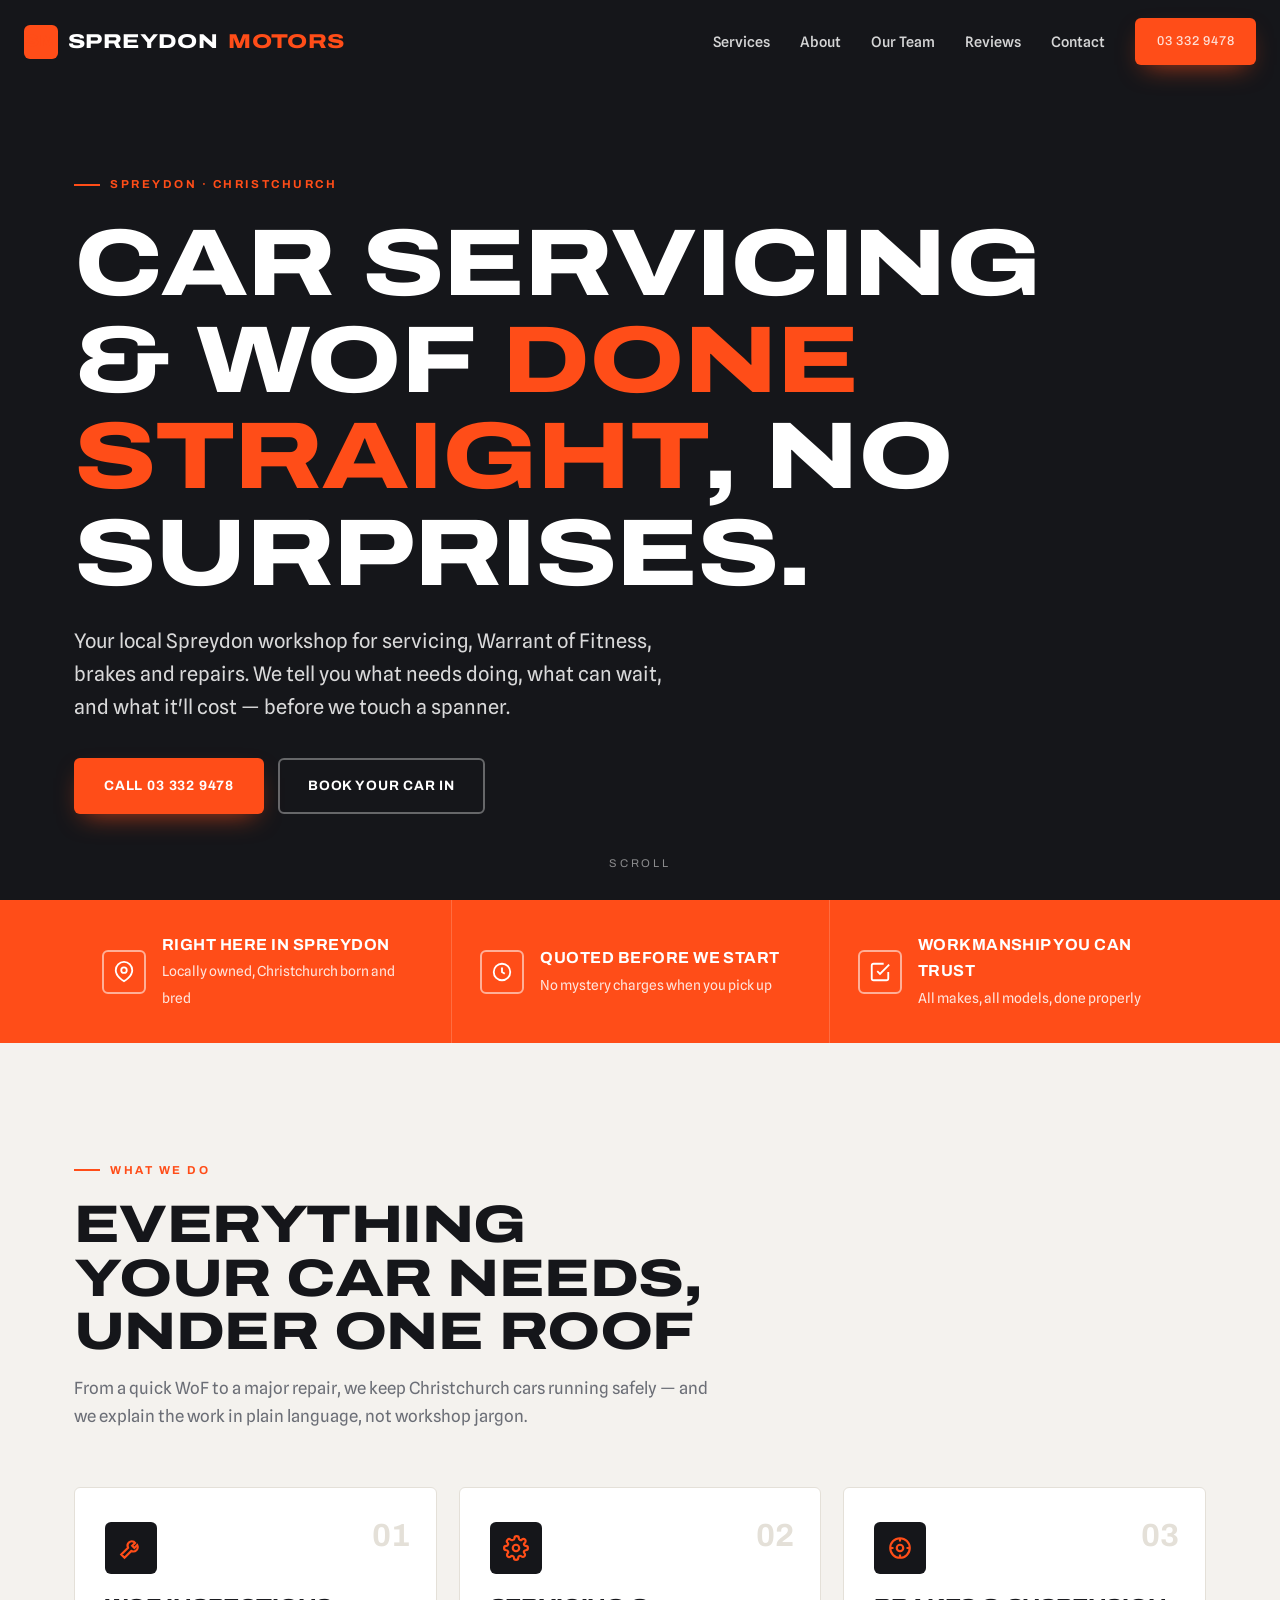
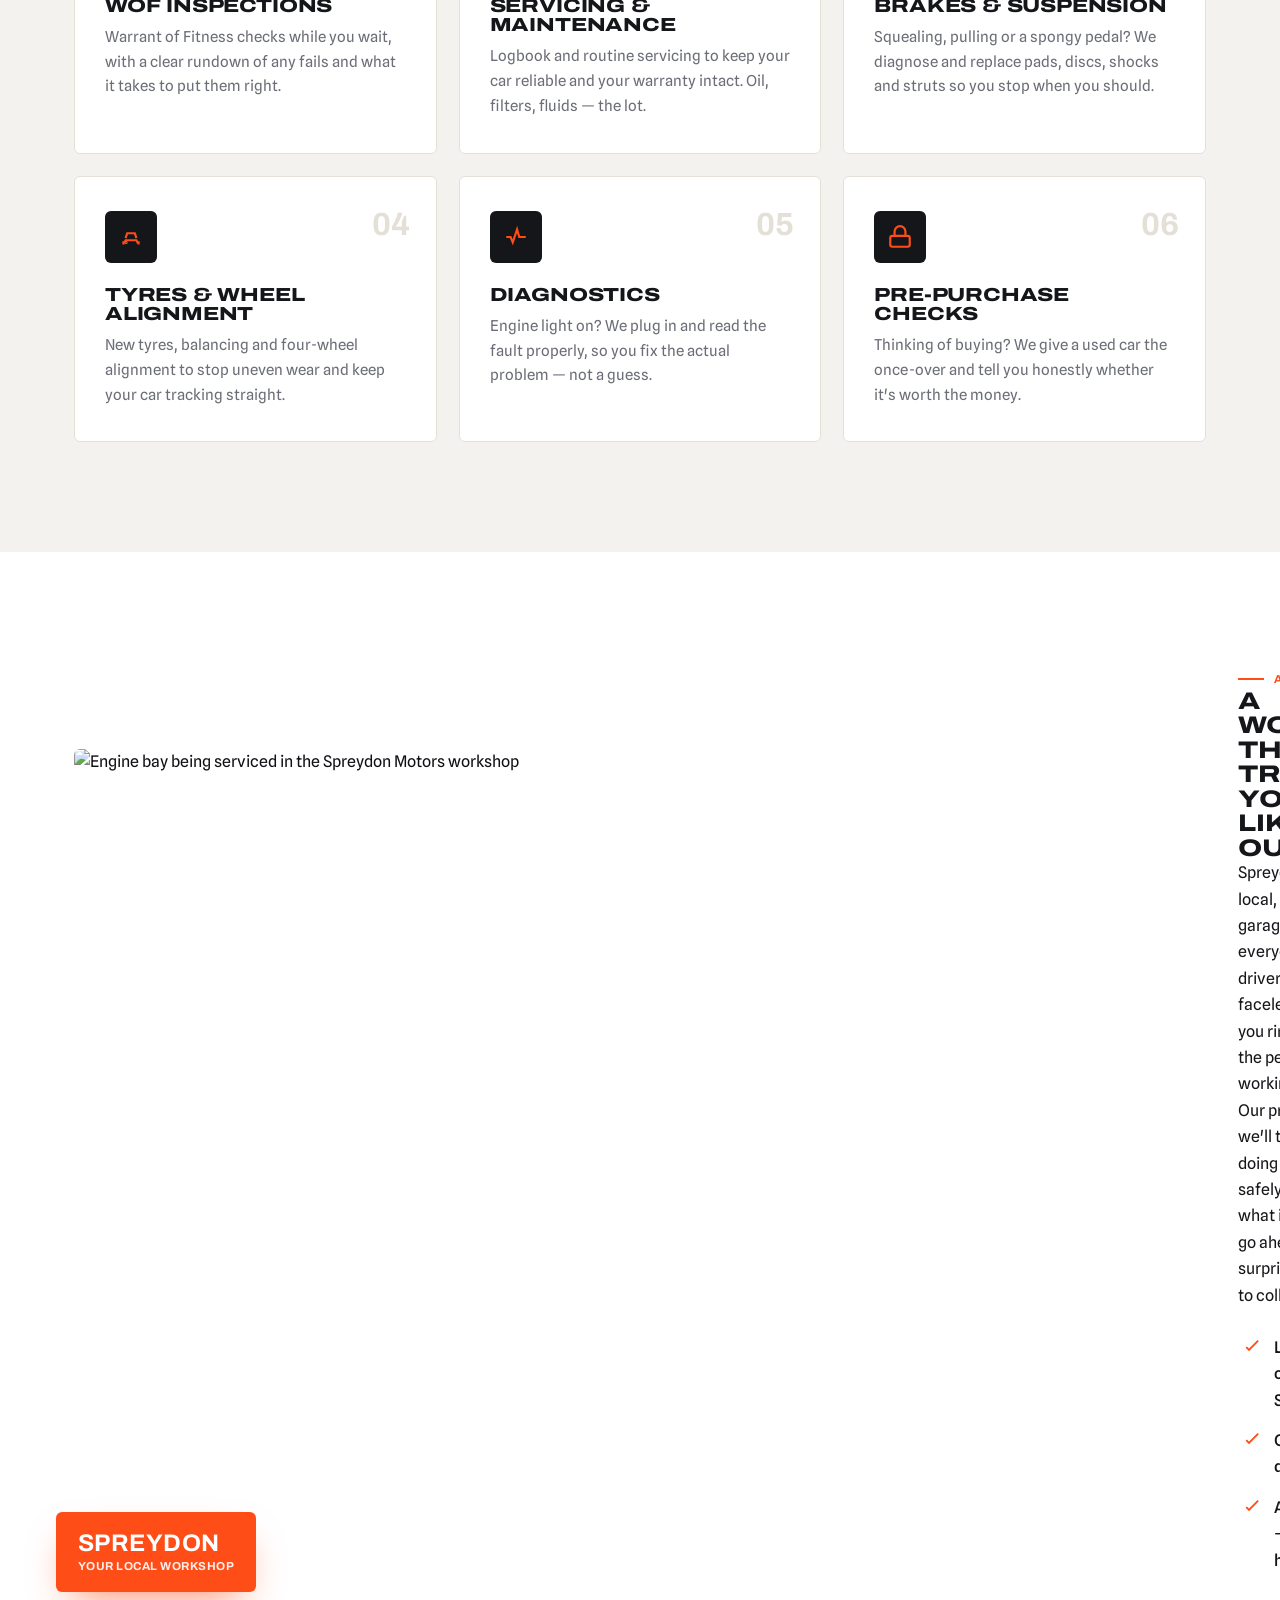
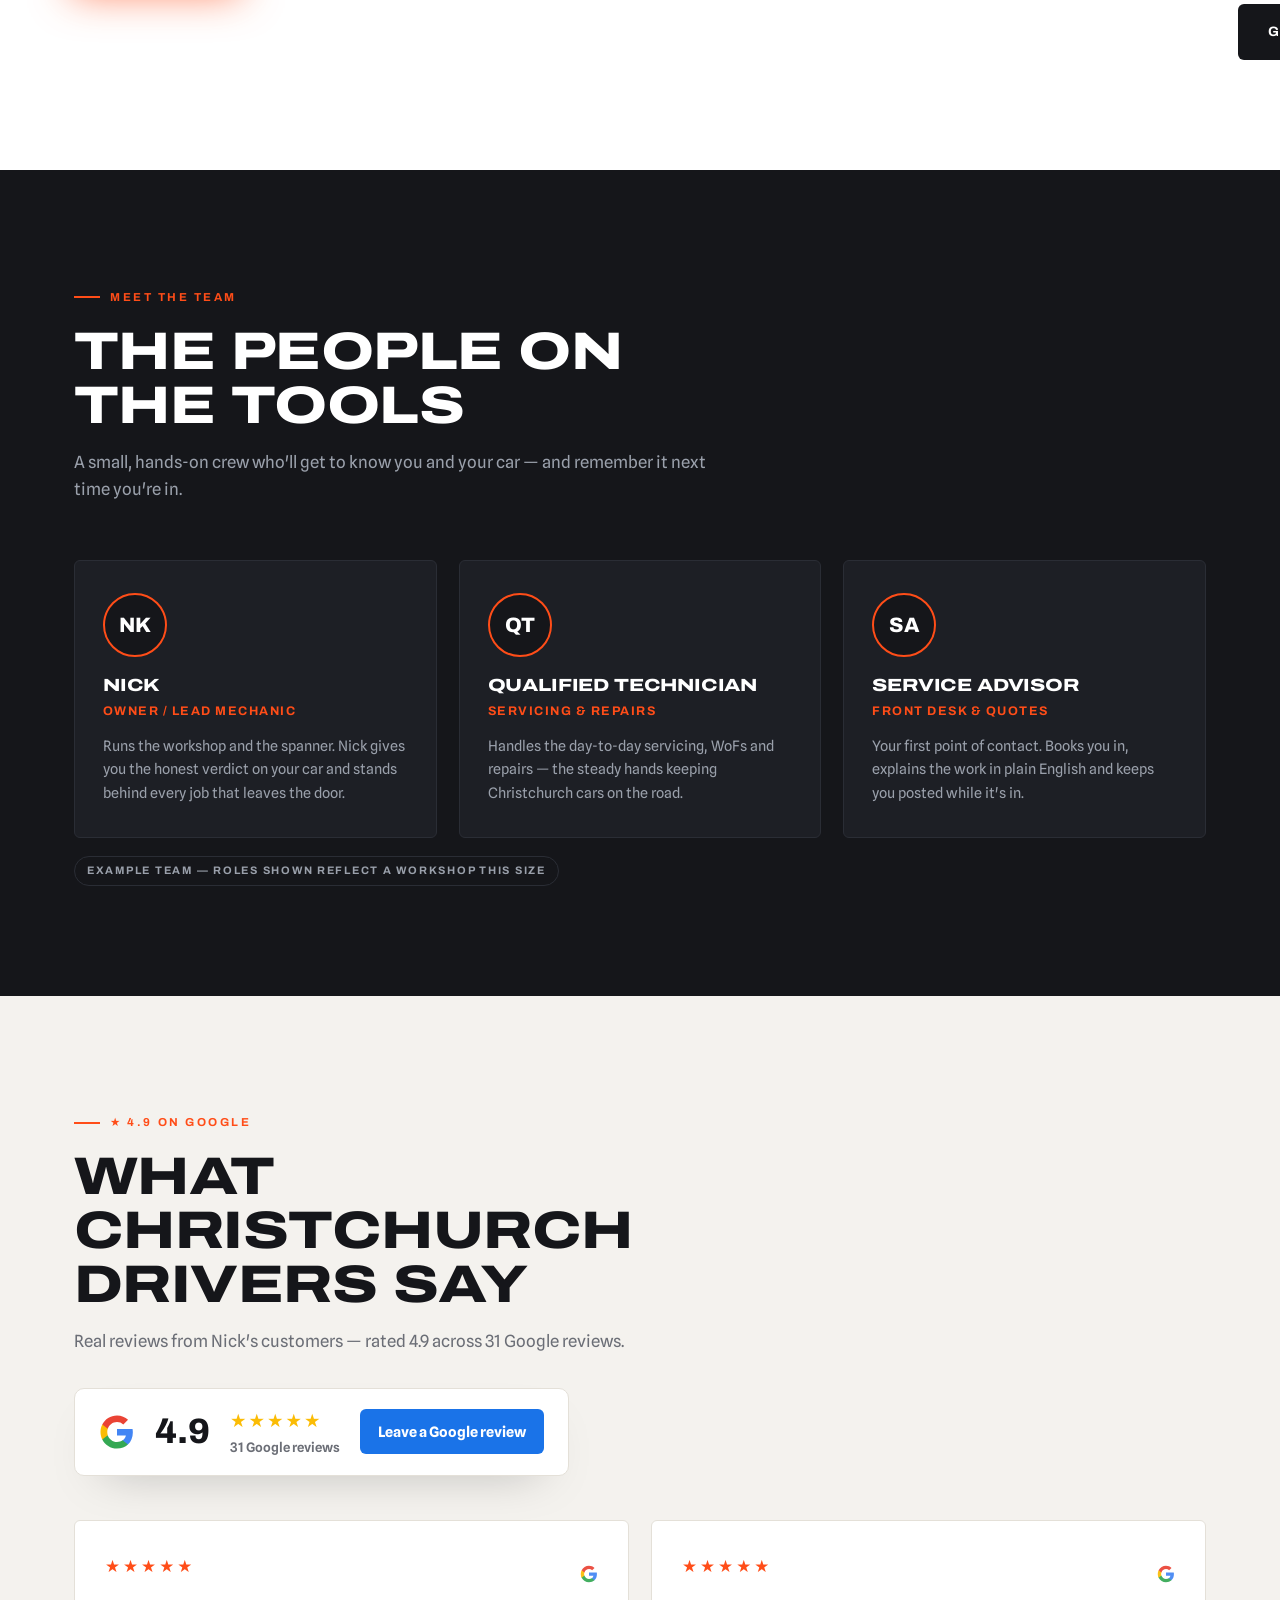
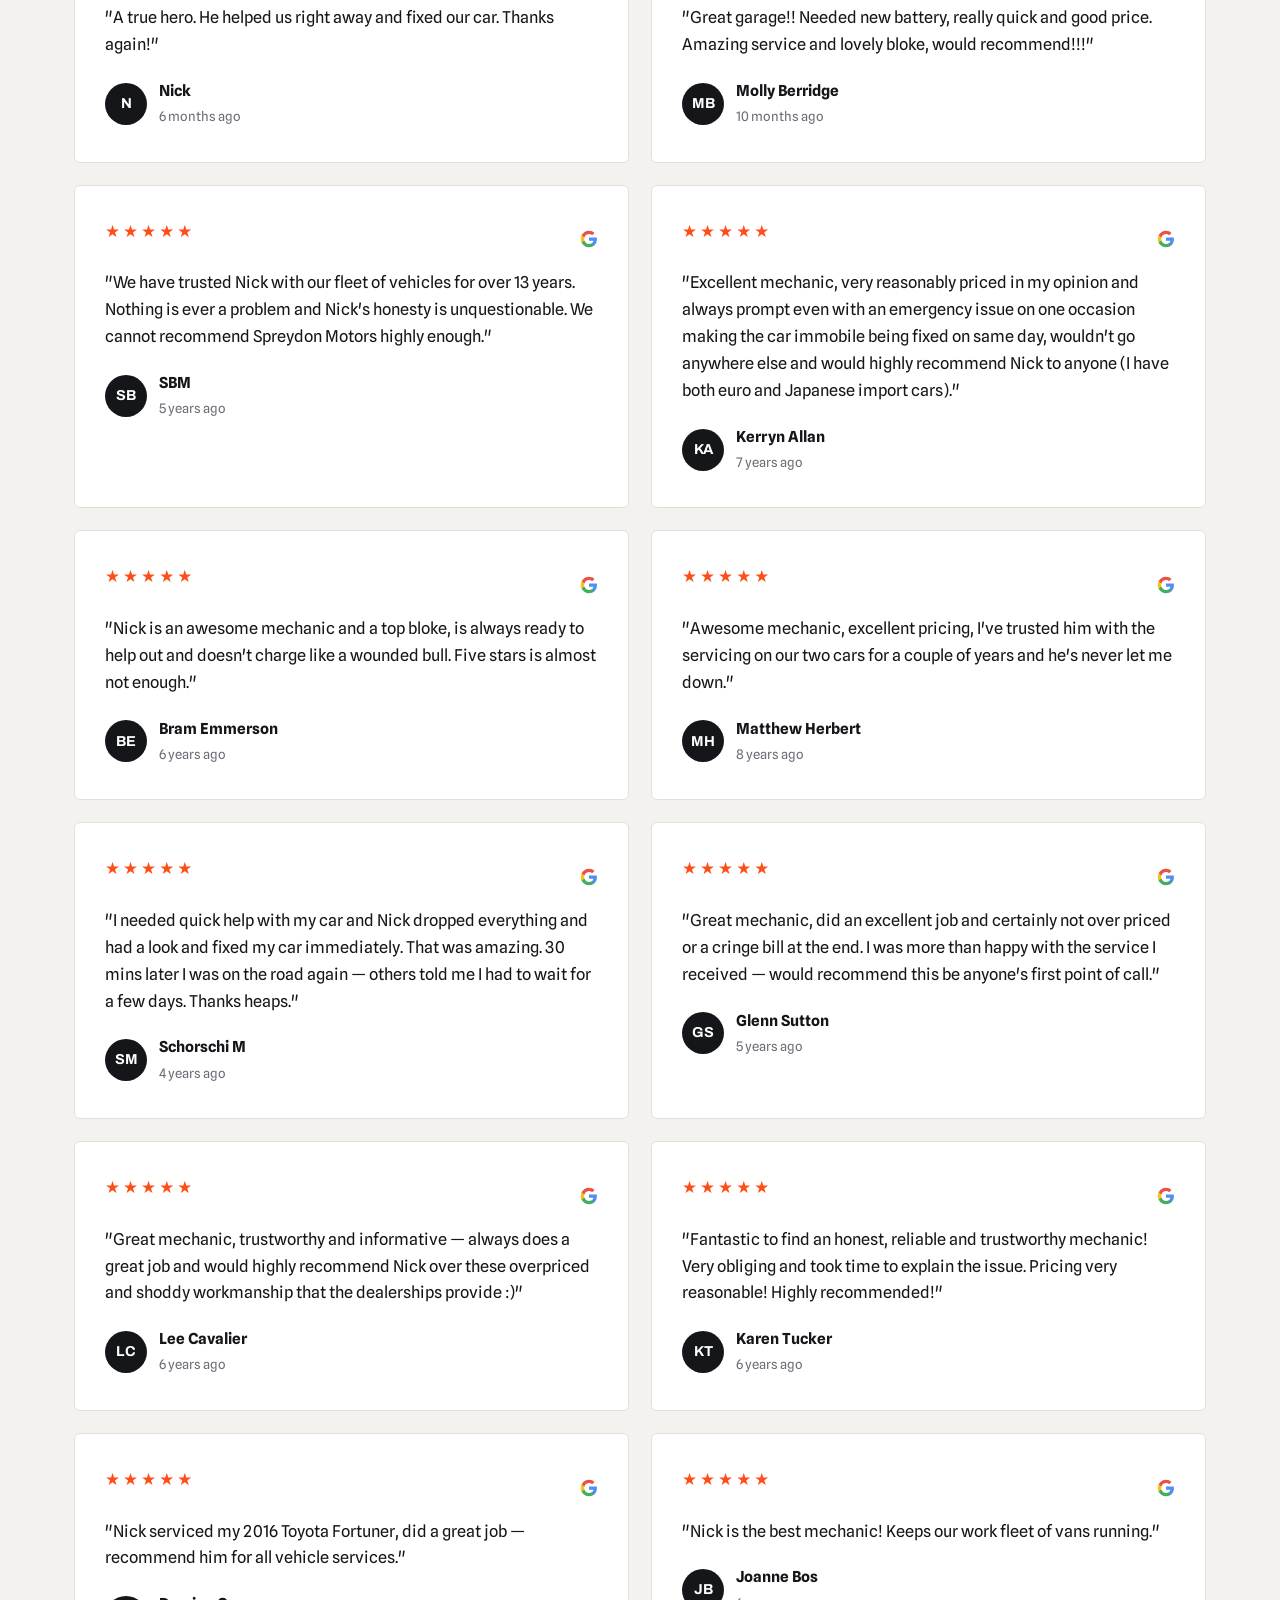
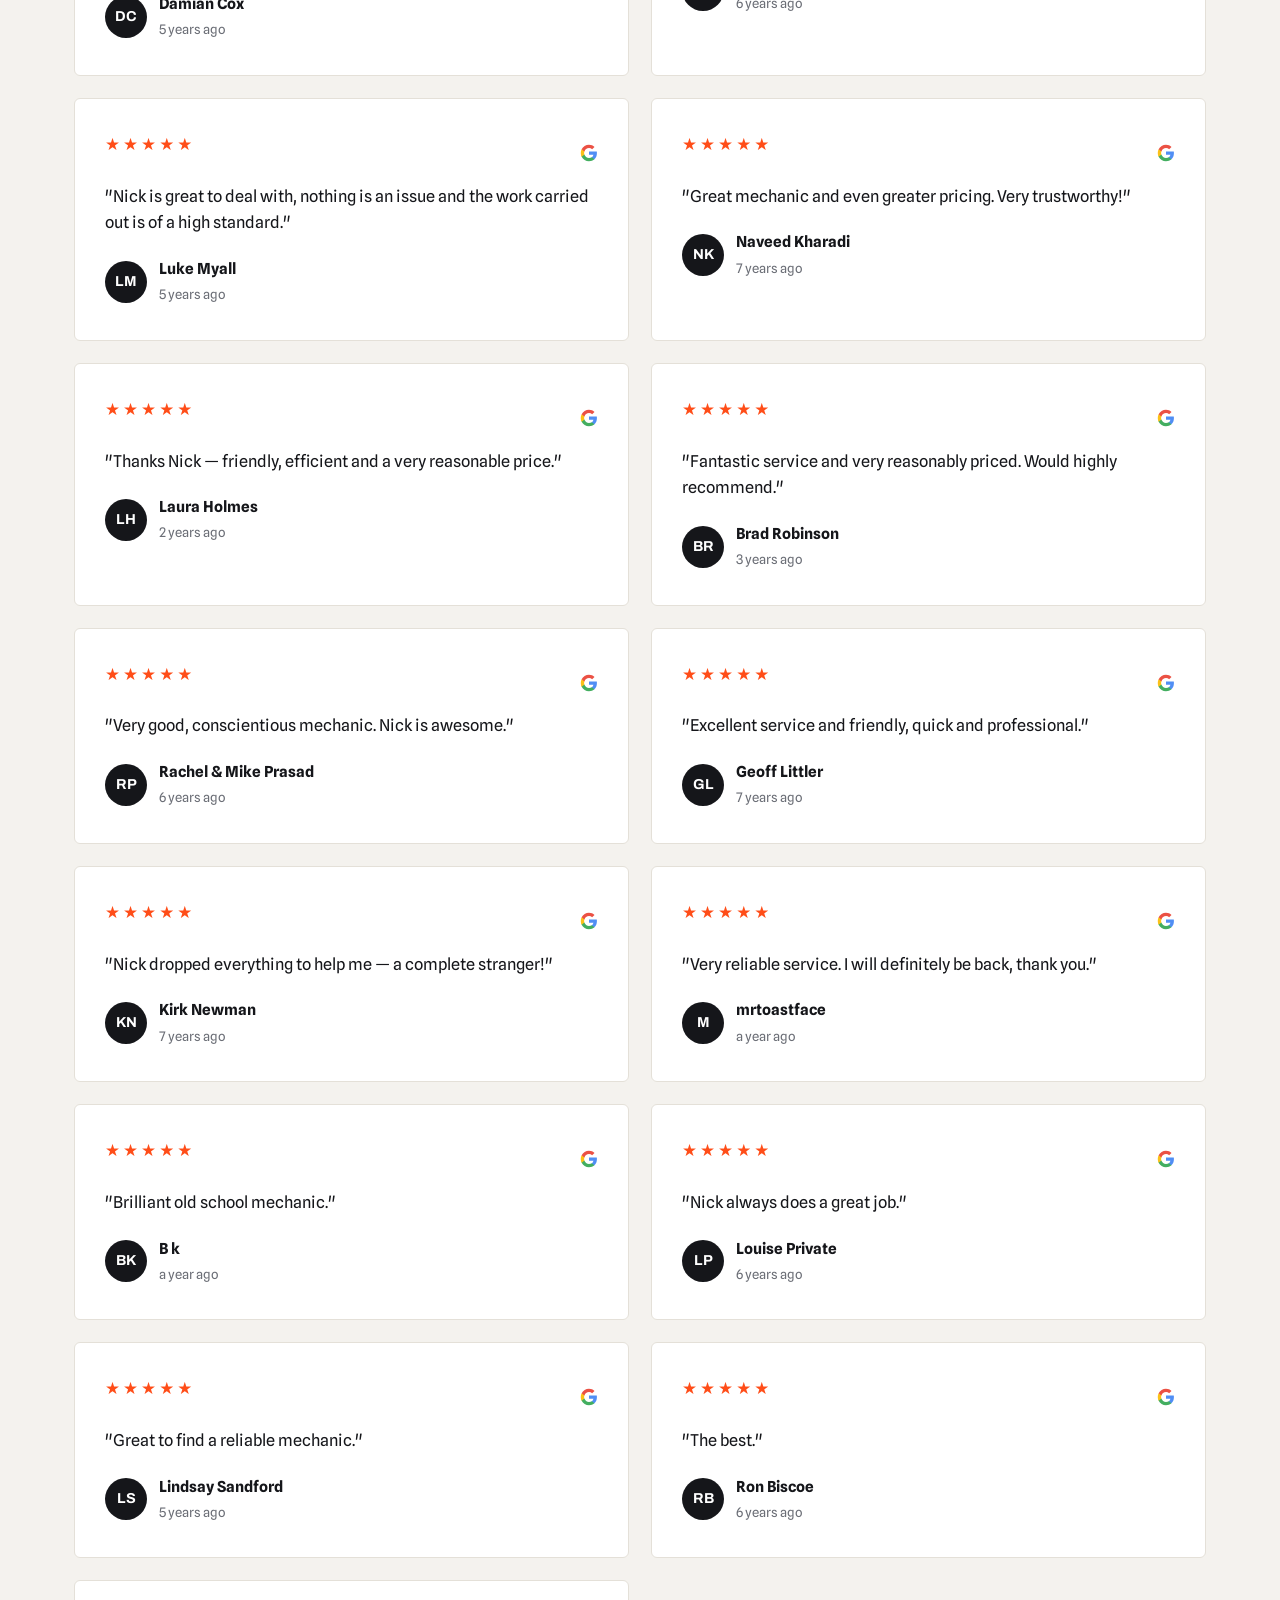
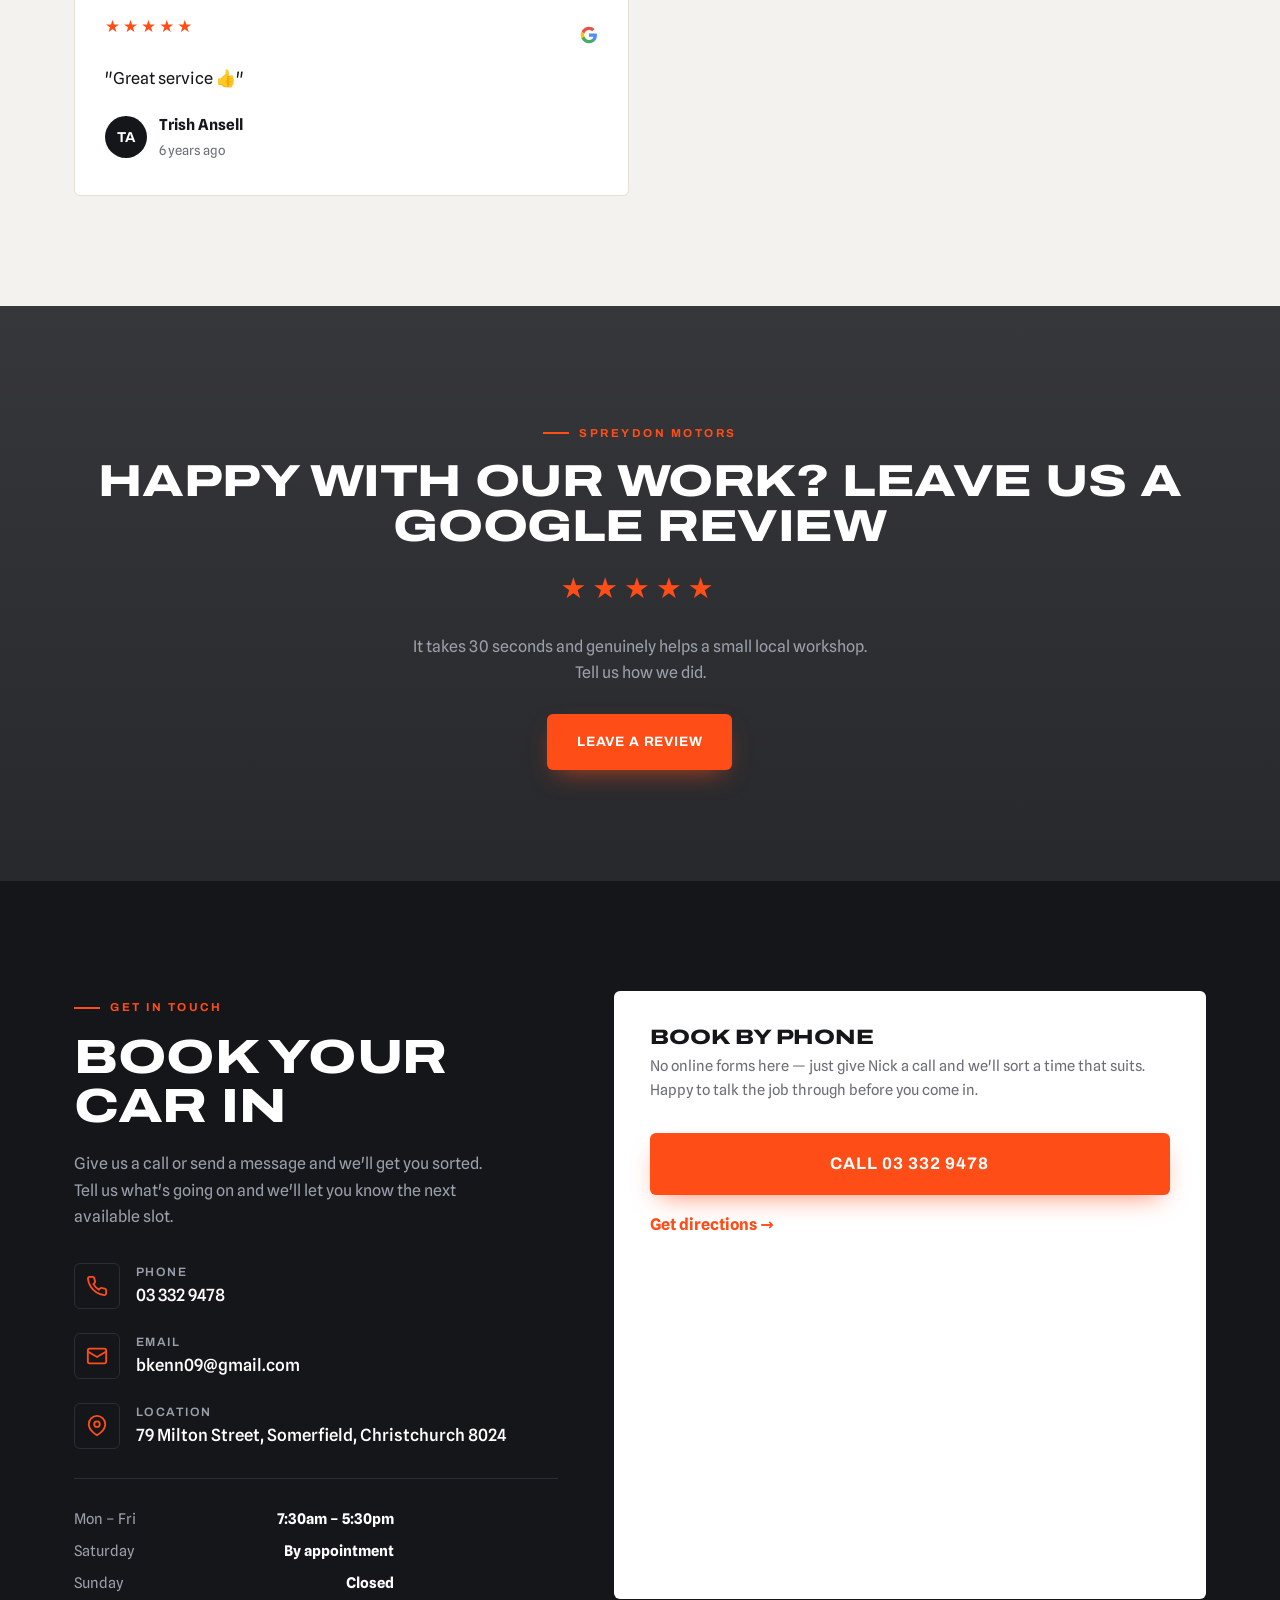
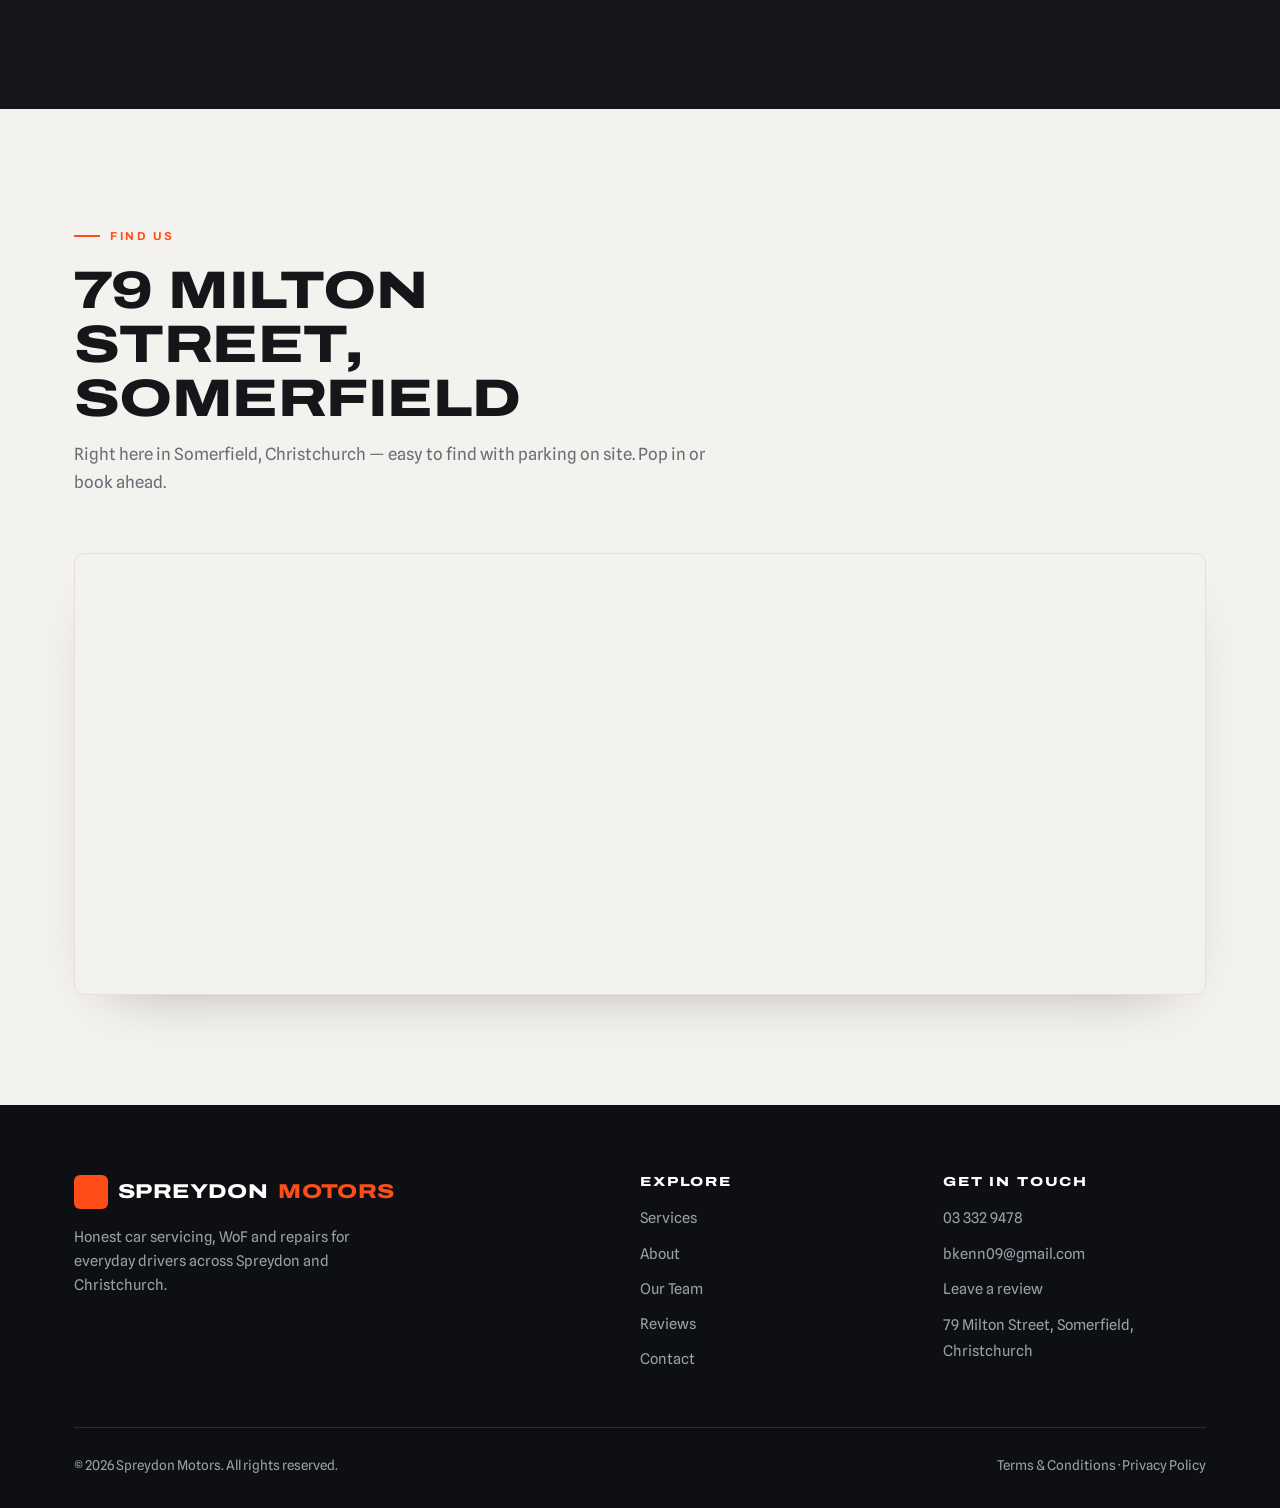
==== commit c6a7f98a: "Spreydon: remove booking/email form, replace with call + directions CTA" ====
--- a/index.html
+++ b/index.html
@@ -364,37 +364,10 @@
       </div>
 
       <div class="form reveal">
-        <h3>Request a booking</h3>
-        <p>We'll get back to you to confirm a time. No obligation.</p>
-        <form action="https://formsubmit.co/bkenn09@gmail.com" method="POST">
-          <input type="hidden" name="_subject" value="New booking request — Spreydon Motors website">
-          <input type="hidden" name="_captcha" value="false">
-          <input type="hidden" name="_template" value="table">
-          <input type="text" name="_honey" style="display:none">
-          <div class="field-row">
-            <div class="field"><label>Name</label><input type="text" name="Name" required placeholder="Your name"></div>
-            <div class="field"><label>Phone</label><input type="tel" name="Phone" required placeholder="Best contact number"></div>
-          </div>
-          <div class="field-row">
-            <div class="field"><label>Email</label><input type="email" name="Email" placeholder="you@email.com"></div>
-            <div class="field"><label>Vehicle</label><input type="text" name="Vehicle make &amp; model" placeholder="e.g. 2014 Toyota Corolla"></div>
-          </div>
-          <div class="field">
-            <label>What do you need?</label>
-            <select name="Service needed">
-              <option>WoF inspection</option>
-              <option>Service / maintenance</option>
-              <option>Brakes or suspension</option>
-              <option>Tyres / wheel alignment</option>
-              <option>Diagnostics (warning light)</option>
-              <option>Pre-purchase check</option>
-              <option>Something else</option>
-            </select>
-          </div>
-          <div class="field"><label>Tell us about the job</label><textarea name="Job details" placeholder="What's going on with the car, and any dates that suit?"></textarea></div>
-          <button type="submit" class="btn btn--accent">Send booking request</button>
-          <p class="form__note">Or just call us on 03 332 9478 — we're happy to talk it through.</p>
-        </form>
+        <h3>Book by phone</h3>
+        <p>No online forms here — just give Nick a call and we'll sort a time that suits. Happy to talk the job through before you come in.</p>
+        <a href="tel:+6433329478" class="btn btn--accent" style="width:100%;justify-content:center;font-size:1.05rem;">Call 03 332 9478</a>
+        <a href="https://www.google.com/maps/dir/?api=1&destination=79%20Milton%20Street,%20Somerfield,%20Christchurch%208024" target="_blank" rel="noopener" style="display:inline-flex;align-items:center;gap:6px;margin-top:18px;color:var(--accent);font-weight:700;text-decoration:none;">Get directions →</a>
       </div>
     </div>
   </div>
--- a/styles.css
+++ b/styles.css
@@ -73,6 +73,19 @@
 .section--dark { background: var(--ink); color: #fff; }
 
 .section-head { max-width: 640px; margin-bottom: 56px; }
+.g-summary{display:flex;align-items:center;gap:20px;flex-wrap:wrap;background:#fff;border:1px solid var(--line);border-radius:10px;padding:16px 24px;box-shadow:0 20px 50px -30px rgba(0,0,0,.35);width:fit-content;margin:-24px 0 44px}
+.g-logo{display:inline-flex;align-items:center}
+.g-score{font-family:var(--font-display);font-weight:800;font-size:2.2rem;color:var(--ink);line-height:1}
+.g-stars{display:flex;flex-direction:column;gap:2px}
+.g-stars .stars{color:#fbbc05;font-size:1.15rem;letter-spacing:2px}
+.g-sub{font-size:.82rem;color:var(--muted);font-weight:600}
+.g-btn{background:#1a73e8;color:#fff;font-weight:700;padding:11px 18px;border-radius:6px;font-size:.9rem;text-decoration:none;transition:.2s;white-space:nowrap}
+.g-btn:hover{background:#1668d6}
+.review__top{display:flex;align-items:center;justify-content:space-between;margin-bottom:8px}
+.rev-g{display:inline-flex;opacity:.92}
+.review__stars{color:#fbbc05}
+.map-embed{border-radius:10px;overflow:hidden;border:1px solid var(--line);box-shadow:0 24px 60px -40px rgba(0,0,0,.4);line-height:0}
+.map-embed iframe{display:block;width:100%}
 .section-head h2 {
   font-size: clamp(2rem, 4.6vw, 3.3rem);
   margin: 18px 0 16px;
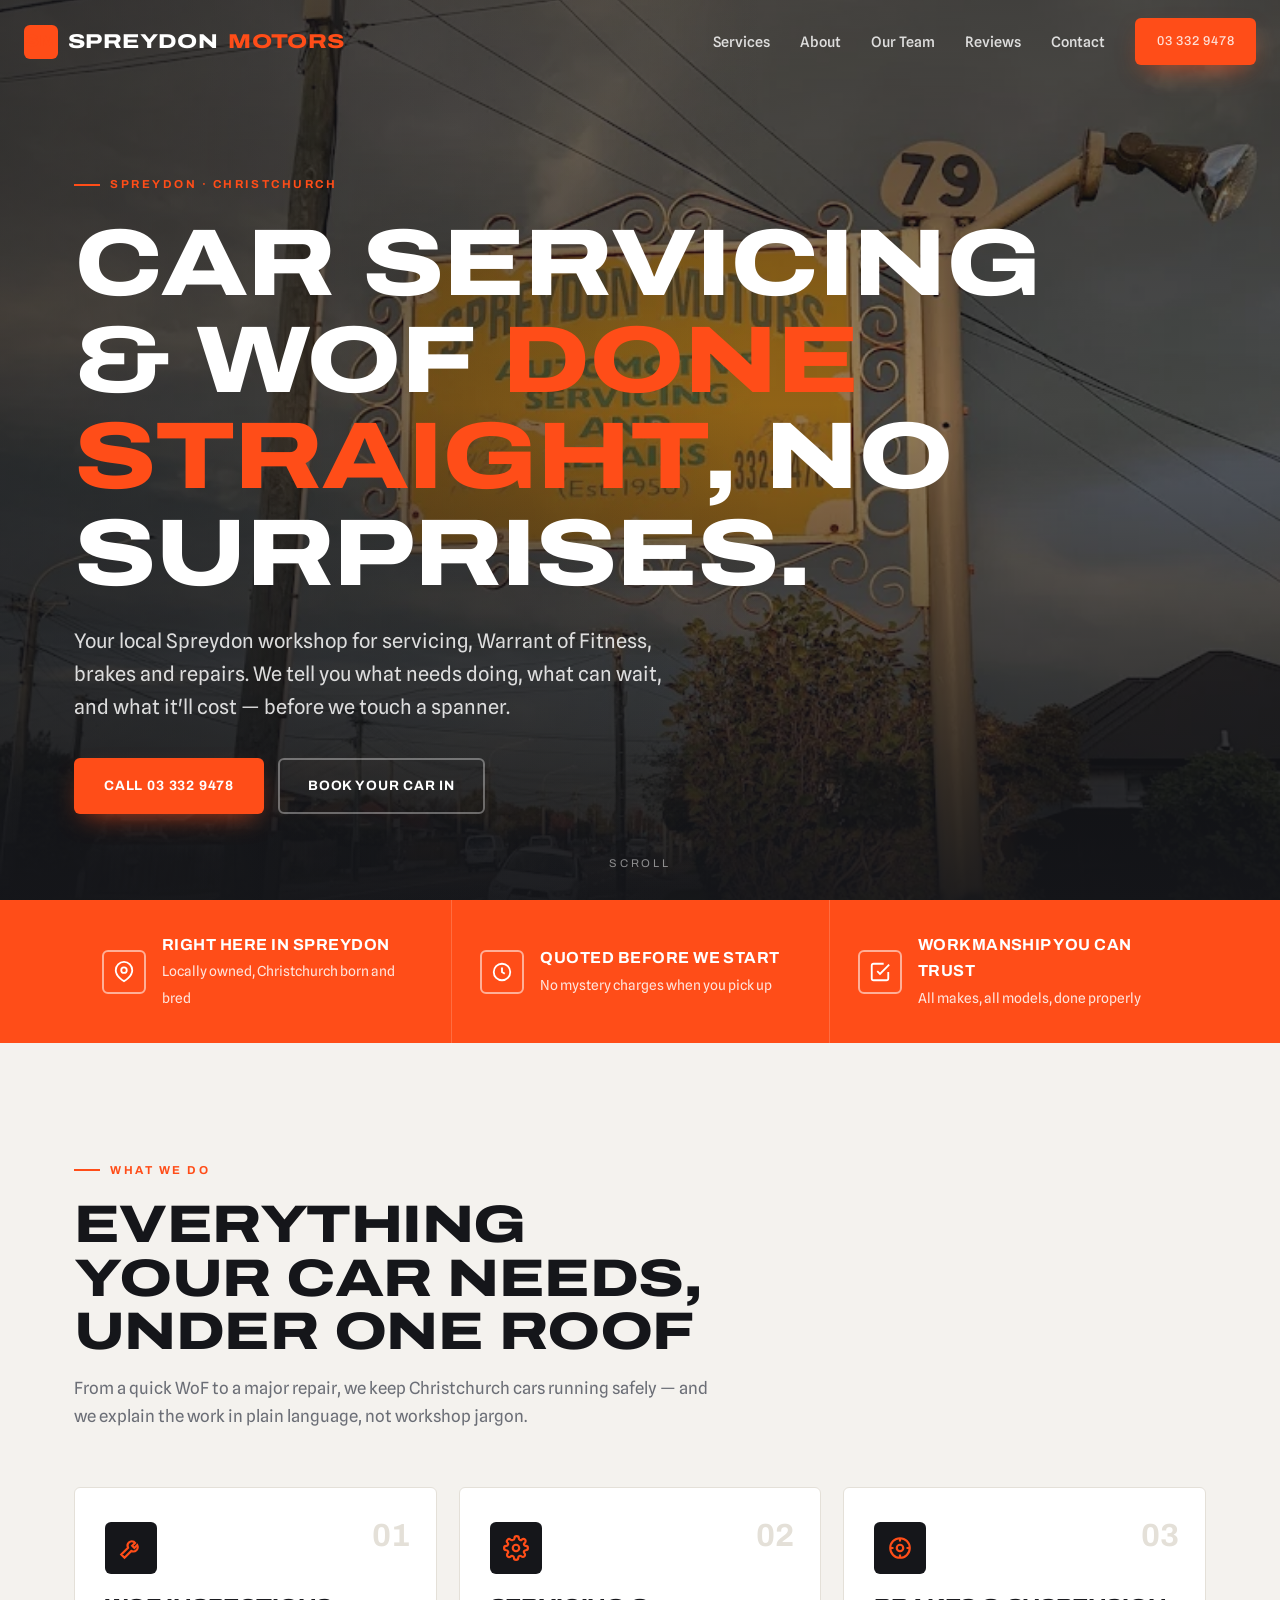
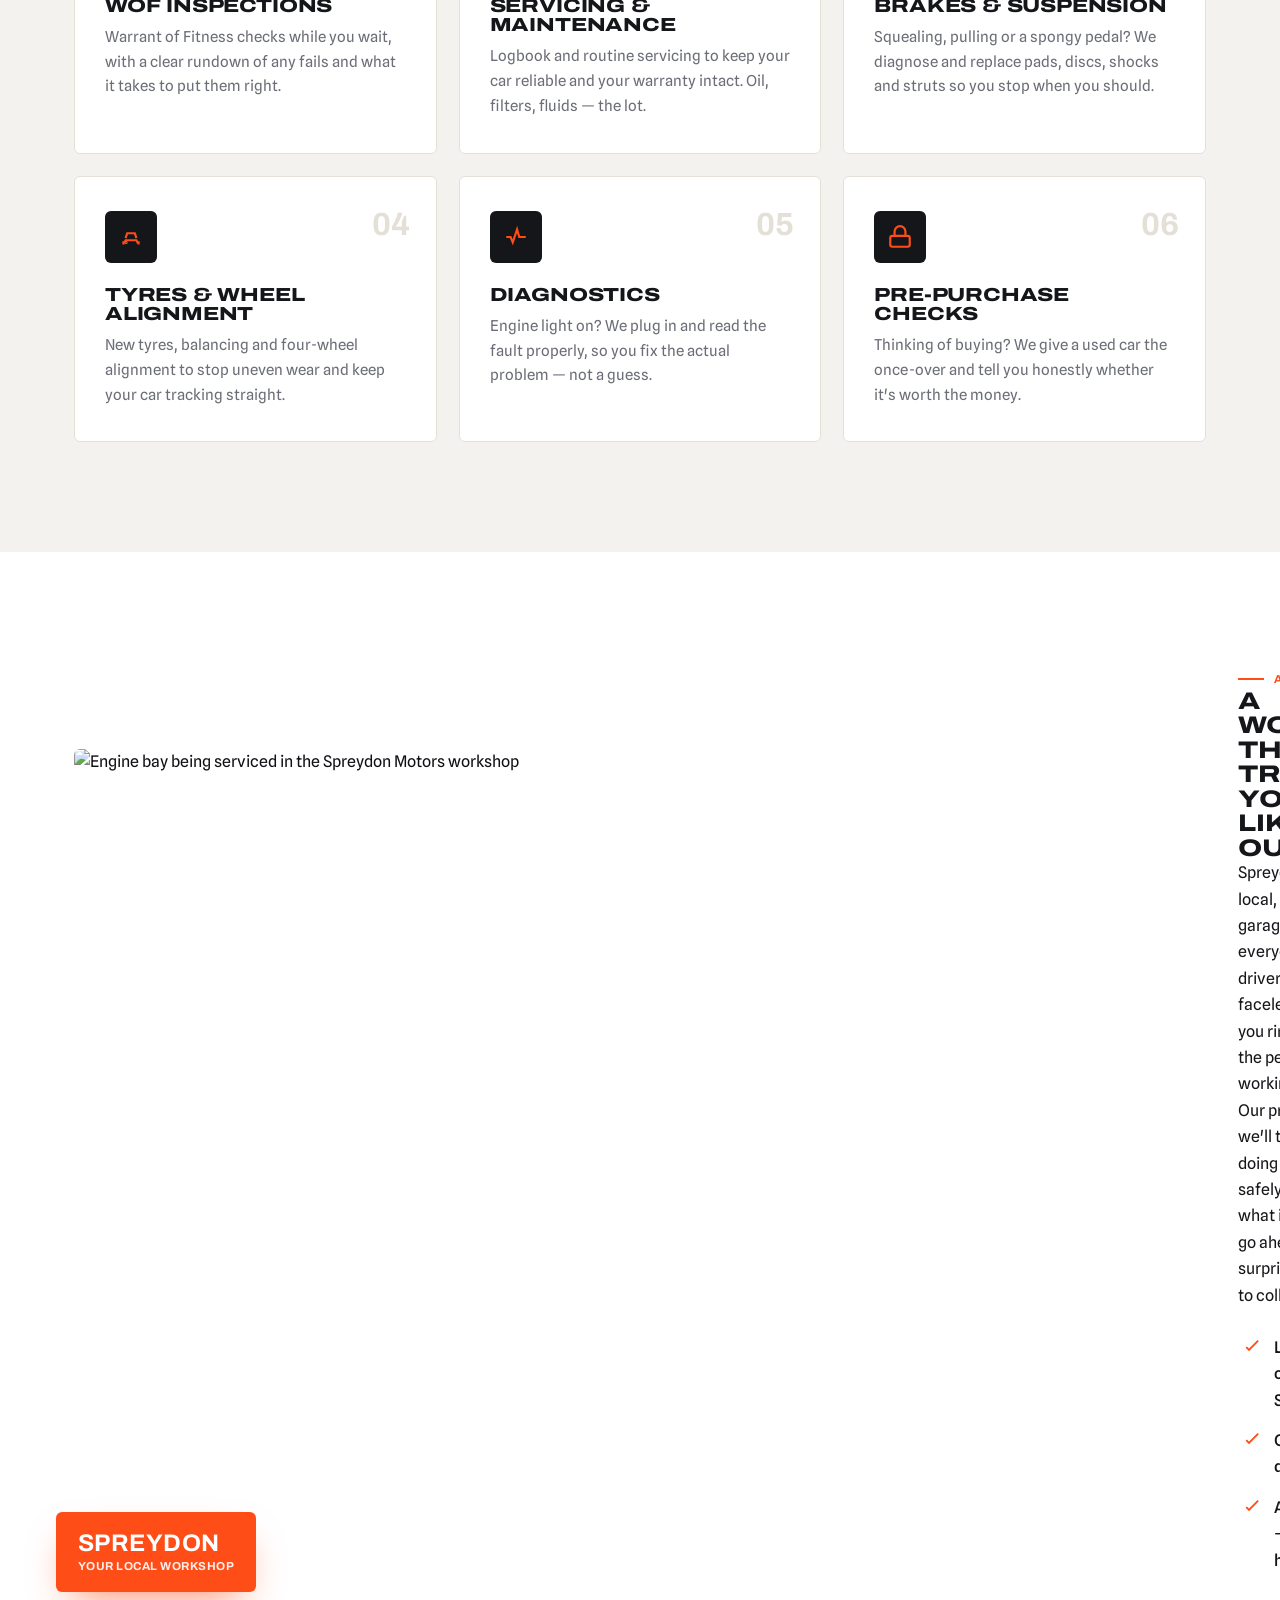
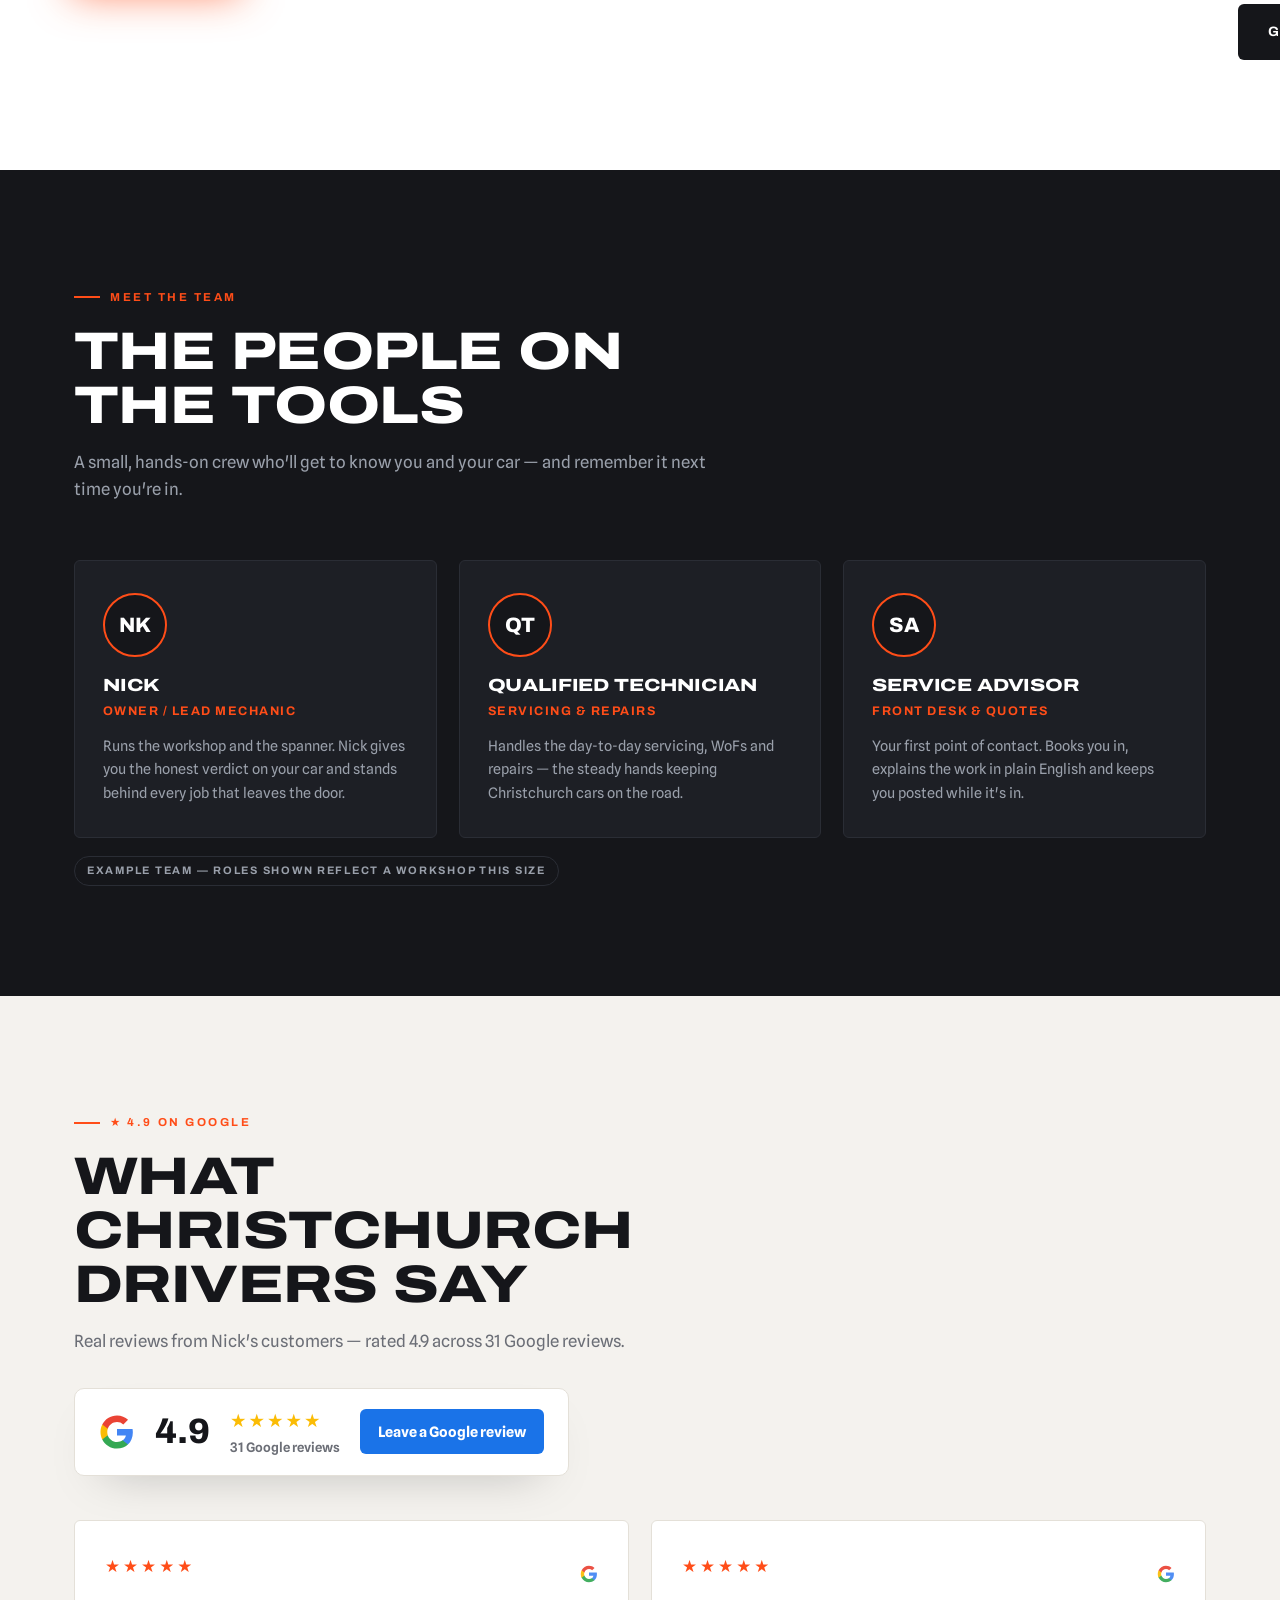
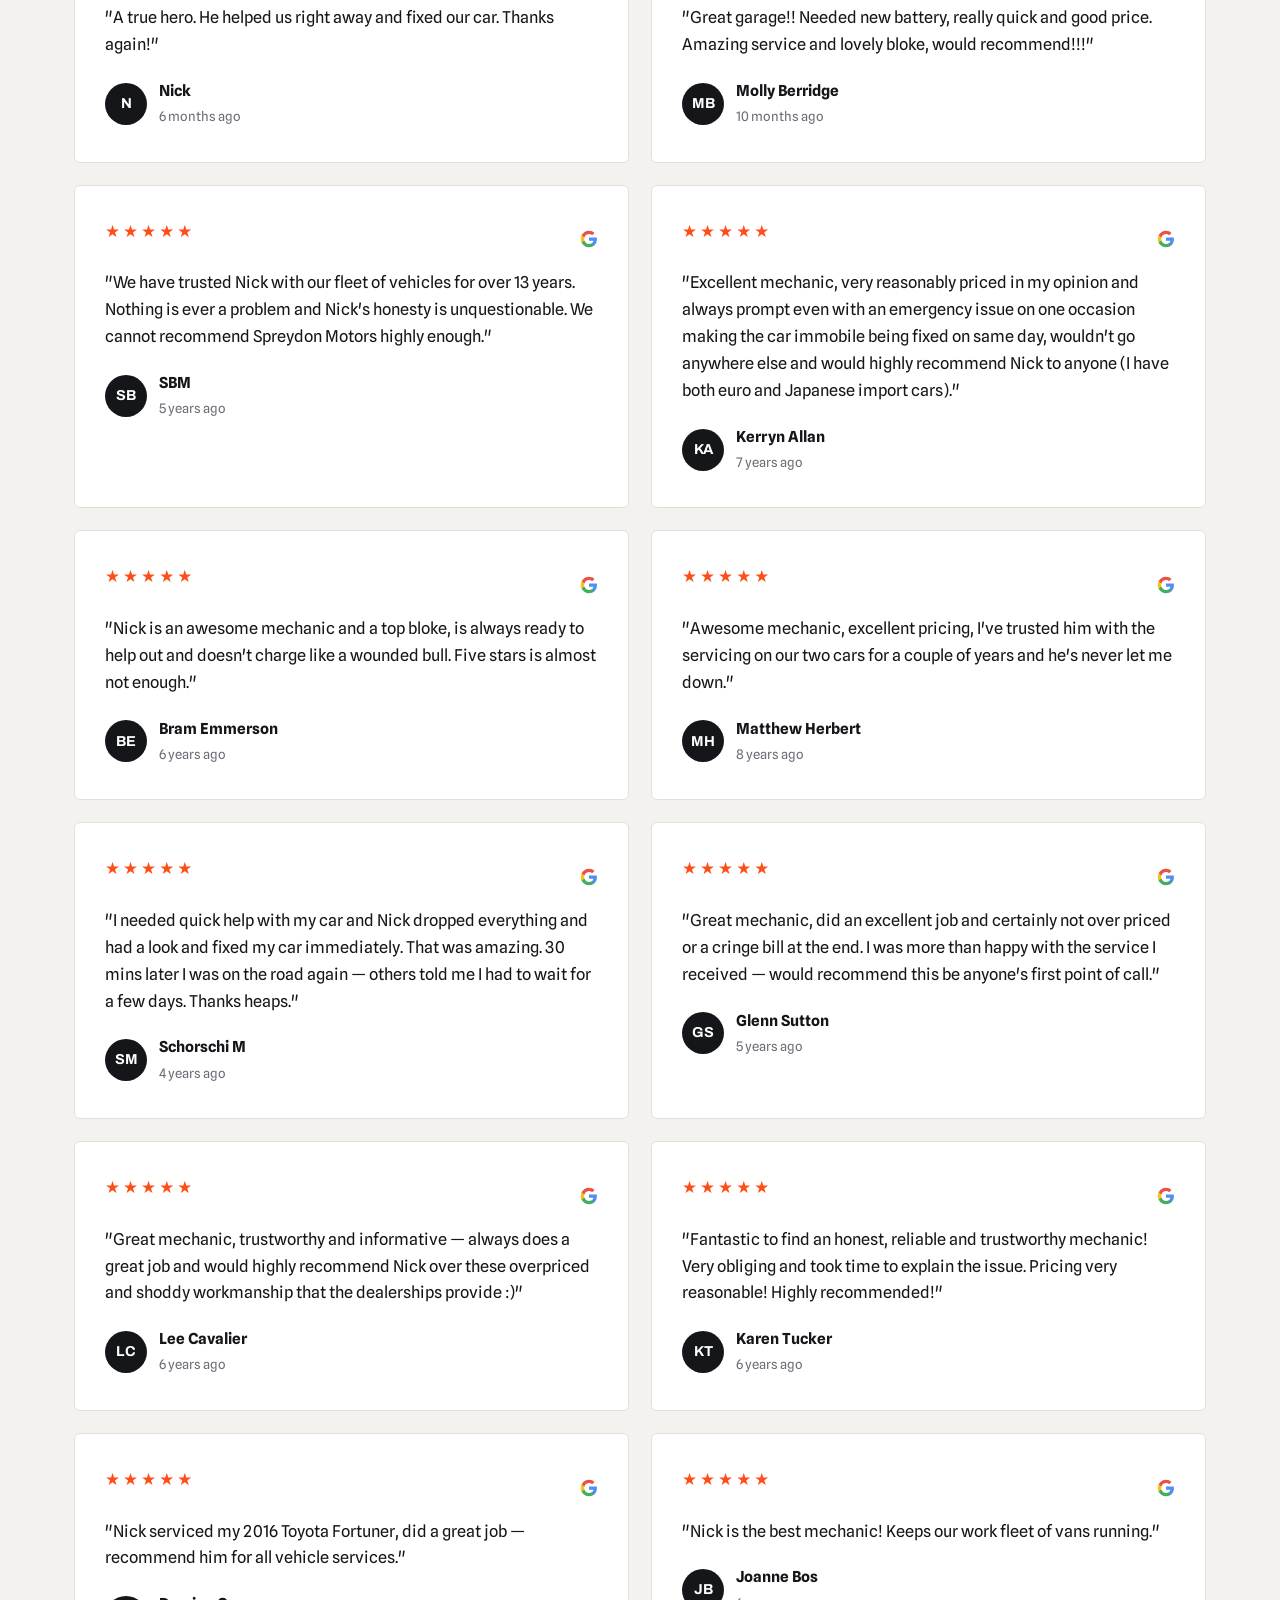
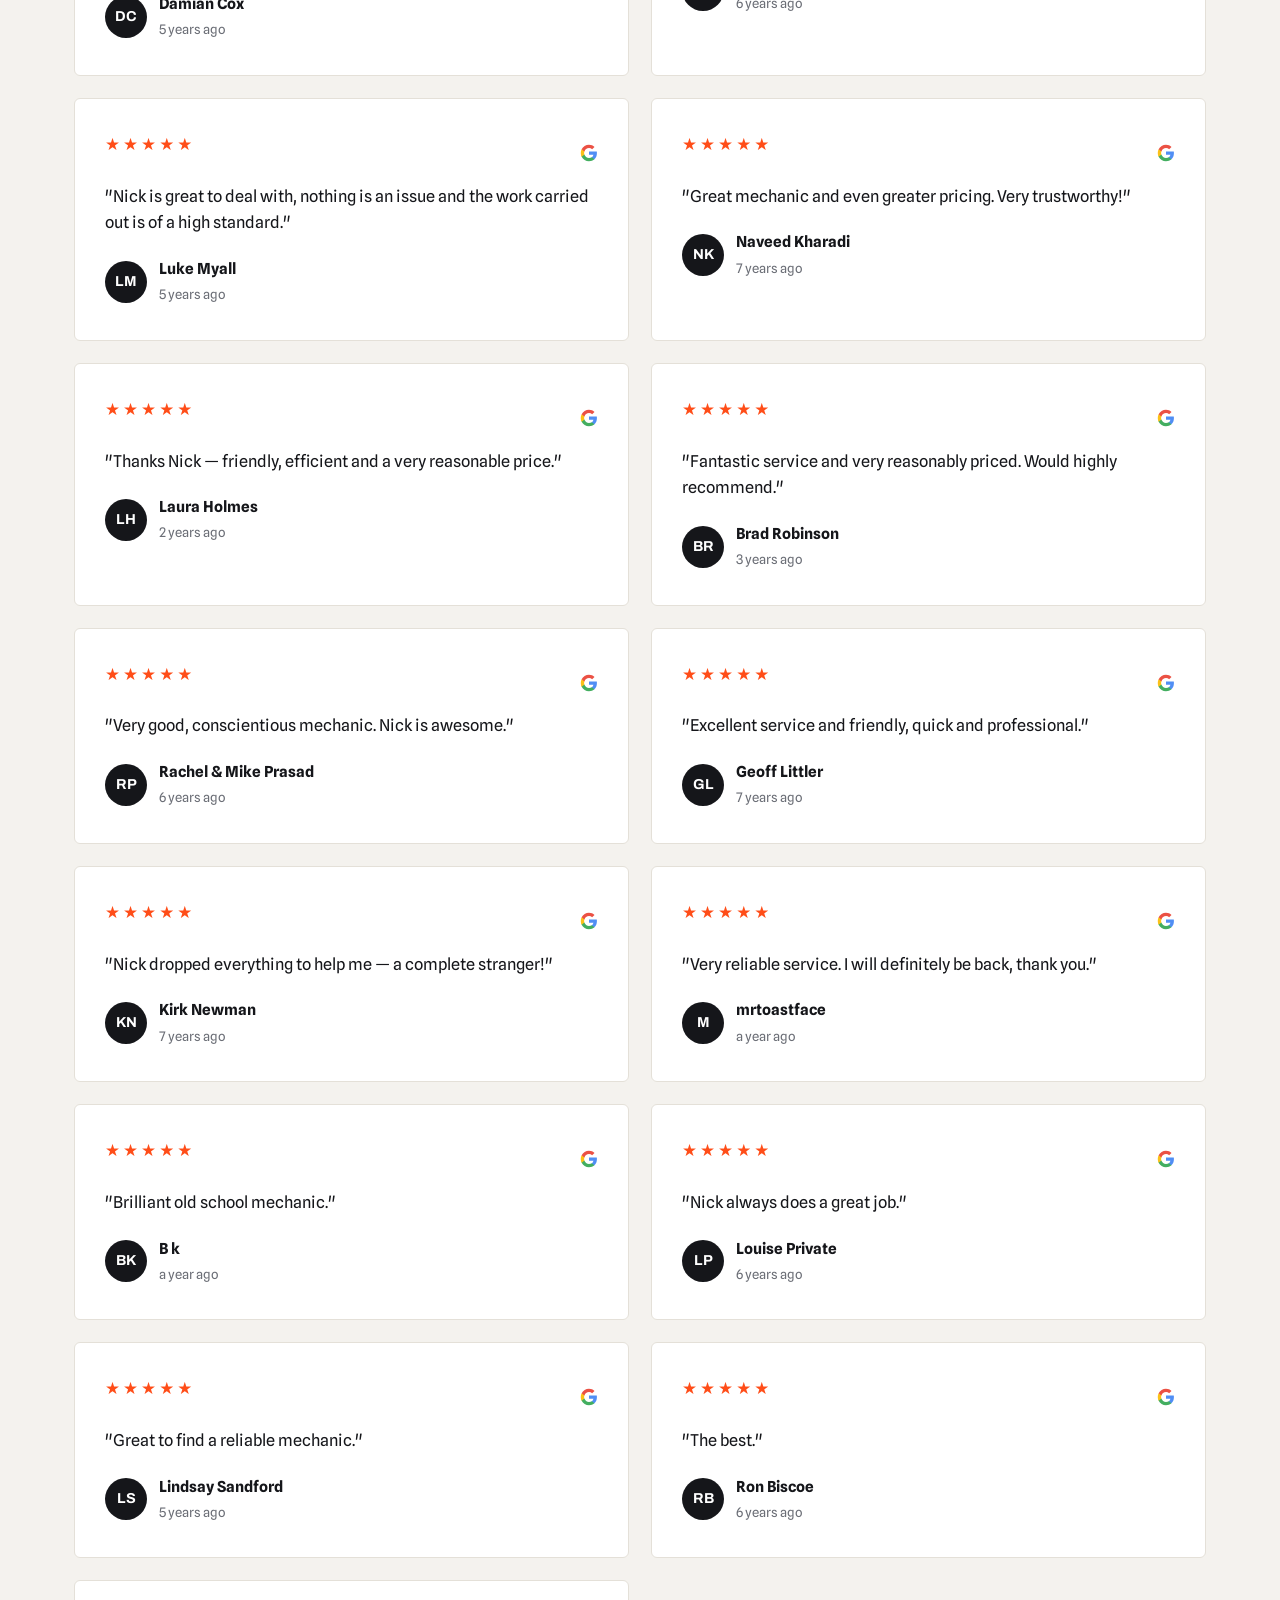
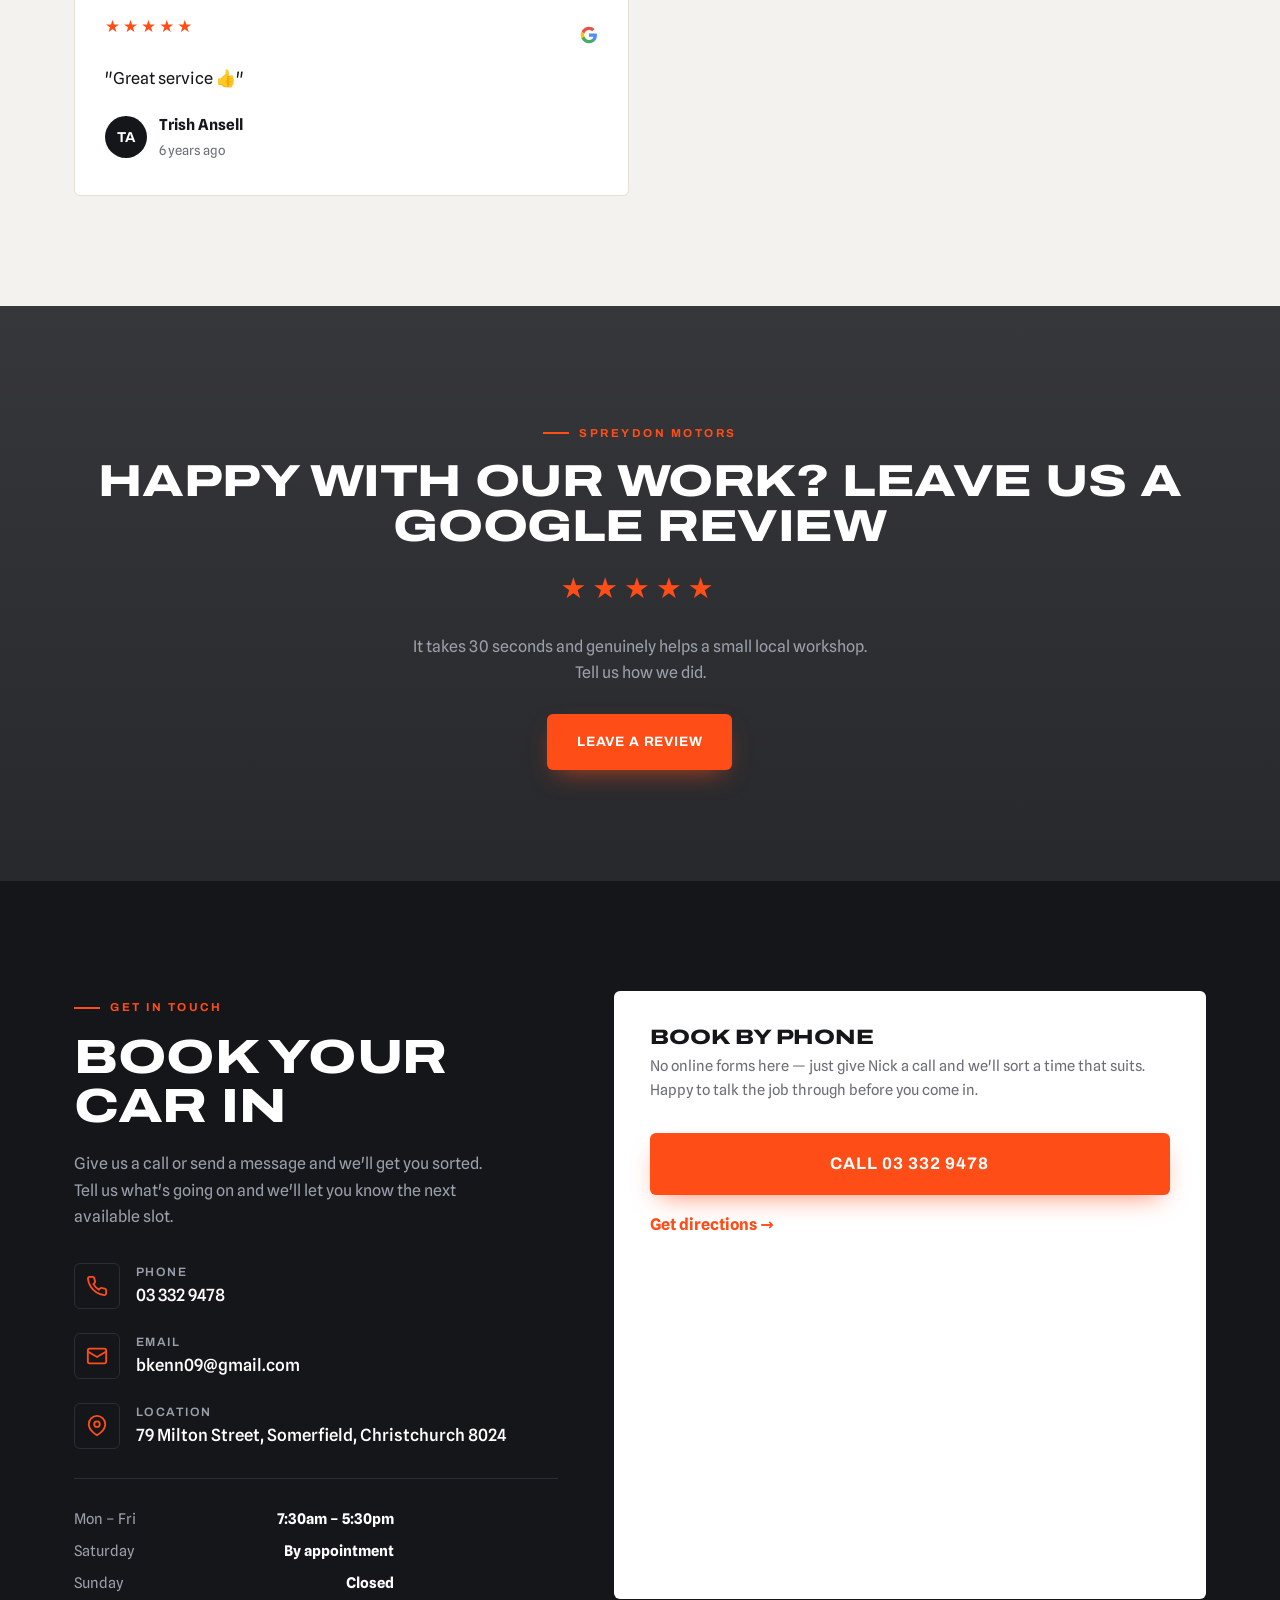
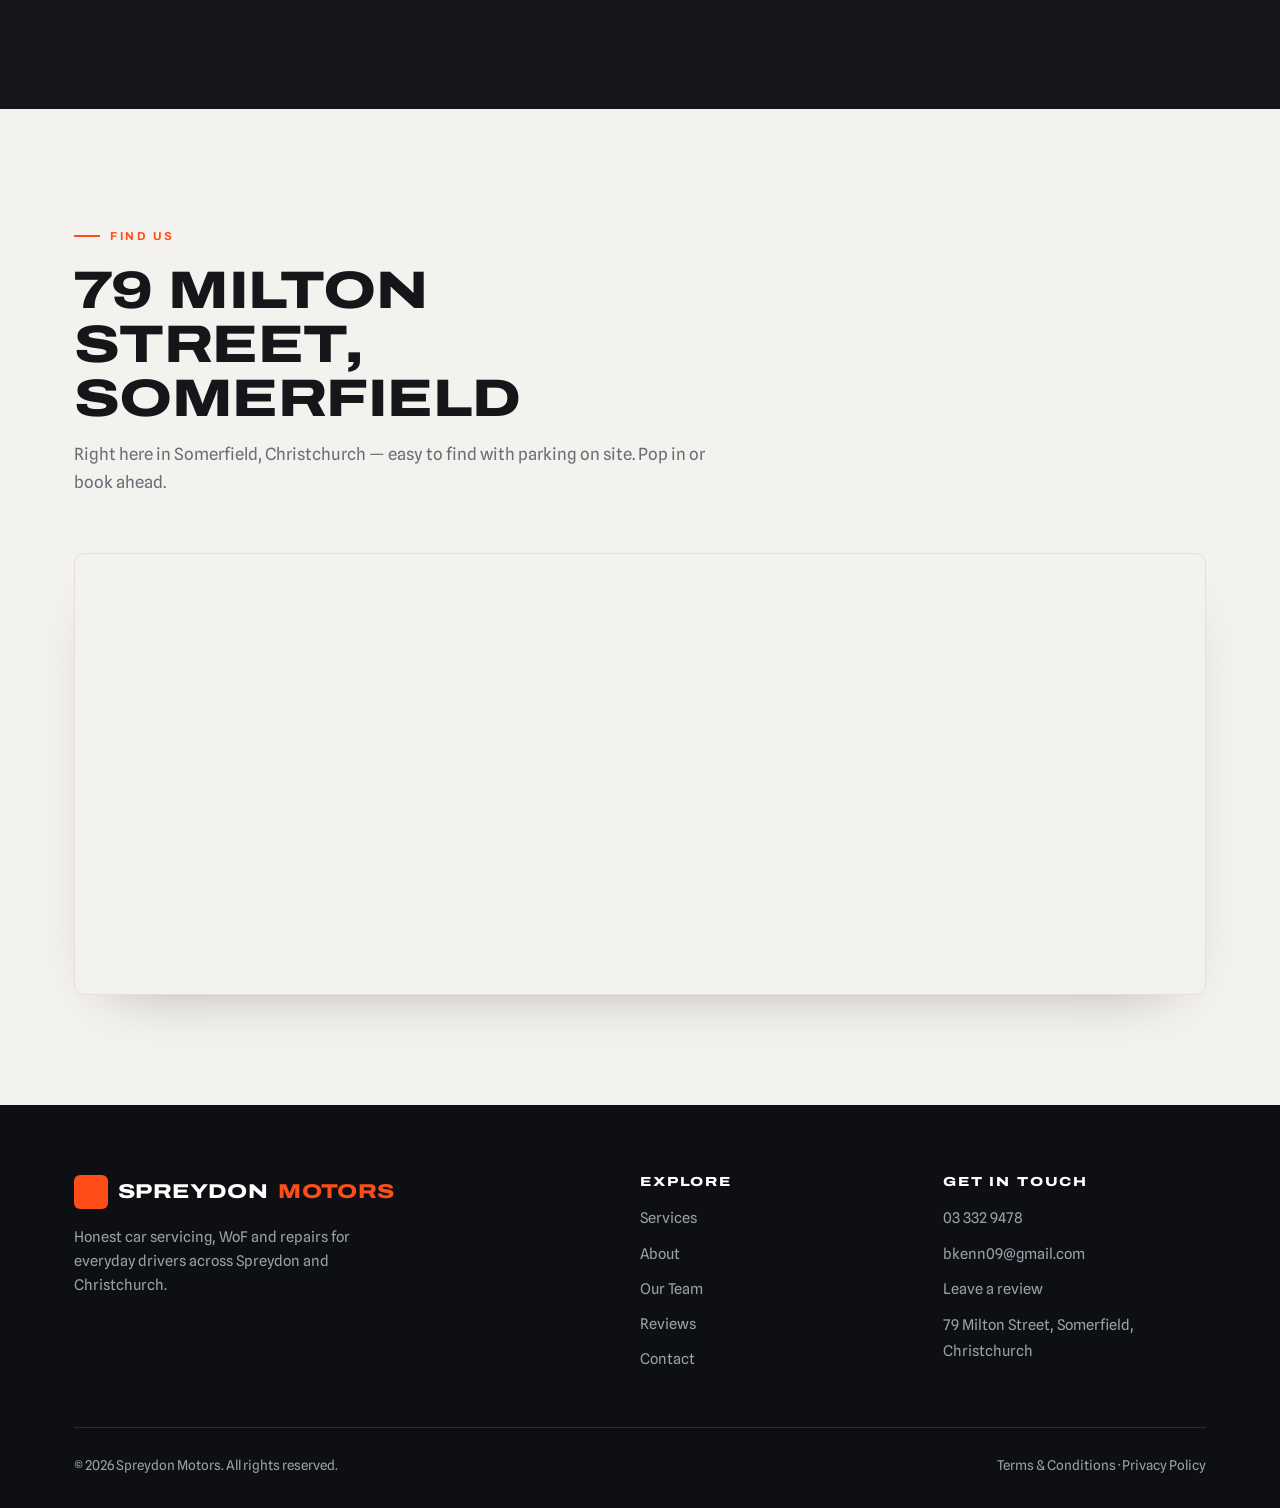
==== commit 15d01ed9: "Hero: use real Spreydon Motors sign photo; add top padding so eyebrow clears the nav" ====
--- a/index.html
+++ b/index.html
@@ -37,9 +37,7 @@
 <!-- Hero -->
 <header class="hero" id="top">
   <div class="hero__slides">
-    <div class="hero__slide active" style="background-image:url('https://images.unsplash.com/photo-1486006920555-c77dcf18193c?w=1900&q=75&auto=format&fit=crop')" role="img" aria-label="Mechanic working on a car engine"></div>
-    <div class="hero__slide" style="background-image:url('https://images.unsplash.com/photo-1492144534655-ae79c964c9d7?w=1900&q=75&auto=format&fit=crop')" role="img" aria-label="Engine bay under service"></div>
-    <div class="hero__slide" style="background-image:url('https://images.unsplash.com/photo-1632823469850-2f77dd9c7f93?w=1900&q=75&auto=format&fit=crop')" role="img" aria-label="Car raised on a workshop hoist"></div>
+    <div class="hero__slide active" style="background-image:url('images/spreydon-sign.webp'); background-position:center 35%;" role="img" aria-label="Spreydon Motors street sign — automotive servicing and repairs since 1950"></div>
   </div>
   <div class="hero__overlay"></div>
   <div class="hero__inner wrap">
--- a/styles.css
+++ b/styles.css
@@ -171,6 +171,7 @@
   display: flex; align-items: flex-end;
   background: var(--ink); color: #fff;
   overflow: hidden;
+  padding-top: 132px;
   padding-bottom: 86px;
 }
 .hero__slides { position: absolute; inset: 0; z-index: 0; }
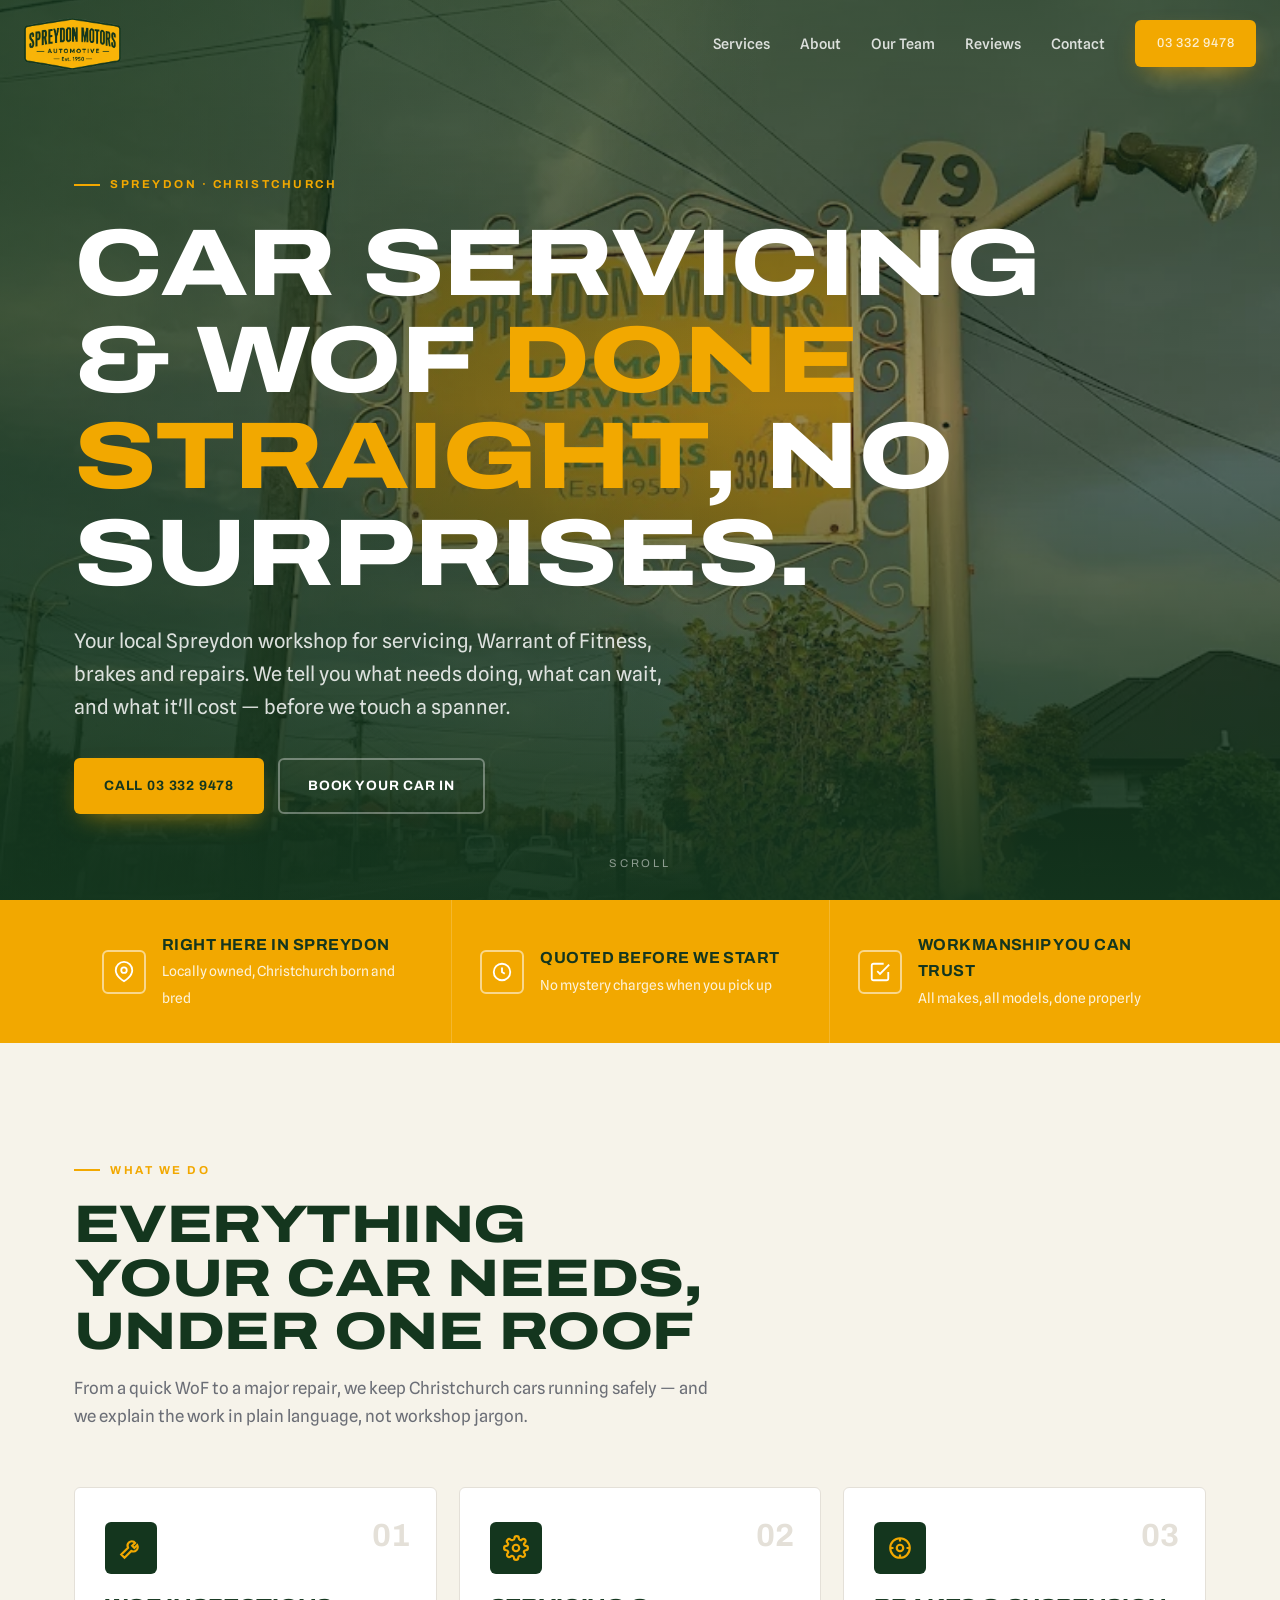
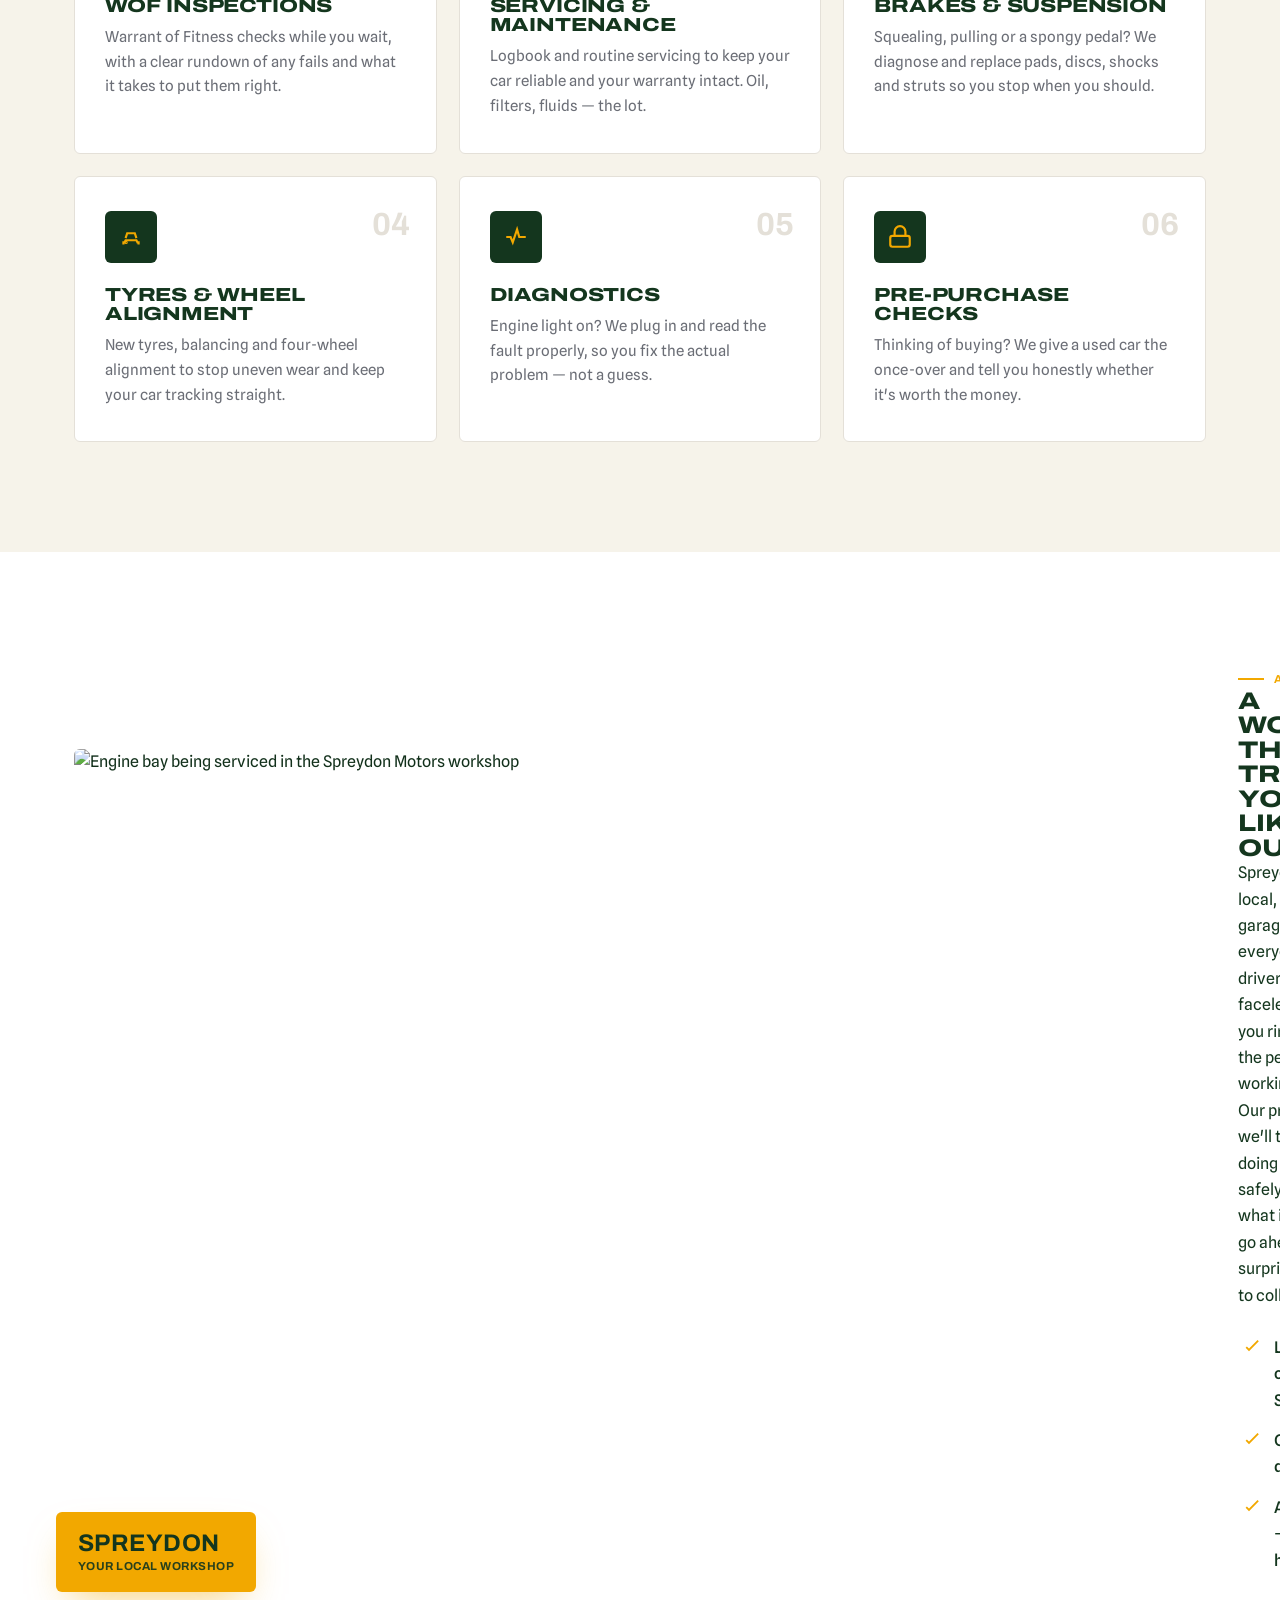
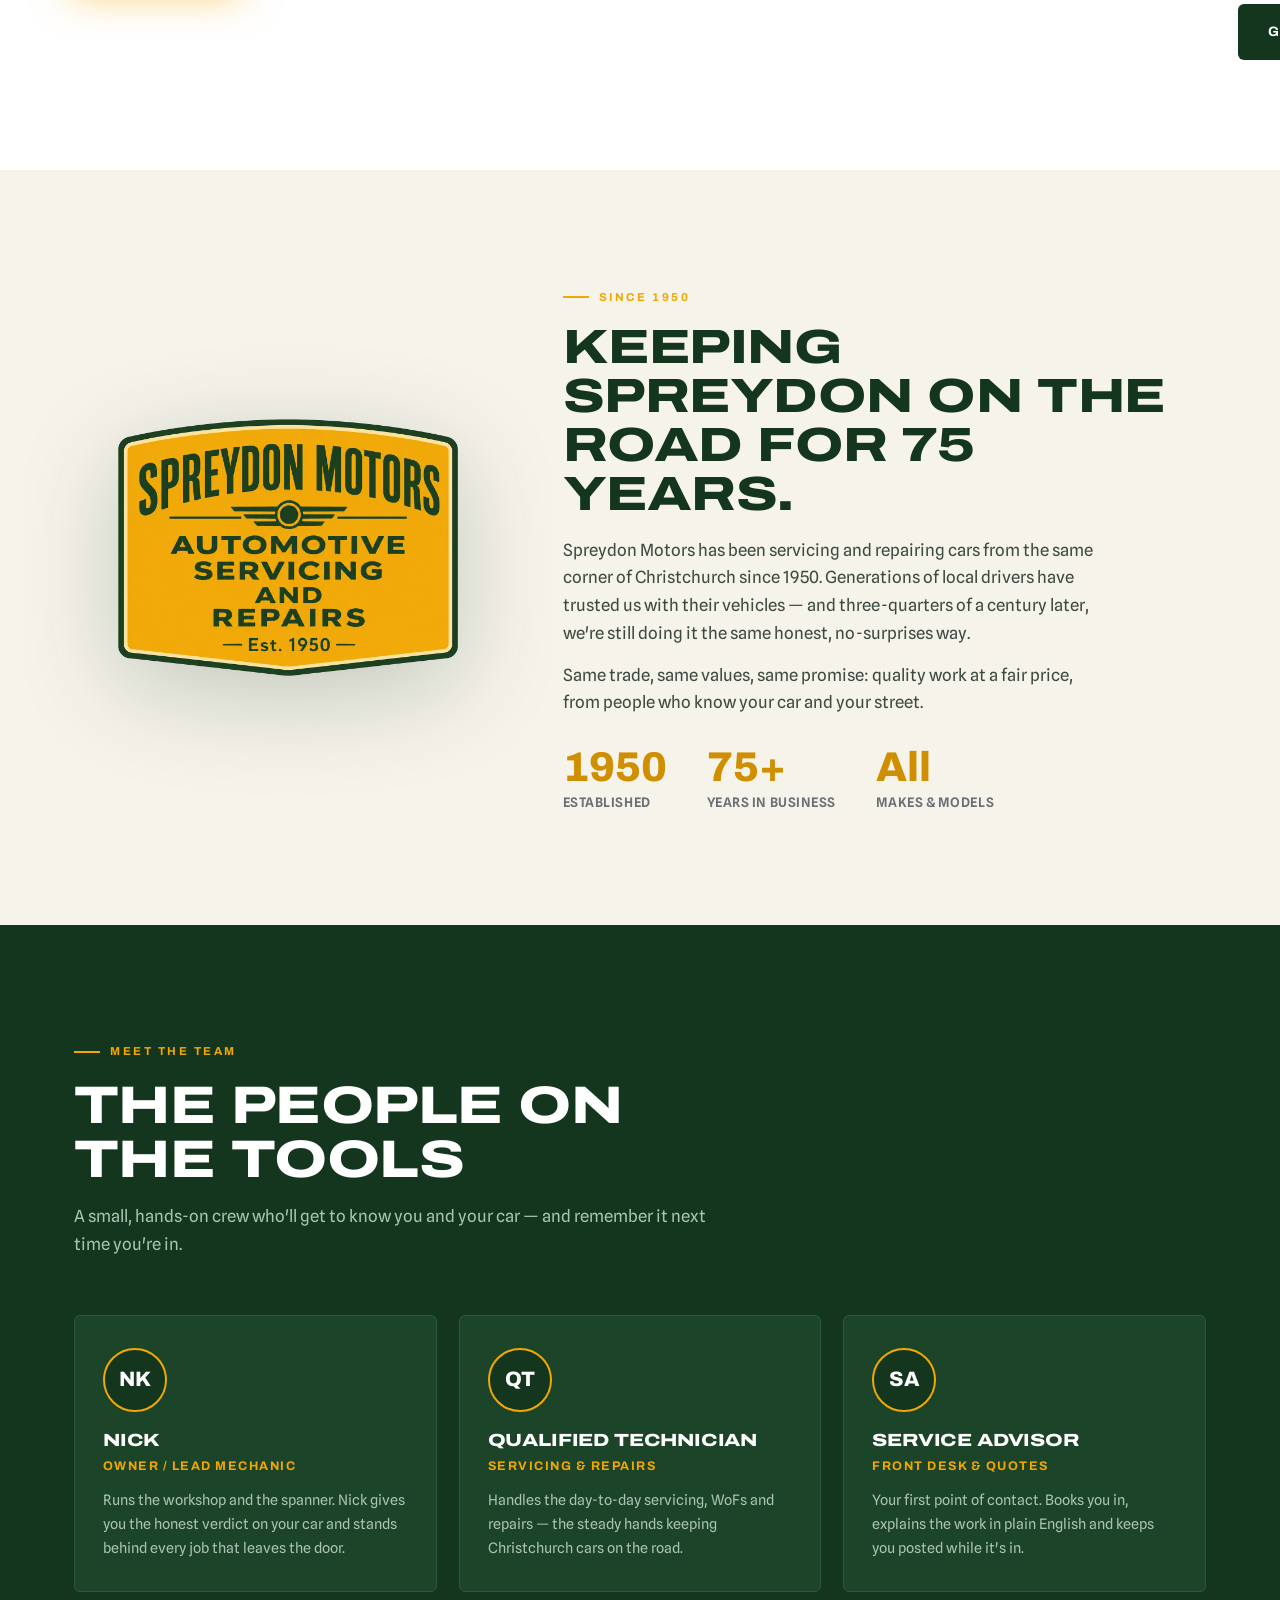
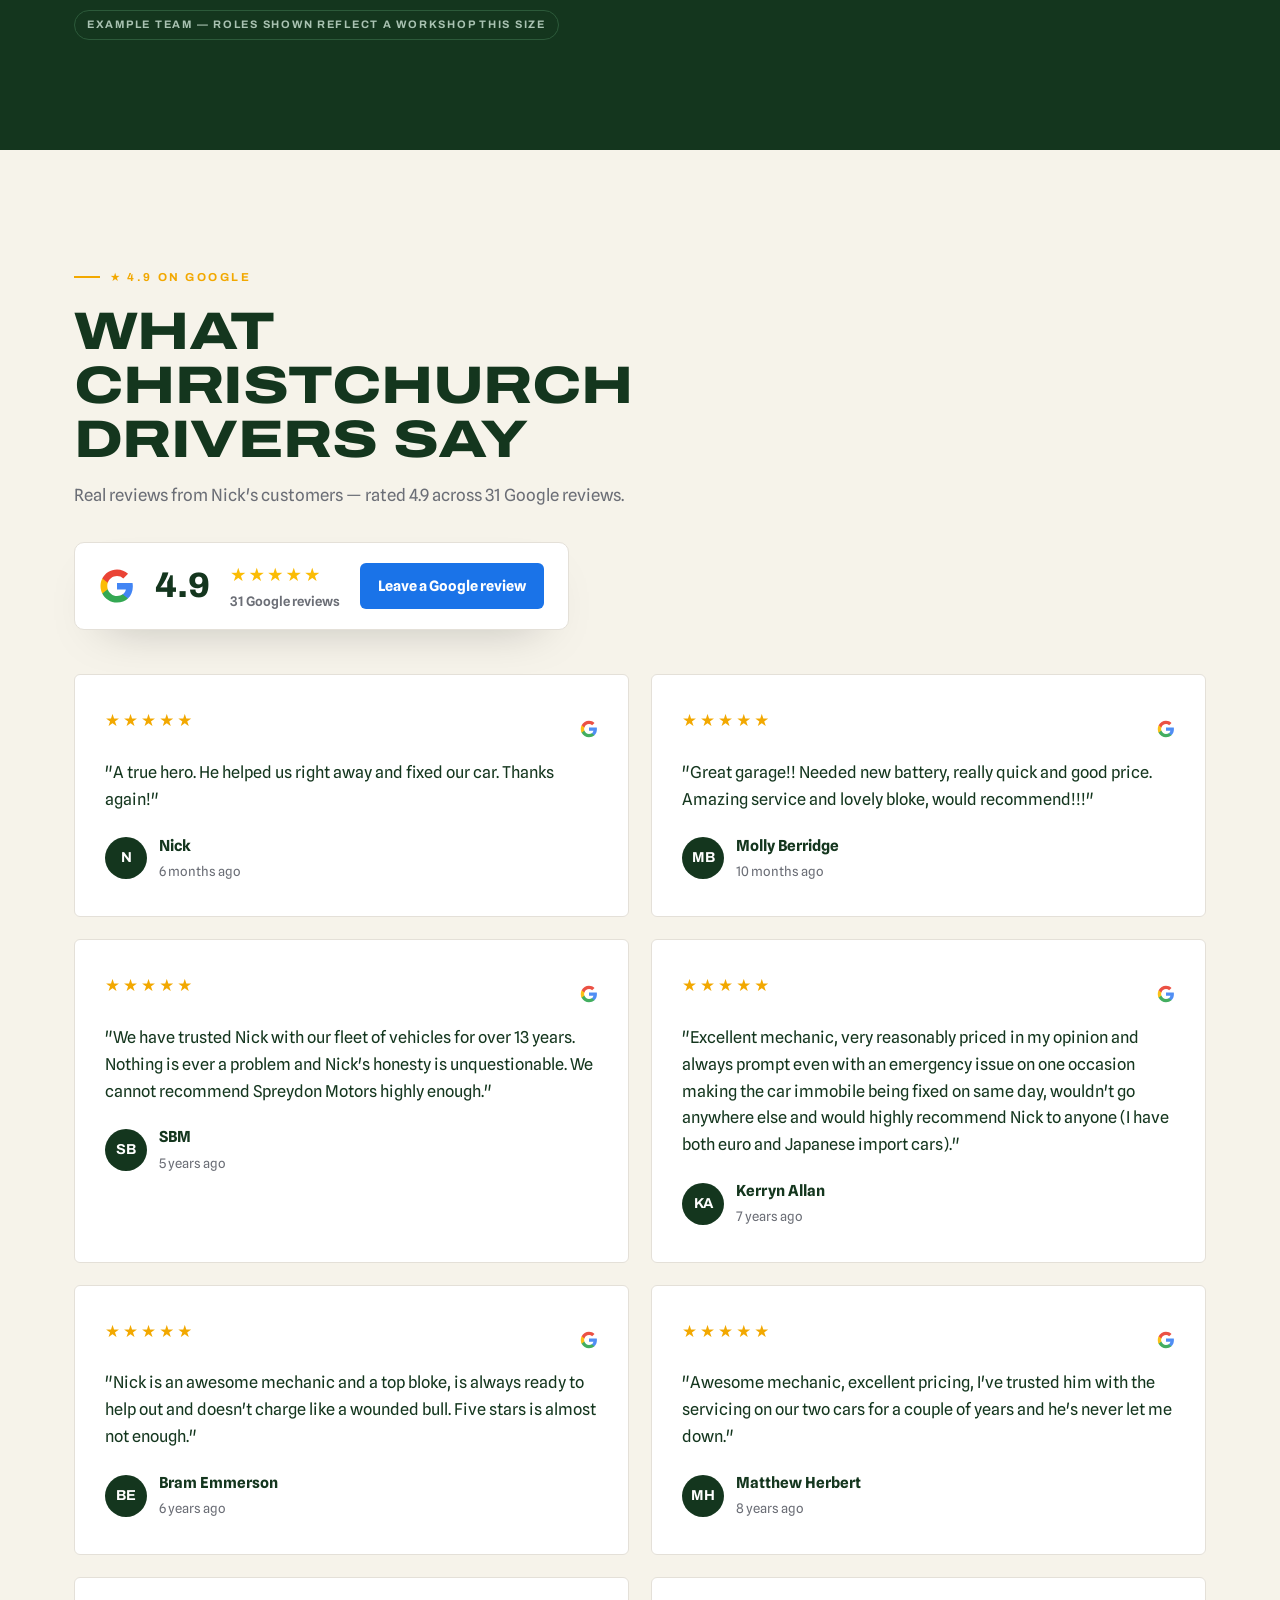
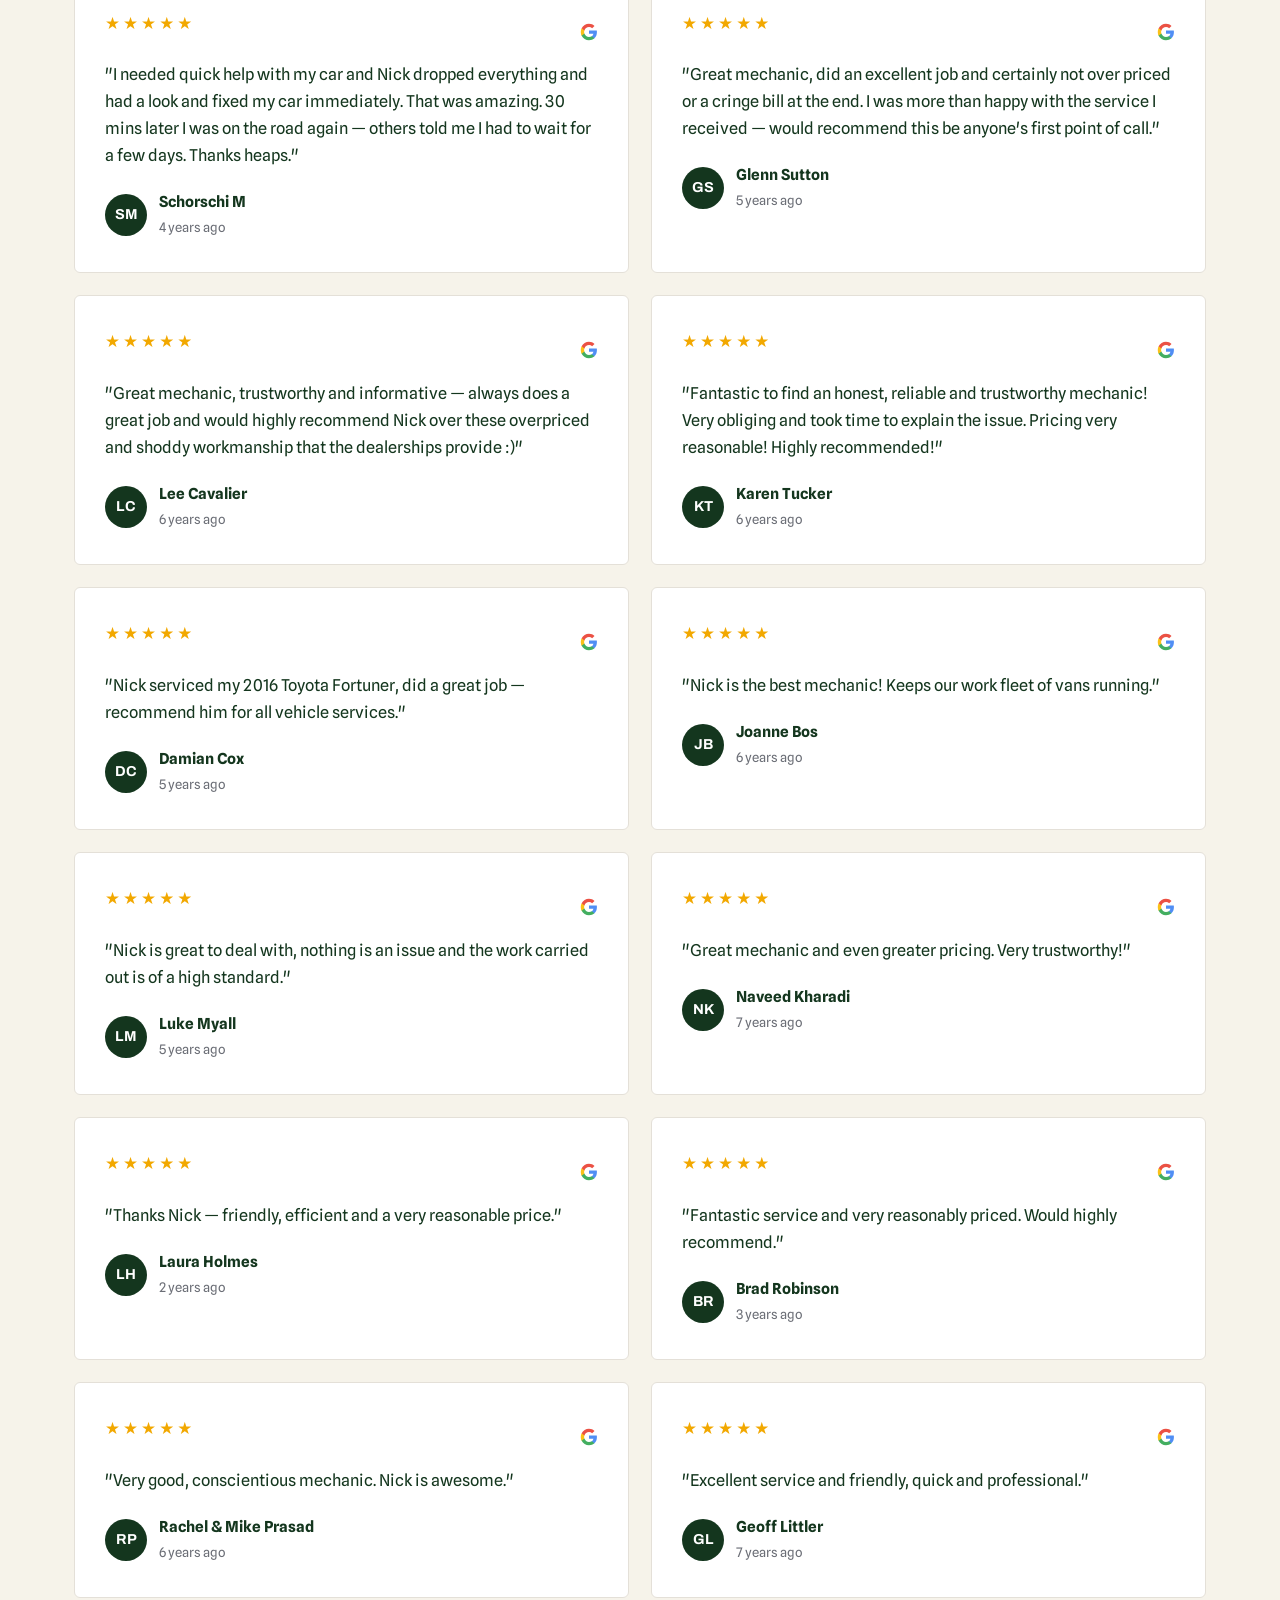
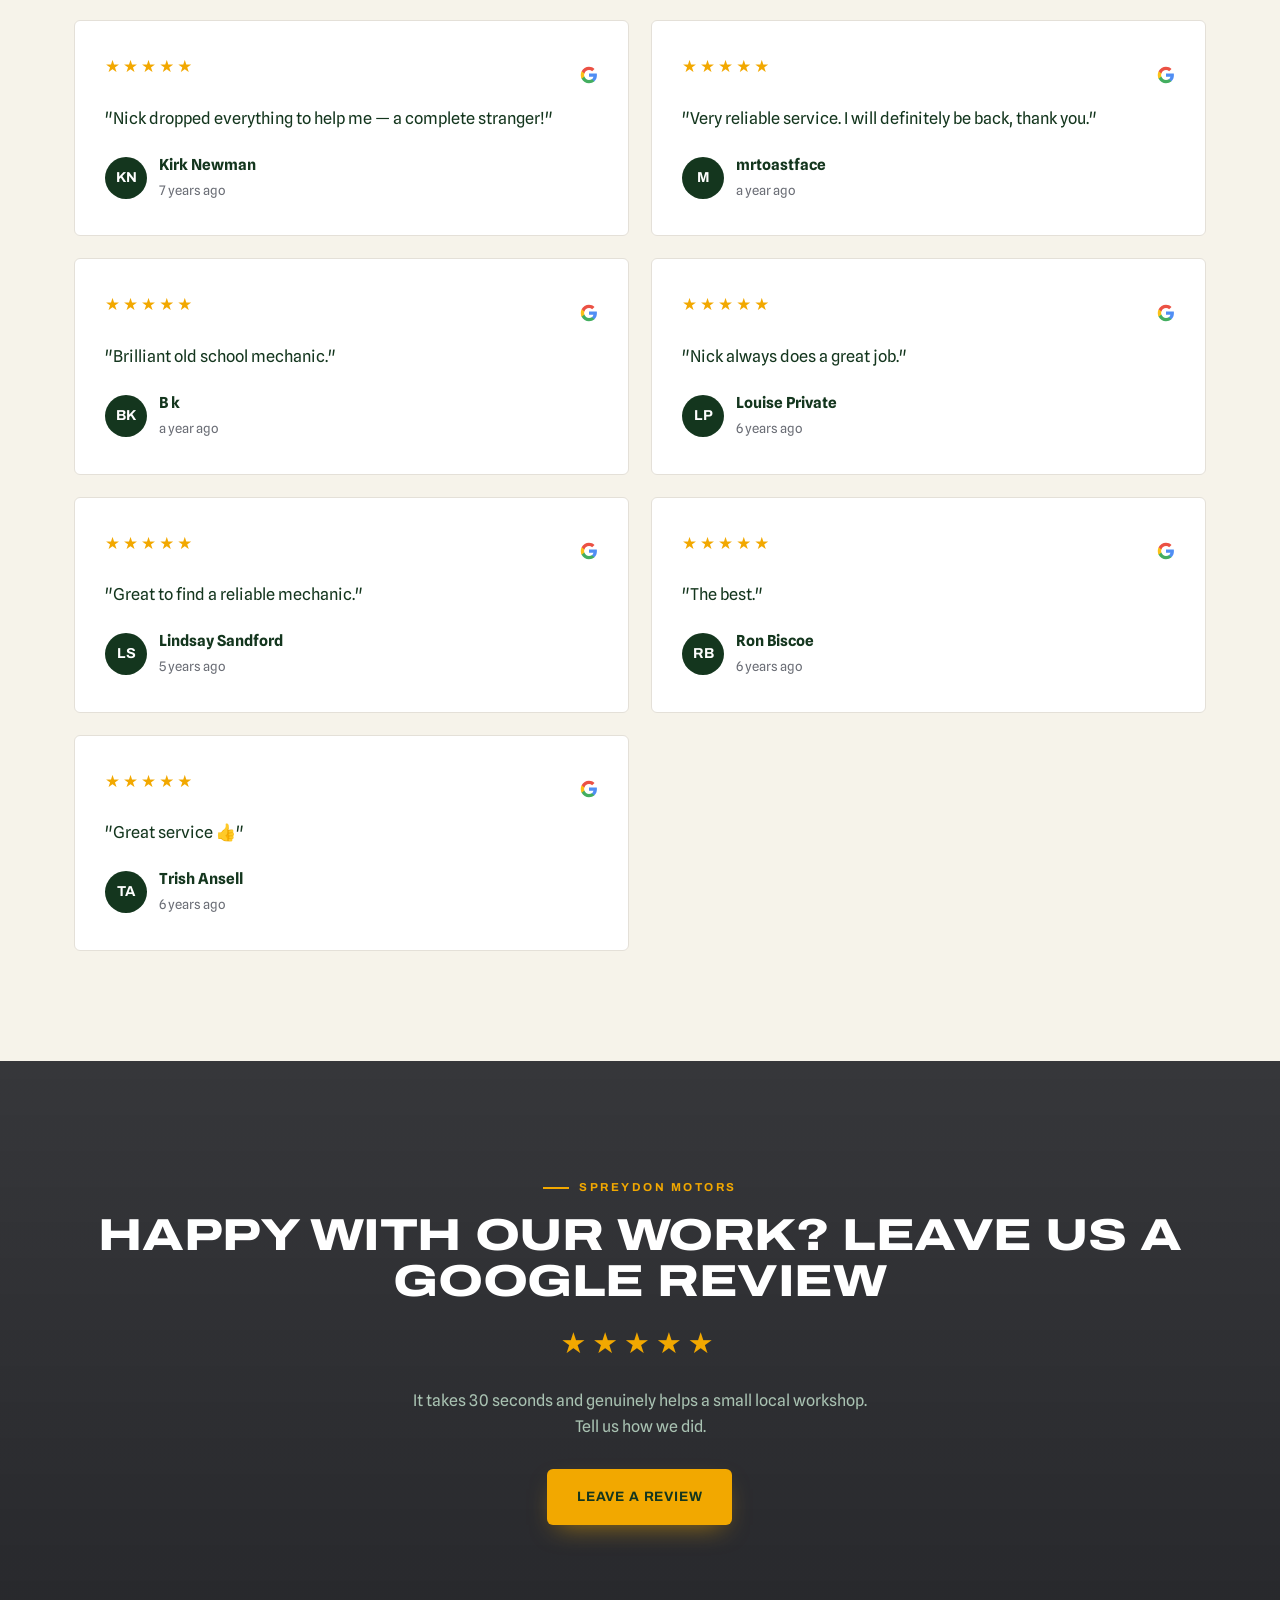
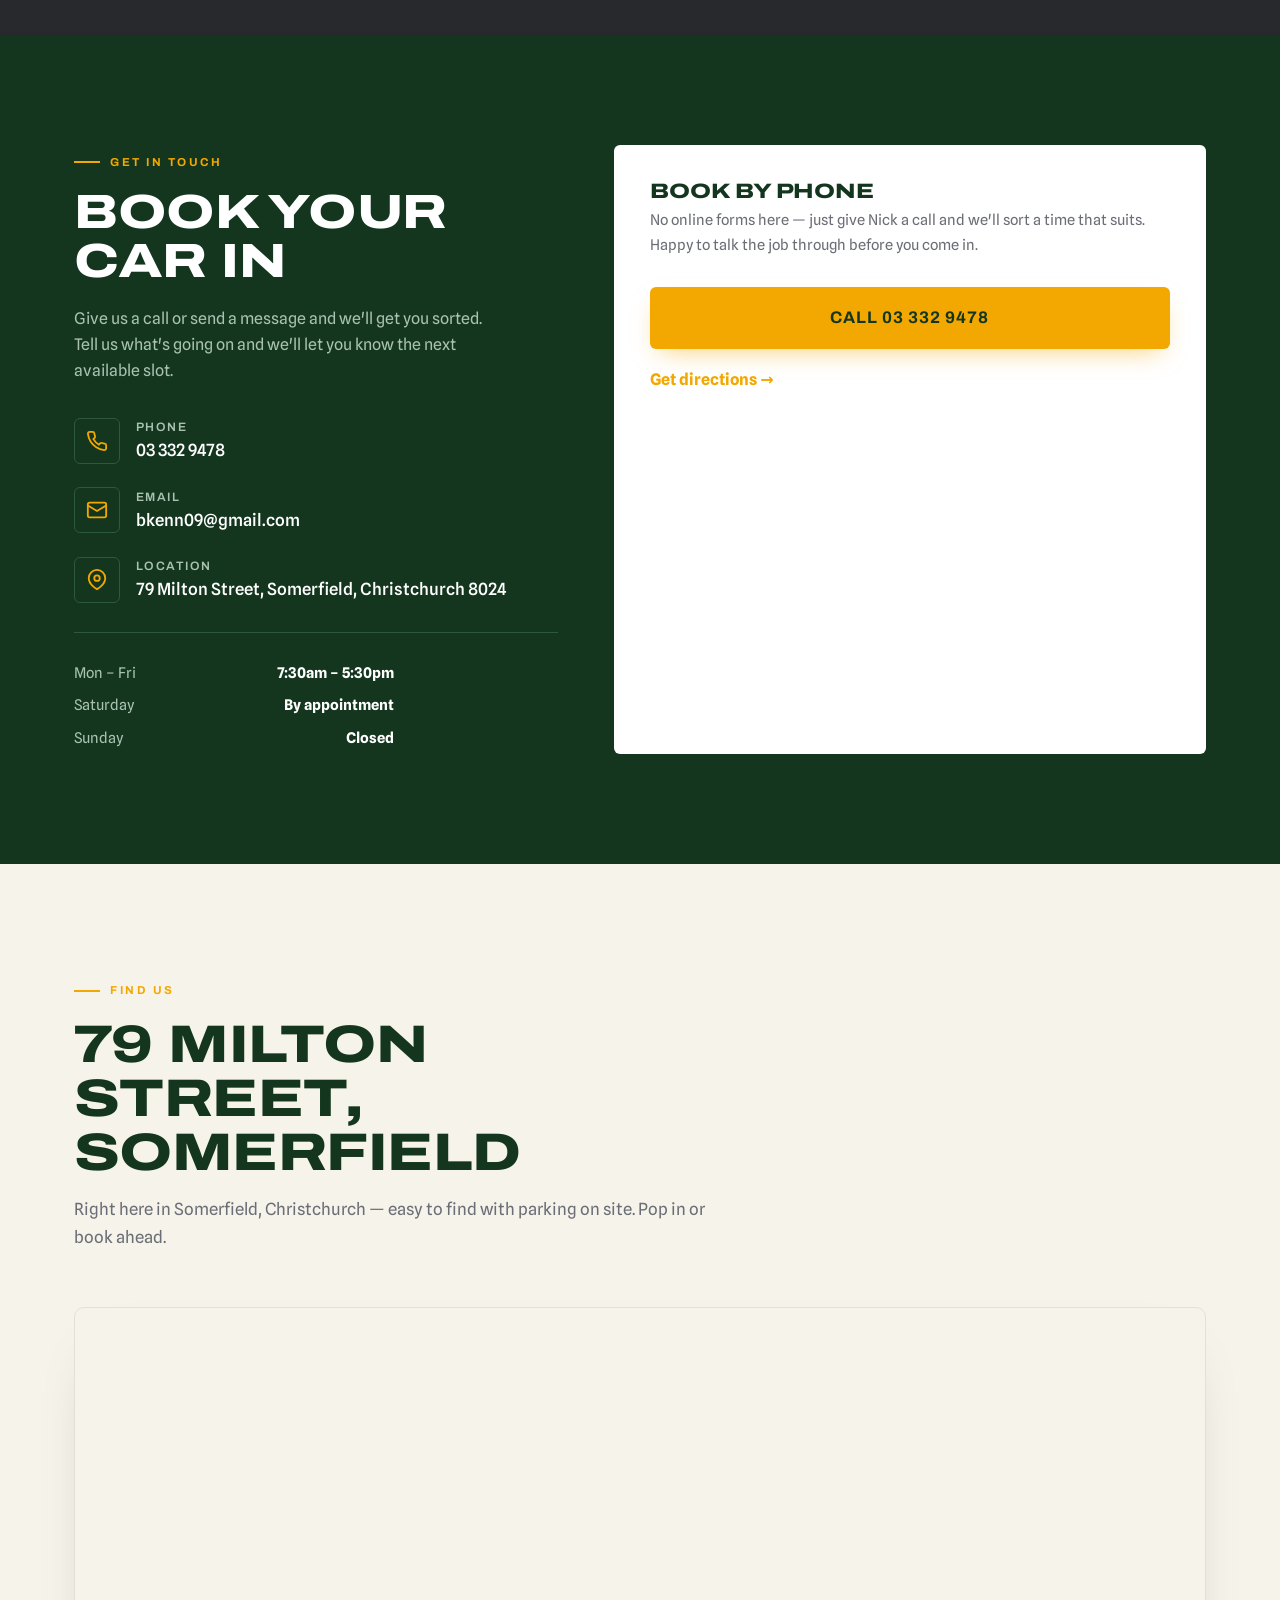
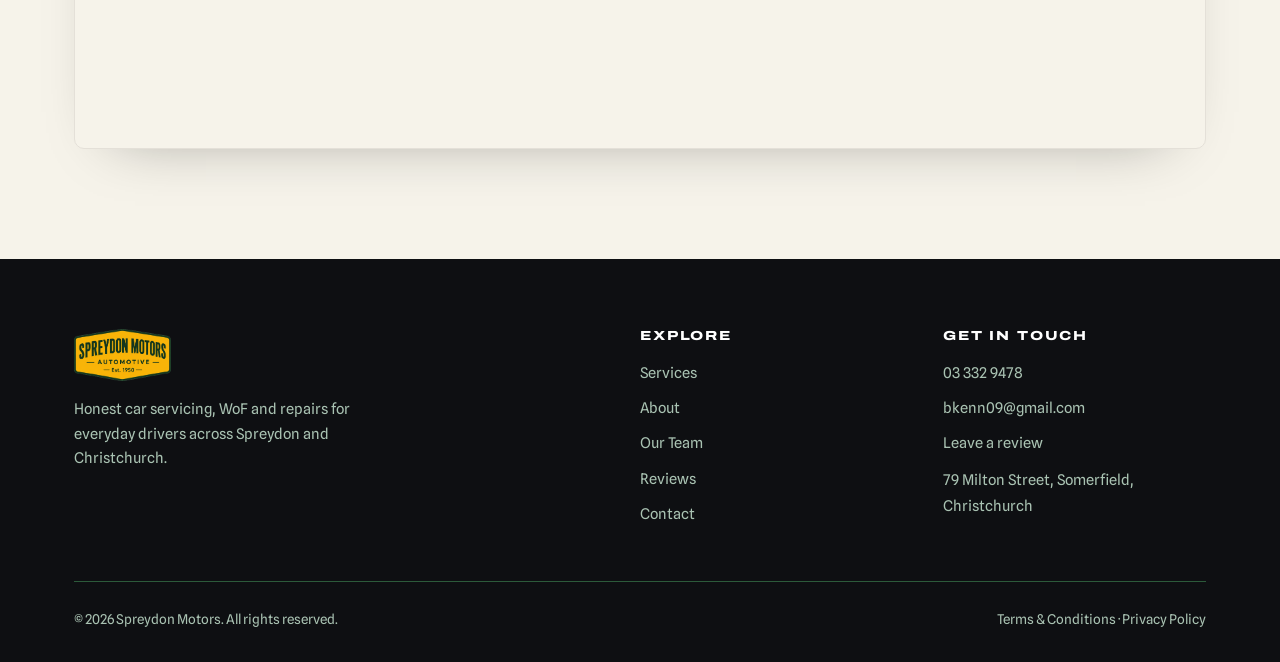
==== commit 2462bde2: "Rebrand to logo palette (gold + forest green); use minimalist badge as main logo (nav/footer/intro);" ====
--- a/index.html
+++ b/index.html
@@ -13,16 +13,16 @@
 <meta property="og:title" content="Spreydon Motors | Mechanic & WoF, Christchurch">
 <meta property="og:description" content="Honest car servicing, WoF and repairs in Spreydon, Christchurch.">
 <meta property="og:type" content="website">
-<meta property="og:image" content="https://images.unsplash.com/photo-1486006920555-c77dcf18193c?w=1200&q=70&auto=format&fit=crop">
+<meta property="og:image" content="https://spreydon-motors-demo.vercel.app/images/spreydon-sign.webp">
 </head>
 <body>
 
 <!-- Intro overlay -->
-<div id="intro"><div><div class="intro-mark">SPREYDON<span>MOTORS</span></div><div class="intro-bar"></div></div></div>
+<div id="intro"><div><img src="images/logo-main.png" alt="Spreydon Motors" class="intro-logo"><div class="intro-bar"></div></div></div>
 
 <!-- Nav -->
 <nav class="nav">
-  <a href="index.html" class="nav__logo"><span class="nav__mark">SM</span>Spreydon<span>Motors</span></a>
+  <a href="index.html" class="nav__logo" aria-label="Spreydon Motors"><img src="images/logo-main.png" alt="Spreydon Motors" class="nav__logo-img"></a>
   <div class="nav__links">
     <a href="#services">Services</a>
     <a href="#about">About</a>
@@ -140,6 +140,28 @@
           <li><svg viewBox="0 0 24 24" fill="none" stroke-width="2"><path d="m9 11 3 3L22 4"/></svg><span>All makes &amp; models — petrol, diesel and hybrid</span></li>
         </ul>
         <a href="#contact" class="btn btn--dark" style="margin-top:30px;">Get in touch</a>
+      </div>
+    </div>
+  </div>
+</section>
+
+<!-- Heritage / Est. 1950 -->
+<section class="section heritage">
+  <div class="wrap">
+    <div class="heritage__grid">
+      <div class="heritage__badge reveal">
+        <img src="images/logo-full.png" alt="Spreydon Motors — Automotive Servicing and Repairs, Established 1950" width="340" loading="lazy">
+      </div>
+      <div class="heritage__copy reveal">
+        <span class="eyebrow">Since 1950</span>
+        <h2>Keeping Spreydon on the road for 75 years.</h2>
+        <p>Spreydon Motors has been servicing and repairing cars from the same corner of Christchurch since 1950. Generations of local drivers have trusted us with their vehicles — and three-quarters of a century later, we're still doing it the same honest, no-surprises way.</p>
+        <p>Same trade, same values, same promise: quality work at a fair price, from people who know your car and your street.</p>
+        <div class="heritage__stats">
+          <div><b>1950</b><span>Established</span></div>
+          <div><b>75+</b><span>Years in business</span></div>
+          <div><b>All</b><span>Makes &amp; models</span></div>
+        </div>
       </div>
     </div>
   </div>
@@ -390,7 +412,7 @@
   <div class="wrap">
     <div class="footer__top">
       <div class="footer__brand">
-        <a href="index.html" class="nav__logo"><span class="nav__mark">SM</span>Spreydon<span>Motors</span></a>
+        <a href="index.html" class="nav__logo" aria-label="Spreydon Motors"><img src="images/logo-main.png" alt="Spreydon Motors" class="nav__logo-img"></a>
         <p>Honest car servicing, WoF and repairs for everyday drivers across Spreydon and Christchurch.</p>
       </div>
       <div class="footer__col">
--- a/styles.css
+++ b/styles.css
@@ -5,16 +5,16 @@
    ============================================================ */
 
 :root {
-  --ink: #15161a;          /* charcoal anchor */
-  --ink-2: #1d1f25;        /* slightly lifted dark */
-  --ink-3: #2a2d35;        /* borders on dark */
-  --bone: #f4f2ee;         /* warm light band */
+  --ink: #14361e;          /* deep forest green (logo) */
+  --ink-2: #1c4429;        /* slightly lifted green */
+  --ink-3: #2c5a3a;        /* borders on dark */
+  --bone: #f6f3ea;         /* warm cream band */
   --paper: #ffffff;        /* clean light band */
   --muted: #6b6e76;        /* secondary text on light */
-  --muted-dark: #9aa0ab;   /* secondary text on dark */
+  --muted-dark: #a9c2b2;   /* secondary text on green */
   --line: #e4e0d8;         /* hairline on light */
-  --accent: #ff4d18;       /* hot orange-red */
-  --accent-deep: #d63a0c;
+  --accent: #f2a800;       /* Spreydon gold (logo) */
+  --accent-deep: #cf8f00;
   --radius: 6px;
   --maxw: 1180px;
   --ease: cubic-bezier(0.22, 1, 0.36, 1);
@@ -108,7 +108,7 @@
   transition: transform .25s var(--ease), background .25s var(--ease), color .25s var(--ease), box-shadow .25s var(--ease);
   will-change: transform;
 }
-.btn--accent { background: var(--accent); color: #fff; box-shadow: 0 10px 26px -10px rgba(255,77,24,.7); }
+.btn--accent { background: var(--accent); color: var(--ink); box-shadow: 0 10px 26px -10px rgba(242,168,0,.6); }
 .btn--accent:hover { background: var(--accent-deep); transform: translateY(-3px); }
 .btn--ghost { background: transparent; color: #fff; border-color: rgba(255,255,255,.35); }
 .btn--ghost:hover { border-color: #fff; transform: translateY(-3px); }
@@ -123,7 +123,7 @@
   transition: background .3s var(--ease), padding .3s var(--ease), box-shadow .3s var(--ease);
 }
 .nav.scrolled {
-  background: rgba(21,22,26,.92);
+  background: rgba(20,54,30,.94);
   backdrop-filter: blur(10px);
   padding: 12px 24px;
   box-shadow: 0 1px 0 rgba(255,255,255,.06);
@@ -137,11 +137,24 @@
   display: flex; align-items: center; gap: 10px;
 }
 .nav__logo span { color: var(--accent); }
+.nav__logo-img { height: 52px; width: auto; display: block; }
+.nav.scrolled .nav__logo-img { height: 44px; }
 .nav__mark {
   width: 34px; height: 34px; border-radius: var(--radius);
   background: var(--accent); display: grid; place-items: center;
   font-size: 1rem; color: #fff;
 }
+/* ---------- Heritage / Est. 1950 ---------- */
+.heritage { background: var(--bone); }
+.heritage__grid { display: grid; grid-template-columns: .8fr 1.2fr; gap: 60px; align-items: center; }
+.heritage__badge { display: grid; place-items: center; }
+.heritage__badge img { max-width: 340px; width: 100%; height: auto; filter: drop-shadow(0 24px 48px rgba(20,54,30,.22)); }
+.heritage__copy h2 { color: var(--ink); font-size: clamp(1.9rem, 4vw, 3rem); margin: 16px 0 18px; }
+.heritage__copy p { color: #3c4a41; font-size: 1.05rem; max-width: 54ch; margin-bottom: 14px; text-transform: none; }
+.heritage__stats { display: flex; gap: 40px; margin-top: 30px; flex-wrap: wrap; }
+.heritage__stats b { font-family: var(--font-display); font-weight: 800; font-size: 2.6rem; color: var(--accent-deep); display: block; line-height: 1; }
+.heritage__stats span { font-size: .82rem; color: var(--muted); letter-spacing: .04em; text-transform: uppercase; font-weight: 600; }
+@media (max-width: 820px) { .heritage__grid { grid-template-columns: 1fr; gap: 36px; text-align: center; } .heritage__stats { justify-content: center; } .heritage .eyebrow { justify-content: center; } }
 .nav__links { display: flex; align-items: center; gap: 30px; }
 .nav__links a {
   color: rgba(255,255,255,.82); font-size: .9rem; font-weight: 500;
@@ -185,11 +198,11 @@
 .hero__overlay {
   position: absolute; inset: 0; z-index: 1;
   background:
-    linear-gradient(to top, rgba(21,22,26,.95) 0%, rgba(21,22,26,.45) 55%, rgba(21,22,26,.65) 100%);
+    linear-gradient(to top, rgba(20,54,30,.95) 0%, rgba(20,54,30,.42) 55%, rgba(20,54,30,.7) 100%);
 }
 .hero__overlay::after {
   content: ""; position: absolute; inset: 0;
-  background: linear-gradient(90deg, rgba(21,22,26,.55), transparent 60%);
+  background: linear-gradient(90deg, rgba(20,54,30,.6), transparent 60%);
 }
 .hero__inner { position: relative; z-index: 2; width: 100%; }
 .hero__eyebrow { margin-bottom: 22px; }
@@ -212,7 +225,7 @@
 }
 
 /* ---------- Trust strip ---------- */
-.trust { background: var(--accent); color: #fff; }
+.trust { background: var(--accent); color: var(--ink); }
 .trust__grid {
   display: grid; grid-template-columns: repeat(3, 1fr);
 }
@@ -269,10 +282,10 @@
 }
 .about__tag {
   position: absolute; bottom: -18px; left: -18px;
-  background: var(--accent); color: #fff; padding: 18px 22px;
+  background: var(--accent); color: var(--ink); padding: 18px 22px;
   border-radius: var(--radius); font-family: var(--font-display); font-weight: 700;
   text-transform: uppercase; letter-spacing: .03em; line-height: 1.1;
-  box-shadow: 0 18px 40px -16px rgba(255,77,24,.7);
+  box-shadow: 0 18px 40px -16px rgba(242,168,0,.6);
 }
 .about__tag b { font-size: 1.5rem; display: block; }
 .about__tag span { font-size: .72rem; opacity: .9; }
@@ -398,6 +411,7 @@
   letter-spacing: .04em; overflow: hidden;
 }
 #intro .intro-mark span { color: var(--accent); }
+#intro .intro-logo { height: clamp(96px, 16vw, 136px); width: auto; display: block; margin: 0 auto; }
 #intro .intro-bar { width: 0; height: 3px; background: var(--accent); margin: 18px auto 0; animation: introbar 1.1s var(--ease) forwards; }
 @keyframes introbar { to { width: 180px; } }
 
@@ -439,7 +453,7 @@
 
 /* private feedback */
 .private-page { min-height: 100vh; background: var(--bone); display: grid; place-items: center; padding: 120px 24px 60px; }
-.private-card { background: #fff; border-radius: var(--radius); padding: 44px; max-width: 540px; width: 100%; box-shadow: 0 30px 70px -40px rgba(21,22,26,.45); }
+.private-card { background: #fff; border-radius: var(--radius); padding: 44px; max-width: 540px; width: 100%; box-shadow: 0 30px 70px -40px rgba(20,54,30,.42); }
 .private-card .eyebrow { margin-bottom: 14px; }
 .private-card h1 { font-size: 1.9rem; margin-bottom: 10px; }
 .private-card > p { color: var(--muted); margin-bottom: 28px; font-size: .96rem; }
